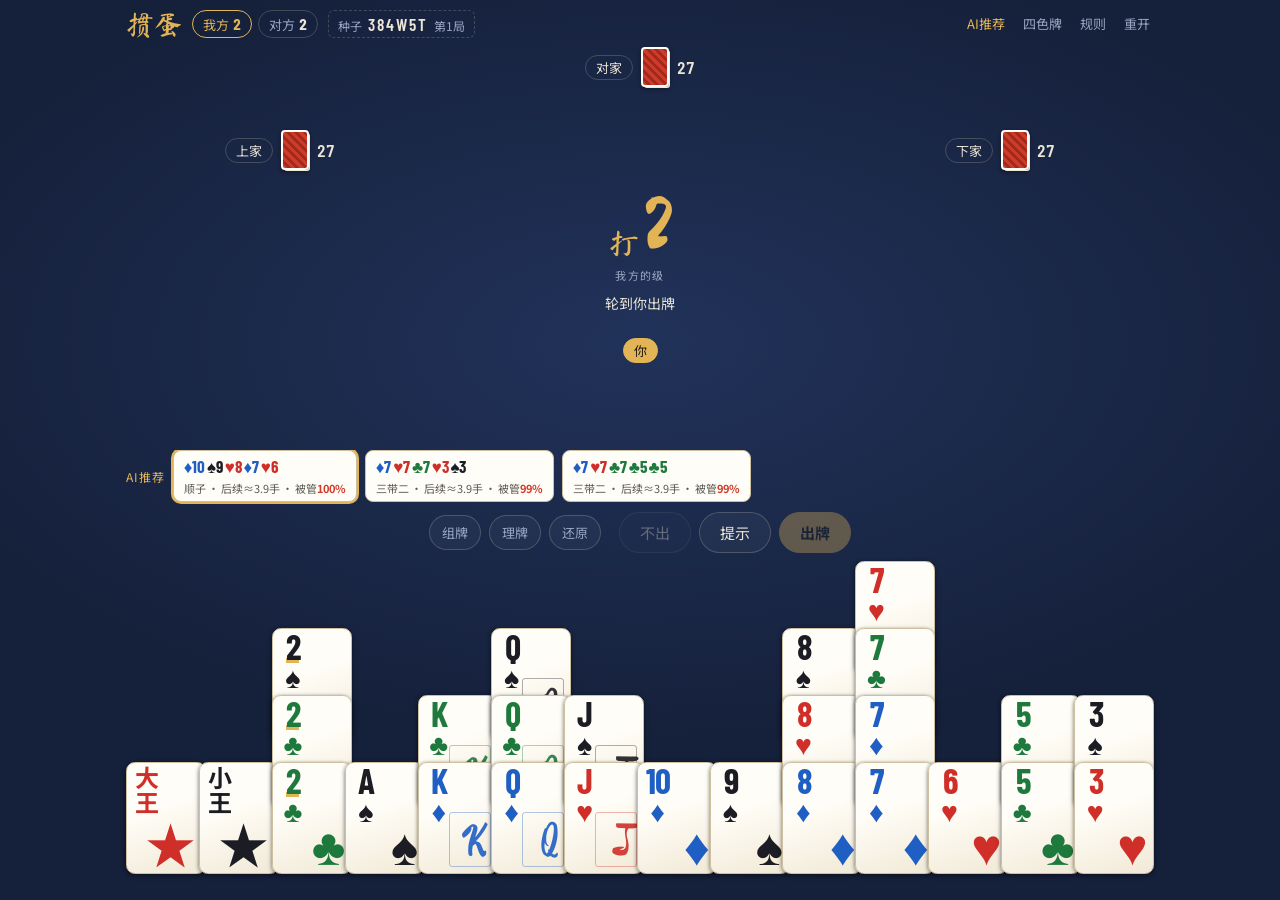
==== index.html @ 6533bb96 "Add Guandan card game Co-Authored-By: Claude Opus 5.5 <noreply@anthropic.com>" ====
<!doctype html>
<html lang="zh-CN">
<meta charset="utf-8">
<meta name="viewport" content="width=device-width,initial-scale=1,viewport-fit=cover">
<title>掼蛋牌桌</title>
<meta name="claude:viewport-fit-sides" content="cover">
<link rel="preconnect" href="https://fonts.googleapis.com">
<link rel="stylesheet" href="https://fonts.googleapis.com/css2?family=Barlow+Condensed:wght@500;600;700&family=Ma+Shan+Zheng&family=Noto+Sans+SC:wght@400;500;700&display=swap">
<style>
/* Layout: one-screen card table — seats on three sides, level badge in the middle, AI advice strip, then your hand fanned by group along the bottom */
:root{
  --felt:#15203a; --felt-2:#21325a; --line:rgba(225,214,186,.22);
  --ink:#ece6d6; --muted:#9aa6c4; --gold:#e3b456; --on-gold:#1d1a12;
  --cinnabar:#cf3b2a; --cinnabar-2:#a12a1c;
  --card:#fffdf7; --card-2:#f1e9d6; --card-ink:#1c1c24; --card-edge:#cdbf9f;
  --wild:#fff3cf; --wild-2:#f0cf73;
  --sel:#dfe9ff; --sel-2:#b9cdf5; --sel-edge:#4f7bd0;
  --suit-s:#1c1c24; --suit-h:#cf2f28; --suit-c:#1d7a3c; --suit-d:#1f5fc4;
  --f-display:"Ma Shan Zheng","STKaiti","KaiTi",serif;
  --f-body:"Noto Sans SC","PingFang SC","Microsoft YaHei",system-ui,sans-serif;
  --f-card:"Barlow Condensed","Arial Narrow",sans-serif;
  color-scheme:dark;
}
:root.duo{--suit-c:var(--suit-s);--suit-d:var(--suit-h)}
[hidden]{display:none!important}
html,body{height:100%;margin:0}
body{background:radial-gradient(ellipse 80% 60% at 50% 38%,var(--felt-2),var(--felt) 75%);background-color:var(--felt);color:var(--ink);font-family:var(--f-body);overflow:hidden;-webkit-tap-highlight-color:transparent}
.app{height:100%;max-width:1060px;margin:0 auto;box-sizing:border-box;display:grid;grid-template-rows:auto minmax(0,1fr) auto auto auto;gap:8px;padding-block:8px 12px;padding-left:max(16px,env(safe-area-inset-left,0px));padding-right:max(16px,env(safe-area-inset-right,0px))}

/* top bar */
.bar{display:flex;align-items:center;gap:10px;flex-wrap:wrap}
.brand{font-family:var(--f-display);font-size:28px;color:var(--gold);line-height:1}
.teams{display:flex;gap:6px;font-size:13px;color:var(--muted)}
.team{padding:3px 10px;border:1px solid var(--line);border-radius:999px;font-variant-numeric:tabular-nums}
.team b{color:var(--ink);font-family:var(--f-card);font-size:16px;margin-left:4px}
.team.on{border-color:var(--gold);color:var(--gold)}
.team.on b{color:var(--gold)}
.seed{display:flex;align-items:baseline;gap:6px;font:inherit;font-size:12px;color:var(--muted);background:none;border:1px dashed var(--line);border-radius:6px;padding:3px 9px;cursor:pointer}
.seed:hover{border-color:var(--gold)}
.seed b{font-family:var(--f-card);font-size:17px;font-weight:600;letter-spacing:.12em;color:var(--ink)}
.seed:focus-visible{outline:2px solid var(--gold);outline-offset:2px}
.bar .sp{flex:1}
.lnk{background:none;border:0;color:var(--muted);font:inherit;font-size:13px;cursor:pointer;padding:6px 4px}
.lnk:hover{color:var(--ink)}
.lnk.on{color:var(--gold)}

/* table */
.table{display:grid;grid-template-columns:minmax(0,1fr) minmax(0,1.3fr) minmax(0,1fr);grid-template-rows:auto minmax(0,1fr) auto;gap:6px;min-height:0}
#seat2{grid-column:2;grid-row:1}
#seat3{grid-column:1;grid-row:1/3;align-self:center}
#seat1{grid-column:3;grid-row:1/3;align-self:center}
.center{grid-column:2;grid-row:2;display:flex;flex-direction:column;align-items:center;justify-content:center;text-align:center;gap:4px;min-height:0}
#seat0{grid-column:1/4;grid-row:3}
.seat{display:flex;flex-direction:column;align-items:center;gap:6px;min-width:0}
.who{display:flex;align-items:center;gap:8px;font-size:13px}
.name{padding:2px 10px;border-radius:999px;border:1px solid var(--line);white-space:nowrap}
.seat.turn .name{background:var(--gold);color:var(--on-gold);border-color:var(--gold);animation:pulse 1.2s ease-in-out infinite}
.back{position:relative;width:24px;height:34px;border-radius:4px;border:2px solid var(--card);box-sizing:border-box;background:repeating-linear-gradient(45deg,var(--cinnabar) 0 3px,var(--cinnabar-2) 3px 6px);box-shadow:2px 2px 0 -1px var(--card-2),0 2px 4px rgba(0,0,0,.4)}
.cnt{font-family:var(--f-card);font-size:18px;font-weight:600;font-variant-numeric:tabular-nums;color:var(--ink)}
.cnt.warn{color:var(--cinnabar)}
.place{font-size:12px;color:var(--on-gold);background:var(--gold);padding:1px 7px;border-radius:4px}
.played{--cw:40px;--ch:56px;--ov:19px;display:flex;flex-wrap:wrap;justify-content:center;padding-left:calc(var(--cw) - var(--ov));row-gap:4px;min-height:var(--ch);align-items:center}
.played .card{margin-left:calc(var(--ov) - var(--cw))}
.pass{font-size:14px;color:var(--muted);letter-spacing:.1em}
.tag{width:100%;text-align:center;font-size:11px;color:var(--gold);letter-spacing:.08em;margin-top:2px}
.tag.boom{font-family:var(--f-display);font-size:20px;color:var(--cinnabar);letter-spacing:0}
.lvl{font-family:var(--f-display);color:var(--gold);line-height:1;display:flex;align-items:baseline;gap:4px}
.lvl small{font-size:clamp(20px,4vw,30px)}
.lvl span{font-size:clamp(40px,8vw,76px)}
.lvwho{font-size:11px;color:var(--muted);letter-spacing:.12em}
.status{font-size:14px;margin-top:6px;text-wrap:balance}
.note{font-size:12px;color:var(--gold);max-width:36ch;text-wrap:balance}
@keyframes pulse{50%{opacity:.6}}

/* cards: the top-left index (rank over suit) is the part that stays visible when cards overlap */
.card{position:relative;flex:none;box-sizing:border-box;width:var(--cw);height:var(--ch);background:linear-gradient(160deg,var(--card) 40%,var(--card-2));color:var(--sc,var(--card-ink));border:1px solid var(--card-edge);border-radius:calc(var(--cw)*.11);box-shadow:-1px 0 3px rgba(0,0,0,.18),0 2px 5px rgba(0,0,0,.35);font-family:var(--f-card);user-select:none;-webkit-user-select:none;overflow:hidden}
.s-S{--sc:var(--suit-s)}.s-H{--sc:var(--suit-h)}.s-C{--sc:var(--suit-c)}.s-D{--sc:var(--suit-d)}.bj{--sc:var(--suit-h)}.sj{--sc:var(--suit-s)}
.idx{position:absolute;left:calc(var(--cw)*.04);top:calc(var(--cw)*.03);width:calc(var(--cw)*.42);display:flex;flex-direction:column;align-items:center;line-height:.9}
.idx b{font-size:calc(var(--cw)*.44);font-weight:700;letter-spacing:-.05em}
.idx i{font-style:normal;font-size:calc(var(--cw)*.36);line-height:1}
.card.lvc .idx b{box-shadow:inset 0 -.14em var(--gold)}
.card.jk .idx b{font-family:var(--f-body);font-size:calc(var(--cw)*.3);line-height:1.02;letter-spacing:0}
.face{position:absolute;right:calc(var(--cw)*.07);bottom:calc(var(--cw)*.04);font-size:calc(var(--cw)*.64);line-height:1}
.face.court{font-family:var(--f-display);font-size:calc(var(--cw)*.56);right:calc(var(--cw)*.13);bottom:calc(var(--cw)*.12);opacity:.9}
.face.pei{font-family:var(--f-display);font-size:calc(var(--cw)*.5);color:var(--cinnabar);right:calc(var(--cw)*.1);bottom:calc(var(--cw)*.1)}
.card.court::after{content:"";position:absolute;right:calc(var(--cw)*.07);bottom:calc(var(--cw)*.07);width:calc(var(--cw)*.5);height:calc(var(--ch)*.48);border:1px solid currentColor;border-radius:3px;opacity:.35}
.card.jk .face{font-size:calc(var(--cw)*.66);right:calc(var(--cw)*.1)}
.card.wild{background:linear-gradient(160deg,var(--wild) 30%,var(--wild-2));border-color:var(--gold)}
.card.new{box-shadow:inset 0 0 0 3px var(--cinnabar),0 2px 5px rgba(0,0,0,.35)}

.hand{display:flex;justify-content:center;align-items:flex-end;min-height:110px}
.col{display:flex;flex-direction:column;width:var(--cw);flex:none}
.col + .col{margin-left:calc(var(--sp) - var(--cw))}
.col .card{cursor:pointer;transition:transform .12s}
.col .card + .card{margin-top:calc(var(--step) - var(--ch))}
.col .card.sel{background:linear-gradient(160deg,var(--sel) 30%,var(--sel-2));border-color:var(--sel-edge);transform:translateY(-10px)}
.gbar,.gsp{display:block;height:14px;width:100%;flex:none}
.gbar{border:0;padding:0;background:none;cursor:pointer;position:relative}
.gbar::after{content:"";position:absolute;left:3px;right:3px;top:6px;height:4px;border-radius:2px;background:var(--gold)}
.gbar:focus-visible{outline:2px solid var(--gold)}
.done{align-self:center;color:var(--muted);font-size:14px}

/* AI advice strip */
.advice{display:flex;align-items:center;gap:8px;min-height:46px;min-width:0;overflow-x:auto;scrollbar-width:thin;padding-bottom:2px}
.advice .lab{flex:none;font-size:12px;color:var(--gold);letter-spacing:.08em;writing-mode:horizontal-tb}
.advice .idle{font-size:13px;color:var(--muted)}
.adv{flex:none;display:flex;flex-direction:column;align-items:flex-start;gap:2px;background:var(--card);color:var(--card-ink);border:1px solid var(--card-edge);border-radius:8px;padding:5px 10px;font:inherit;cursor:pointer;text-align:left}
.adv.top{box-shadow:0 0 0 2px var(--gold)}
.adv .cs{font-family:var(--f-card);font-size:17px;font-weight:700;letter-spacing:-.01em;white-space:nowrap}
.adv .cs span{margin-right:2px}
.adv .meta{font-size:11px;color:#5d5a52;white-space:nowrap;font-variant-numeric:tabular-nums}
.adv .meta em{font-style:normal;color:var(--cinnabar);font-weight:700}
.adv.pass .cs{font-family:var(--f-body);font-size:15px}
.cs .s-S,.cs .s-H,.cs .s-C,.cs .s-D,.cs .bj,.cs .sj{color:var(--sc)}

/* controls */
.ctrl{display:flex;justify-content:center;align-items:center;gap:8px 18px;flex-wrap:wrap}
.grp{display:flex;gap:8px}
.btn{font:inherit;font-size:15px;padding:9px 20px;border-radius:999px;border:1px solid var(--line);background:rgba(255,255,255,.04);color:var(--ink);cursor:pointer;min-width:72px}
.btn.sm{font-size:13px;padding:7px 12px;min-width:0;color:var(--muted)}
.btn.sm:hover{color:var(--ink)}
.btn.pri{background:var(--gold);color:var(--on-gold);border-color:var(--gold);font-weight:700}
.btn:disabled{opacity:.35;cursor:default}
.btn:focus-visible,.lnk:focus-visible,.adv:focus-visible{outline:2px solid var(--gold);outline-offset:2px}

/* toast + overlays */
.toast{position:fixed;left:50%;top:36%;transform:translateX(-50%);background:rgba(10,14,26,.94);border:1px solid var(--line);color:var(--ink);padding:10px 16px;border-radius:10px;font-size:14px;max-width:min(86vw,440px);text-align:center;pointer-events:none;z-index:20}
.ov{position:fixed;inset:0;background:rgba(6,9,18,.7);display:flex;align-items:center;justify-content:center;z-index:30;padding-left:max(16px,env(safe-area-inset-left,0px));padding-right:max(16px,env(safe-area-inset-right,0px))}
.sheet{background:var(--felt);border:1px solid var(--gold);border-radius:14px;padding:22px 22px 18px;width:min(100%,420px);box-sizing:border-box;display:flex;flex-direction:column;gap:14px;max-height:86vh;overflow:auto}
.sheet h2{margin:0;font-family:var(--f-display);font-weight:400;font-size:34px;color:var(--gold);text-wrap:balance}
.order{display:grid;grid-template-columns:auto 1fr;gap:6px 14px;font-size:15px}
.order .k{color:var(--muted)}
.order .mine{color:var(--gold)}
.sheet p{margin:0;font-size:14px;line-height:1.7;color:var(--ink)}
.rules{font-size:14px;line-height:1.75;margin:0;padding-left:1.2em}
.rules b{color:var(--gold);font-weight:500}
.seedrow{display:flex;align-items:center;justify-content:space-between;gap:12px;padding:10px 14px;border:1px dashed var(--gold);border-radius:10px}
.seedrow code{font-family:var(--f-card);font-size:34px;font-weight:600;letter-spacing:.16em;color:var(--gold);user-select:all;-webkit-user-select:all;min-width:0;overflow-wrap:anywhere}
.fld{display:flex;flex-direction:column;gap:6px;font-size:13px;color:var(--muted)}
.fld input{font-family:var(--f-card);font-size:22px;letter-spacing:.14em;text-transform:uppercase;padding:8px 12px;border-radius:8px;border:1px solid var(--line);background:rgba(255,255,255,.06);color:var(--ink);width:100%;box-sizing:border-box}
.fld input:focus{outline:2px solid var(--gold);outline-offset:1px}
.sheet .grp{flex-wrap:wrap}
.sheet .hint{font-size:12px;color:var(--muted);line-height:1.6}

@media (min-width:700px){
  .played{--cw:52px;--ch:73px;--ov:24px}
  .back{width:28px;height:40px}
}
@media (prefers-reduced-motion:reduce){.seat.turn .name{animation:none}.col .card{transition:none}}
</style>

<div class="app">
  <header class="bar">
    <div class="brand">掼蛋</div>
    <div class="teams">
      <span class="team" id="teamUs">我方<b id="lvUs">2</b></span>
      <span class="team" id="teamThem">对方<b id="lvThem">2</b></span>
    </div>
    <button class="seed" id="btnSeed" aria-label="查看或更换牌局种子">种子<b id="seedTxt">------</b><span id="handTxt">第1局</span></button>
    <span class="sp"></span>
    <button class="lnk" id="btnAdv">AI推荐</button>
    <button class="lnk" id="btnDuo">四色牌</button>
    <button class="lnk" id="btnRules">规则</button>
    <button class="lnk" id="btnNew">重开</button>
  </header>

  <section class="table">
    <div class="seat" id="seat2"></div>
    <div class="seat" id="seat3"></div>
    <div class="center">
      <div class="lvl"><small>打</small><span id="lvBig">2</span></div>
      <div class="lvwho" id="lvWho">我方的级</div>
      <div class="status" id="status"></div>
      <div class="note" id="note"></div>
    </div>
    <div class="seat" id="seat1"></div>
    <div class="seat" id="seat0"></div>
  </section>

  <div class="advice" id="advice"></div>

  <div class="ctrl">
    <div class="grp">
      <button class="btn sm" id="btnGroup">组牌</button>
      <button class="btn sm" id="btnAuto">理牌</button>
      <button class="btn sm" id="btnReset">还原</button>
    </div>
    <div class="grp">
      <button class="btn" id="btnPass">不出</button>
      <button class="btn" id="btnHint">提示</button>
      <button class="btn pri" id="btnPlay">出牌</button>
    </div>
  </div>

  <div class="hand" id="hand"></div>
</div>

<div class="toast" id="toast" hidden></div>

<div class="ov" id="endOv" hidden><div class="sheet" id="endSheet"></div></div>

<div class="ov" id="seedOv" hidden><div class="sheet">
  <h2>牌局种子</h2>
  <p>种子决定这一盘每一局发的牌。用同一个种子开局，第 1 局、第 2 局……发到的牌都一样，可以发给朋友，比比谁打得好。</p>
  <div class="seedrow"><code id="seedBig">------</code><button class="btn sm" id="btnCopySeed">复制</button></div>
  <label class="fld" for="seedIn">输入别人的种子（字母和数字，最多 12 位）
    <input id="seedIn" maxlength="12" placeholder="例如 K7Q2MX" autocomplete="off" autocapitalize="characters" spellcheck="false">
  </label>
  <div class="grp">
    <button class="btn pri" id="btnSeedGo">用这个种子开局</button>
    <button class="btn" id="btnSeedRnd">换个随机种子</button>
  </div>
  <div class="grp">
    <button class="btn sm" id="btnSeedReplay">用当前种子从第 1 局重打</button>
    <button class="btn sm" id="btnSeedClose">关闭</button>
  </div>
  <p class="hint">开新一盘会放弃当前进度。AI 的出牌没有随机成分，所以你出牌一样，整盘的走向也会完全一样。</p>
</div></div>

<div class="ov" id="rulesOv" hidden><div class="sheet">
  <h2>怎么玩</h2>
  <ul class="rules">
    <li>两副牌 108 张，你和<b>对家</b>一队，上家下家一队，每人 27 张。</li>
    <li>本局打几，几就是<b>级牌</b>（点数下有金线）：比 A 大、比王小。<b>红桃级牌</b>是“逢人配”（金色底、带“配”字），能当除大小王外的任何牌。</li>
    <li>牌型：单张、对子、三张、三带二、顺子（5 张）、三连对、钢板（两个连续三张）。顺子按自然顺序排，A 可以当 1 也可以当 14。</li>
    <li>炸弹：4 张及以上同点数，张数多的大；同花顺比 5 张炸大、比 6 张炸小；四个王最大。</li>
    <li>先出完是头游。对家二游升 3 级，三游升 2 级，末游升 1 级。打 A 时赢下就过 A，整盘获胜。</li>
    <li>下一局末游给头游<b>进贡</b>最大的牌，头游还一张 10 以下的牌。进贡方有两张大王可以抗贡。你是头游时自己选还哪张。</li>
    <li><b>组牌</b>：选中几张点“组牌”，它们会排在一列，列下有金条，点金条整组选中。<b>理牌</b>自动理出同花顺、炸弹、顺子、连对、钢板。</li>
    <li><b>种子</b>：左上角的种子决定每一局发什么牌。点它可以复制种子，或者输入别人的种子打同一副牌。</li>
    <li><b>AI推荐</b>：轮到你时给出几种出法，按推荐程度排序，点一下就选中。“被管”是估算其他人能压住这手牌的概率。</li>
  </ul>
  <button class="btn pri" id="btnRulesClose">知道了</button>
</div></div>

<script>
const $=s=>document.querySelector(s);
const SUITS=['S','H','C','D'], SCH={S:'♠',H:'♥',C:'♣',D:'♦'};
const NAMES=['你','下家','对家','上家'];
const PLACE=['头游','二游','三游','末游'];
const TYPE_N={single:'单张',pair:'对子',triple:'三张',fh:'三带二',straight:'顺子',pairs3:'三连对',plate:'钢板',sf:'同花顺',jokerbomb:'天王炸'};
const RANKS=[2,3,4,5,6,7,8,9,10,11,12,13,14,16,17];
let S=null, timer=null, toastT=null;
const pref={adv:true,duo:false};
try{const a=localStorage.getItem('gd-adv'),d=localStorage.getItem('gd-duo');if(a!==null)pref.adv=a==='1';if(d!==null)pref.duo=d==='1';}catch(e){}
const savePref=()=>{try{localStorage.setItem('gd-adv',pref.adv?'1':'0');localStorage.setItem('gd-duo',pref.duo?'1':'0');}catch(e){}};

const L=()=>S.level[S.levelTeam];
const isWild=c=>c.s==='H'&&c.r===L();
const val=r=>r>15?r:(r===L()?15:r);
const cv=c=>val(c.r);
const rk=x=>x===1?14:x;
const rankName=r=>({11:'J',12:'Q',13:'K',14:'A',16:'小王',17:'大王'})[r]||String(r);
const cardTxt=c=>c.r>15?rankName(c.r):SCH[c.s]+rankName(c.r);
const comboName=(combo,n)=>combo.type==='bomb'?n+'炸':TYPE_N[combo.type];

function newDeck(){let id=0;const d=[];for(let k=0;k<2;k++){for(const s of SUITS)for(let r=2;r<=14;r++)d.push({id:id++,r,s});d.push({id:id++,r:16,s:'J'});d.push({id:id++,r:17,s:'J'});}return d;}
function shuffle(a,rnd){for(let i=a.length-1;i>0;i--){const j=Math.floor(rnd()*(i+1));[a[i],a[j]]=[a[j],a[i]];}return a;}

/* ---------- seeded PRNG: seed text -> 32-bit hash -> mulberry32; each hand uses seed#handNo ---------- */
function hashStr(s){let h=1779033703^s.length;for(let i=0;i<s.length;i++){h=Math.imul(h^s.charCodeAt(i),3432918353);h=h<<13|h>>>19;}
  h=Math.imul(h^h>>>16,2246822507);h=Math.imul(h^h>>>13,3266489909);return (h^h>>>16)>>>0;}
function mulberry32(a){return()=>{a=a+0x6D2B79F5|0;let t=Math.imul(a^a>>>15,1|a);t=t+Math.imul(t^t>>>7,61|t)^t;return((t^t>>>14)>>>0)/4294967296;};}
const SEED_ABC='ABCDEFGHJKLMNPQRSTUVWXYZ23456789';
function randomSeed(){const a=new Uint32Array(6);try{crypto.getRandomValues(a);}catch(e){for(let i=0;i<6;i++)a[i]=Math.floor(Math.random()*1e9);}
  return Array.from(a,x=>SEED_ABC[x%SEED_ABC.length]).join('');}
const normSeed=s=>String(s||'').toUpperCase().replace(/[^A-Z0-9]/g,'').slice(0,12);
function syncHash(){try{if(location.hash.slice(1)!==S.seed)history.replaceState(null,'','#'+S.seed);}catch(e){}}

/* ---------- combo logic ---------- */
function analyze(cards){
  const n=cards.length,res=[];if(!n)return res;
  const w=cards.filter(isWild).length,nat=cards.filter(c=>!isWild(c));
  const cnt={};nat.forEach(c=>cnt[c.r]=(cnt[c.r]||0)+1);
  const rs=Object.keys(cnt).map(Number);const hasJ=rs.some(r=>r>15);
  if(rs.length<=1){
    const r=rs.length?rs[0]:L();
    if(r>15){if(w===0&&n<=2)res.push({type:n===1?'single':'pair',v:r});}
    else{const v=val(r);
      if(n===1)res.push({type:'single',v});else if(n===2)res.push({type:'pair',v});
      else if(n===3)res.push({type:'triple',v});else res.push({type:'bomb',v,bomb:n*100+v});}
  }
  if(n===4&&cnt[16]===2&&cnt[17]===2)res.push({type:'jokerbomb',v:0,bomb:9999});
  if(n===5){
    let best=null;
    for(let t=2;t<=14;t++)for(const p of RANKS){
      if(p===t||rs.some(r=>r!==t&&r!==p))continue;
      const ct=cnt[t]||0,cp=cnt[p]||0;if(ct>3||cp>2)continue;if(p>15&&cp!==2)continue;
      if((3-ct)+(2-cp)!==w)continue;
      const v=val(t);if(!best||v>best.v)best={type:'fh',v};
    }
    if(best)res.push(best);
    if(!hasJ){let bs=0;const flush=new Set(nat.map(c=>c.s)).size<=1;
      for(let s=1;s<=10;s++){const set=[0,1,2,3,4].map(i=>rk(s+i));if(rs.every(r=>set.includes(r)&&cnt[r]===1))bs=s;}
      if(bs){res.push({type:'straight',v:bs});if(flush)res.push({type:'sf',v:bs,bomb:580+bs});}}
  }
  if(n===6&&!hasJ){
    let a=0,b=0;
    for(let s=1;s<=12;s++){const set=[0,1,2].map(i=>rk(s+i));if(rs.every(r=>set.includes(r)&&cnt[r]<=2))a=s;}
    for(let s=1;s<=13;s++){const set=[0,1].map(i=>rk(s+i));if(rs.every(r=>set.includes(r)&&cnt[r]<=3))b=s;}
    if(a)res.push({type:'pairs3',v:a});if(b)res.push({type:'plate',v:b});
  }
  return res;
}
function beats(a,b){if(!b)return true;if(a.bomb)return !b.bomb||a.bomb>b.bomb;if(b.bomb)return false;return a.type===b.type&&a.v>b.v;}
function pickInterp(res,last){
  if(last){const ok=res.filter(c=>beats(c,last.combo));if(!ok.length)return null;return ok.find(c=>!c.bomb)||ok.sort((x,y)=>x.bomb-y.bomb)[0];}
  const b=res.filter(c=>c.bomb).sort((x,y)=>y.bomb-x.bomb)[0];if(b)return b;
  const pr=['plate','pairs3','straight','fh','triple','pair','single'];
  return res.slice().sort((x,y)=>pr.indexOf(x.type)-pr.indexOf(y.type))[0];
}

/* straight-flush candidates in a set of cards: 5 same-suit consecutive ranks, at most one gap filled by a wild */
function sfOptions(cards){
  const wl=cards.filter(isWild),has={};
  for(const c of cards){if(isWild(c)||c.r>15)continue;const k=c.s+c.r;(has[k]||(has[k]=[])).push(c);}
  const out=[];
  for(const su of SUITS)for(let s=1;s<=10;s++){
    const ids=[];let miss=0;
    for(let i=0;i<5;i++){const h=has[su+rk(s+i)];if(h)ids.push(h[0].id);else miss++;}
    if(miss>Math.min(wl.length,1))continue;
    for(let i=0;i<miss;i++)ids.push(wl[i].id);
    out.push({su,s,miss,ids});
  }
  out.sort((a,b)=>a.miss-b.miss);
  return out.slice(0,8);
}
function build(hand,reqs,prot){
  const used=new Set(),out=[];let w=0;const wilds=hand.filter(isWild);
  const order=prot&&prot.size?[...hand.filter(c=>!prot.has(c.id)),...hand.filter(c=>prot.has(c.id))]:hand;
  for(const q of reqs){let need=q.k;
    for(const c of order){if(!need)break;if(isWild(c)||used.has(c.id)||c.r!==q.r)continue;if(q.s&&c.s!==q.s)continue;used.add(c.id);out.push(c);need--;}
    if(need>0){if(q.r>15)return null;
      while(need>0){const wc=wilds.find(c=>!used.has(c.id));if(!wc)return null;used.add(wc.id);out.push(wc);w++;need--;}}
  }
  return {cards:out,wilds:w};
}
function gen(hand){
  const C=[],seen=new Set(),nW=hand.filter(isWild).length,nc={};
  const prot=new Set();sfOptions(hand).forEach(o=>o.ids.forEach(i=>prot.add(i)));
  hand.forEach(c=>{if(!isWild(c))nc[c.r]=(nc[c.r]||0)+1;});
  const add=(reqs,combo)=>{const b=build(hand,reqs,combo.type==='sf'?null:prot);if(!b)return;
    const key=combo.type+combo.v+':'+b.cards.map(c=>c.id).sort((x,y)=>x-y).join();if(seen.has(key))return;seen.add(key);
    C.push({cards:b.cards,wilds:b.wilds,combo});};
  const has=r=>(nc[r]||0)>0||(r===L()&&nW>0);
  for(let r=2;r<=14;r++){if(!has(r))continue;const v=val(r),n=nc[r]||0;
    add([{r,k:1}],{type:'single',v});
    if(n+nW>=2)add([{r,k:2}],{type:'pair',v});
    if(n+nW>=3)add([{r,k:3}],{type:'triple',v});
    for(let k=4;k<=n+nW;k++)add([{r,k}],{type:'bomb',v,bomb:k*100+v});
  }
  if(nW&&!nc[L()])add([{r:L(),k:1}],{type:'single',v:15});
  for(const r of [16,17]){if(nc[r])add([{r,k:1}],{type:'single',v:r});if(nc[r]===2)add([{r,k:2}],{type:'pair',v:r});}
  if(nc[16]===2&&nc[17]===2)add([{r:16,k:2},{r:17,k:2}],{type:'jokerbomb',v:0,bomb:9999});
  for(let t=2;t<=14;t++){if(!has(t))continue;const nt=nc[t]||0;
    for(const p of RANKS){if(p===t)continue;const np=nc[p]||0;
      if(!np||(p>15&&np<2))continue;
      if((3-Math.min(3,nt))+(2-Math.min(2,np))>nW)continue;
      add([{r:t,k:3},{r:p,k:2}],{type:'fh',v:val(t),pv:val(p)});}}
  for(let s=1;s<=10;s++){
    add([0,1,2,3,4].map(i=>({r:rk(s+i),k:1})),{type:'straight',v:s});
    for(const su of SUITS)add([0,1,2,3,4].map(i=>({r:rk(s+i),k:1,s:su})),{type:'sf',v:s,bomb:580+s});
  }
  for(let s=1;s<=12;s++)add([0,1,2].map(i=>({r:rk(s+i),k:2})),{type:'pairs3',v:s});
  for(let s=1;s<=13;s++)add([0,1].map(i=>({r:rk(s+i),k:3})),{type:'plate',v:s});
  return C;
}

/* ---------- hand evaluation: turns needed to go out, minus tricks the big cards can win ---------- */
const credS=v=>v>=17?1.2:v===16?1.0:v===15?0.7:v===14?0.4:v===13?0.2:0;
const credP=v=>v>=16?1.25:v===15?0.9:v===14?0.6:v===13?0.3:0;
const credT=v=>v>=15?0.9:v===14?0.6:v===13?0.3:0;
const SF_CRED=1.6;
const SEQS=[];
for(let s=1;s<=10;s++)SEQS.push({k:1,ranks:[0,1,2,3,4].map(i=>rk(s+i)),cost:1-(s>=9?0.6:s>=7?0.3:0)});
for(let s=1;s<=12;s++)SEQS.push({k:2,ranks:[0,1,2].map(i=>rk(s+i)),cost:1-(s>=10?0.6:s>=8?0.3:0)});
for(let s=1;s<=13;s++)SEQS.push({k:3,ranks:[0,1].map(i=>rk(s+i)),cost:1-(s>=11?0.6:s>=8?0.3:0)});
let EVC=new Map();

function restCost(c){
  let cost=0;const pairs=[],trips=[];
  for(let r=2;r<=14;r++){const n=c[r];if(!n)continue;const v=val(r);
    if(n===1)cost+=1-credS(v);else if(n===2)pairs.push(v);else trips.push(v);}
  pairs.sort((a,b)=>a-b);trips.sort((a,b)=>a-b);
  for(const t of trips){cost+=1-credT(t);if(pairs.length&&pairs[0]<13)pairs.shift();}
  for(const p of pairs)cost+=1-credP(p);
  return cost;
}
function seqFits(c,o){let exact=0;for(const r of o.ranks){if(c[r]<o.k)return false;if(c[r]===o.k)exact++;}return exact>=2;}
function seqSearch(c,minI,depth){
  let best=restCost(c);
  if(depth>=3)return best;
  for(let i=minI;i<SEQS.length;i++){const o=SEQS[i];if(!seqFits(c,o))continue;
    for(const r of o.ranks)c[r]-=o.k;
    const s=o.cost+seqSearch(c,i,depth+1);
    for(const r of o.ranks)c[r]+=o.k;
    if(s<best)best=s;
  }
  return best;
}
function seqPlan(c,minI,depth){
  let best={s:restCost(c),path:[]};
  if(depth>=3)return best;
  for(let i=minI;i<SEQS.length;i++){const o=SEQS[i];if(!seqFits(c,o))continue;
    for(const r of o.ranks)c[r]-=o.k;
    const sub=seqPlan(c,i,depth+1),s=o.cost+sub.s;
    for(const r of o.ranks)c[r]+=o.k;
    if(s<best.s)best={s,path:[i,...sub.path]};
  }
  return best;
}
function countCards(cards){const c=new Array(18).fill(0);let w=0;for(const x of cards){if(isWild(x))w++;else c[x.r]++;}return {c,w};}
function evalCore(cards){
  const {c,w}=countCards(cards);
  let s=-0.6*w;
  if(c[16]===2&&c[17]===2){s+=1-2.6;c[16]=c[17]=0;}
  for(let r=2;r<=14;r++)if(c[r]>=4){s+=1-(1.5+(c[r]-4)*0.25);c[r]=0;}
  for(const r of [16,17]){if(c[r]===1)s+=1-credS(r);else if(c[r]===2)s+=1-credP(r);c[r]=0;}
  return s+seqSearch(c,0,0);
}
function evalCards(cards,depth=0){
  const opts=depth<2?sfOptions(cards):[];
  const {c,w}=countCards(cards);
  const key=depth+'|'+c.join()+'|'+w+'|'+opts.map(o=>o.su+o.s+'.'+o.miss).join();
  if(EVC.has(key))return EVC.get(key);
  let best=evalCore(cards);
  for(const o of opts){const ids=new Set(o.ids);
    const s=evalCards(cards.filter(x=>!ids.has(x.id)),depth+1)+1-SF_CRED;
    if(s<best)best=s;}
  EVC.set(key,best);return best;
}
const without=(hand,cards)=>{const ids=new Set(cards.map(c=>c.id));return hand.filter(c=>!ids.has(c.id));};

/* ---------- probability ---------- */
const LF=[0];for(let i=1;i<=130;i++)LF[i]=LF[i-1]+Math.log(i);
const lnC=(n,k)=>(k<0||k>n)?-Infinity:LF[n]-LF[k]-LF[n-k];
/* hypergeometric: chance that a hand of n cards drawn from U unknown cards holds at least k of m specific ones */
function pAtLeast(m,k,U,n){
  if(k<=0)return 1;m=Math.min(m,U);if(m<k||n<k)return 0;
  const den=lnC(U,n);let p=0;
  for(let x=k;x<=Math.min(m,n);x++)p+=Math.exp(lnC(m,x)+lnC(U-m,n-x)-den);
  return Math.min(1,p);
}
/* cards p cannot see, by rank (wild hearts counted separately) and by suit+rank */
function unseenR(p){
  const u=new Array(18).fill(0);for(let r=2;r<=14;r++)u[r]=8;u[16]=u[17]=2;u[L()]-=2;
  const sr={};for(const su of SUITS)for(let r=2;r<=14;r++)sr[su+r]=2;
  let w=2;
  const see=c=>{if(isWild(c))w--;else u[c.r]--;if(c.r<=14)sr[c.s+c.r]--;};
  S.hands[p].forEach(see);S.played.forEach(see);
  const U=[0,1,2,3].filter(q=>q!==p).reduce((a,q)=>a+S.hands[q].length,0);
  return {u,w,sr,U};
}
function unseenFor(p){const {u,w}=unseenR(p);const uv=new Array(18).fill(0);for(const r of RANKS)uv[val(r)]+=u[r];uv[15]+=w;return uv;}

/* chance the opponents can beat this combo (same type higher, or a bomb they would use) */
function beatProb(combo,p){
  if(combo.type==='jokerbomb')return 0;
  const {u,w,U}=unseenR(p),t=combo.type,v=combo.v;
  const mr=r=>r>15?u[r]:u[r]+w;
  const opps=[(p+1)%4,(p+3)%4].filter(q=>!S.out.includes(q)&&S.hands[q].length);
  let none=1;
  for(const q of opps){const n=S.hands[q].length;
    const anyRank=(k,maxV)=>{let z=1;for(const r of RANKS){const vr=val(r);if(vr>v&&vr<=maxV)z*=1-pAtLeast(mr(r),k,U,n);}return 1-z;};
    let same=0;
    if(t==='single'){let m=15>v?w:0;for(const r of RANKS)if(val(r)>v)m+=u[r];same=pAtLeast(m,1,U,n);}
    else if(t==='pair')same=anyRank(2,17);
    else if(t==='triple')same=anyRank(3,15);
    else if(t==='fh')same=anyRank(3,15)*0.85;
    else if(t==='straight'||t==='pairs3'||t==='plate'){
      const k={straight:1,pairs3:2,plate:3}[t],len={straight:5,pairs3:3,plate:2}[t];let z=1;
      for(let s=v+1;s<=15-len;s++){let pr=1;for(let i=0;i<len;i++)pr*=pAtLeast(u[rk(s+i)],k,U,n);z*=1-pr;}
      same=1-z;}
    let bz=1;
    for(let r=2;r<=14;r++){let need=4;
      if(combo.bomb){if(t==='sf')need=6;else{const k=Math.floor(combo.bomb/100);need=val(r)>v?k:k+1;}}
      if(need<=10)bz*=1-pAtLeast(mr(r),need,U,n);}
    const will=combo.bomb?0.9:(n<=8?0.9:n<=15?0.5:0.25);
    none*=(1-same)*(1-will*(1-bz));
  }
  return 1-none;
}
/* chance that handing `card` to player `to` gives them a new bomb or a straight flush */
function giftRisk(card,from,to){
  const {u,w,sr,U}=unseenR(from),n=S.hands[to].length;
  if(card.r>15){const o=card.r===16?17:16;return {bomb:pAtLeast(u[card.r],1,U,n)*pAtLeast(u[o],2,U,n),sf:0};}
  const m=u[card.r]+(card.r===L()?0:w);
  const p3=pAtLeast(m,3,U,n),p4=pAtLeast(m,4,U,n);
  let z=1;
  for(let s=1;s<=10;s++){const ranks=[0,1,2,3,4].map(i=>rk(s+i));if(!ranks.includes(card.r))continue;
    let pr=1;for(const r of ranks){if(r===card.r)continue;pr*=pAtLeast(sr[card.s+r],1,U,n);}
    z*=1-pr;}
  return {bomb:(p3-p4)+0.4*p4,sf:1-z};
}
const GIFT_B=1.6,GIFT_SF=1.4;

/* ---------- AI move ranking ---------- */
function leak(combo,n,u){
  if(combo.bomb||n>2)return 0;
  const U=Math.max(1,u.reduce((a,b)=>a+b,0));
  if(combo.type==='single'){
    let hi=0;for(let v=combo.v+1;v<=17;v++)hi+=u[v];
    const f=Math.min(1,hi/U);
    return n===1?f:0.4*(1-(1-f)*(1-f));
  }
  if(combo.type==='pair'&&n===2){
    const c2=x=>x*(x-1)/2;let hp=0,ap=0;
    for(let v=2;v<=17;v++){ap+=c2(u[v]);if(v>combo.v)hp+=c2(u[v]);}
    return ap?0.75*hp/ap:0;
  }
  return 0;
}
const DANGER=8;
const nextActive=p=>{for(let i=1;i<=4;i++){const q=(p+i)%4;if(!S.out.includes(q))return q;}return p;};
function oppsUntil(p,stop){
  const res=[];let q=nextActive(p),g=0;
  while(q!==stop&&q!==p&&g++<4){if(q%2!==p%2)res.push(q);q=nextActive(q);}
  return res;
}
function riskOf(combo,opps,u){return opps.reduce((s,q)=>s+DANGER*leak(combo,S.hands[q].length,u),0);}

function rankMoves(p){
  EVC=new Map();
  const hand=S.hands[p],last=S.last,base=evalCards(hand),u=unseenFor(p);
  const partner=(p+2)%4,partnerIn=!S.out.includes(partner);
  const opps=[(p+1)%4,(p+3)%4].filter(q=>!S.out.includes(q));
  const oppMin=opps.length?Math.min(...opps.map(q=>S.hands[q].length)):99;
  let cands=gen(hand);
  if(last)cands=cands.filter(c=>beats(c.combo,last.combo));
  const list=cands.map(c=>{
    const n=c.cards.length,after=evalCards(without(hand,c.cards)),t=c.combo.type,v=c.combo.v;
    let s=after-base+(c.combo.bomb?0:v/40)-(last?0:n*0.04);
    if(n===hand.length)return {c,s:s-100,after:0};
    if(after<=0.6)s-=1.2;
    s+=riskOf(c.combo,opps,u);
    if(!last&&partnerIn&&S.hands[partner].length<=2&&oppMin>2){
      if(S.hands[partner].length===1&&t==='single'&&v<=9)s-=1.5;
      if(S.hands[partner].length===2&&t==='pair'&&v<=9)s-=1.2;
    }
    return {c,s,after};
  }).sort((a,b)=>a.s-b.s);
  let passScore=Infinity,passWhy='';
  if(last){
    const behind=oppsUntil(p,last.p);
    if(last.p%2===p%2){
      const r=riskOf(last.combo,behind,u);
      passScore=r>0.3?r:-50;passWhy=r>0.3?'队友的牌可能被接走':'队友的牌，让他走';
      list.forEach(m=>{if(m.c.combo.bomb&&r<=0.3)m.s+=3;});
    }else{
      const lc=S.hands[last.p].length;
      passScore=lc<=4?3.6:lc<=8?2:lc<=12?1:0.15;passWhy='保留牌力';
      if(last.combo.bomb&&lc>8)passScore-=0.5;
      passScore+=riskOf(last.combo,behind,u);
      if(lc===1)passScore+=DANGER;else if(lc===2)passScore+=DANGER*0.5;
      if(lc<=2)passWhy='对手快出完了，不建议放';
    }
    list.sort((a,b)=>a.s-b.s);
  }
  return {list,passScore,passWhy};
}
function decide(p){
  const {list,passScore}=rankMoves(p);
  if(!list.length)return null;
  const best=list[0];
  if(!S.last)return best.c;
  return best.s<passScore?best.c:null;
}
function aiMove(){const p=S.cur;if(S.phase!=='play'||p===0)return;const c=decide(p);act(p,c?c.cards:null,c?c.combo:null);}

/* ---------- auto-arrange (理牌) ---------- */
function planHand(hand){
  EVC=new Map();
  const pickSF=(cards,depth)=>{let r={s:evalCore(cards),sfs:[]};
    if(depth<2)for(const o of sfOptions(cards)){const ids=new Set(o.ids);
      const sub=pickSF(cards.filter(c=>!ids.has(c.id)),depth+1),s=sub.s+1-SF_CRED;
      if(s<r.s-1e-9)r={s,sfs:[o.ids,...sub.sfs]};}
    return r;};
  const b=pickSF(hand,0),groups=[],used=new Set();
  const byId=Object.fromEntries(hand.map(c=>[c.id,c]));
  const nat=c=>{const r=c.r;return r===14?1:r;};
  b.sfs.forEach(ids=>{const cs=ids.map(i=>byId[i]),wl=cs.filter(isWild),na=cs.filter(c=>!isWild(c)).sort((x,y)=>x.r-y.r);
    groups.push({kind:'同花顺',ids:[...na,...wl].map(c=>c.id)});ids.forEach(i=>used.add(i));});
  const rest=hand.filter(c=>!used.has(c.id));
  const take=(r,k)=>{const cs=rest.filter(c=>!isWild(c)&&c.r===r&&!used.has(c.id)).slice(0,k);cs.forEach(c=>used.add(c.id));return cs.map(c=>c.id);};
  const {c}=countCards(rest);
  if(c[16]===2&&c[17]===2){groups.push({kind:'天王炸',ids:[...take(17,2),...take(16,2)]});c[16]=c[17]=0;}
  for(let r=2;r<=14;r++)if(c[r]>=4){groups.push({kind:'炸弹',ids:take(r,c[r])});c[r]=0;}
  const sp=seqPlan(c,0,0);
  for(const i of sp.path){const o=SEQS[i],ids=[];for(const r of o.ranks)ids.push(...take(r,o.k));groups.push({kind:['','顺子','三连对','钢板'][o.k],ids});}
  return groups;
}

/* ---------- flow ---------- */
function act(p,cards,combo){
  if(!S.last)S.table={};
  S.msg='';
  if(cards){const ids=new Set(cards.map(c=>c.id));
    S.hands[p]=S.hands[p].filter(c=>!ids.has(c.id));
    S.last={p,combo,cards};S.passed=[];S.table[p]={cards,combo};S.played.push(...cards);
    if(!S.hands[p].length)S.out.push(p);
  }else{S.passed.push(p);S.table[p]='pass';}
  if(p===0){S.sel=[];S.hintI=-1;S.newIds=[];pruneGroups();}
  advance();
}
function checkOver(){
  for(const t of [0,1])if(S.out.filter(q=>q%2===t).length===2)
    return [...S.out,...[0,1,2,3].filter(q=>!S.out.includes(q))];
  return null;
}
function advance(){
  const order=checkOver();if(order)return endHand(order);
  const active=[0,1,2,3].filter(q=>!S.out.includes(q)),lp=S.last.p;
  if(active.filter(q=>q!==lp).every(q=>S.passed.includes(q))){
    let lead=lp;
    if(S.out.includes(lp)){const pt=(lp+2)%4;lead=S.out.includes(pt)?nextActive(lp):pt;}
    S.last=null;S.passed=[];S.cur=lead;
    if(lead===0&&lp===2)S.msg='对家出完了，你来接风';
  }else S.cur=nextActive(S.cur);
  render();schedule();
}
function endHand(order){
  const win=order[0]%2,pp=order.indexOf((order[0]+2)%4),up=[0,3,2,1][pp];
  const before=S.level[win];let gameWon=false;
  if(S.levelTeam===win&&before===14&&up>=2)gameWon=true;else S.level[win]=Math.min(14,before+up);
  S.levelTeam=win;S.prevOrder=order;S.phase=gameWon?'over':'end';S.result={order,win,up,gameWon};
  render();
}
function schedule(){clearTimeout(timer);if(S.phase!=='play')return;if(S.cur!==0)timer=setTimeout(aiMove,900);}

/* ---------- tribute ---------- */
function tributeCard(g,to){
  const h=S.hands[g],nw=h.filter(c=>!isWild(c)),top=Math.max(...nw.map(cv));
  EVC=new Map();
  return nw.filter(c=>cv(c)===top).map(c=>{const r=giftRisk(c,g,to);
    return {c,s:evalCards(without(h,[c]))+GIFT_B*r.bomb+GIFT_SF*r.sf};}).sort((a,b)=>a.s-b.s)[0].c;
}
function returnPool(h){
  let pool=h.filter(c=>!isWild(c)&&c.r<=10&&c.r!==L());
  if(!pool.length)pool=h.filter(c=>!isWild(c)&&c.r<=10);
  if(!pool.length)pool=h.filter(c=>!isWild(c));
  return pool;
}
function scoreReturns(r,to){
  const h=S.hands[r];EVC=new Map();const seen=new Set();
  return returnPool(h).filter(c=>{const k=c.s+c.r;if(seen.has(k))return false;seen.add(k);return true;})
    .map(c=>{const g=giftRisk(c,r,to),after=evalCards(without(h,[c]));
      return {c,after,g,s:after+GIFT_B*g.bomb+GIFT_SF*g.sf+cv(c)/50};}).sort((a,b)=>a.s-b.s);
}
function moveCard(f,t,c){S.hands[f]=S.hands[f].filter(x=>x.id!==c.id);S.hands[t].push(c);}
function doTribute(){
  const [a,b,c,d]=S.prevOrder,dbl=c%2===d%2,givers=dbl?[c,d]:[d];
  const bigJ=givers.reduce((n,g)=>n+S.hands[g].filter(x=>x.r===17).length,0);
  if(bigJ>=2)return {lead:a,note:`${givers.map(g=>NAMES[g]).join('和')}有两张大王，抗贡！${NAMES[a]}先出`,pending:null};
  const tops=givers.map(g=>({g,v:Math.max(...S.hands[g].filter(x=>!isWild(x)).map(cv))}));
  if(dbl)tops.sort((x,y)=>y.v-x.v);
  const recv=dbl?[a,b]:[a],lines=[];let pending=null;
  tops.forEach((t,i)=>{const r=recv[i],card=tributeCard(t.g,r);moveCard(t.g,r,card);
    lines.push(`${NAMES[t.g]}进贡${cardTxt(card)}给${NAMES[r]}`);if(r===0)S.newIds.push(card.id);
    if(r===0)pending={to:t.g};
    else{const back=scoreReturns(r,t.g)[0].c;moveCard(r,t.g,back);lines.push(`${NAMES[r]}还${cardTxt(back)}`);if(t.g===0)S.newIds.push(back.id);}
  });
  return {lead:tops[0].g,note:lines.join('；'),pending};
}
function deal(){
  S.handNo=(S.handNo||0)+1;
  const d=shuffle(newDeck(),mulberry32(hashStr(S.seed+'#'+S.handNo)));
  S.hands=[0,1,2,3].map(i=>d.slice(i*27,i*27+27));
  Object.assign(S,{out:[],last:null,passed:[],played:[],table:{},sel:[],hintI:-1,newIds:[],groups:[],phase:'play',result:null,msg:'',ret:null});
  let lead=0;
  if(S.prevOrder){const t=doTribute();lead=t.lead;S.msg=t.note;
    if(t.pending){S.phase='return';S.ret={to:t.pending.to,lead};S.msg=t.note+`。选一张牌还给${NAMES[t.pending.to]}`;}}
  S.cur=lead;
}
function newGame(seed){S={level:{0:2,1:2},levelTeam:0,prevOrder:null,seed:normSeed(seed)||randomSeed(),handNo:0};deal();syncHash();}
function pruneGroups(){const ids=new Set(S.hands[0].map(c=>c.id));S.groups=S.groups.map(g=>g.filter(i=>ids.has(i))).filter(g=>g.length);}

/* ---------- AI advice for the human ---------- */
let advCache={key:'',items:[]};
const pct=x=>x<0.01?'<1%':Math.round(x*100)+'%';
const turnsTxt=a=>a<=0.3?'后续很顺':`后续≈${a.toFixed(1)}手`;
function adviceItems(){
  const key=[S.phase,S.cur,S.played.length,S.hands[0].length,S.last?S.last.p:'-',S.passed.length,S.ret&&S.ret.to].join('|');
  if(advCache.key===key)return advCache.items;
  let items=[];
  if(S.phase==='return'){
    items=scoreReturns(0,S.ret.to).slice(0,4).map(x=>({cards:[x.c],
      meta:`${turnsTxt(x.after)} · 送炸<em>${pct(x.g.bomb)}</em> · 送同花顺<em>${pct(x.g.sf)}</em>`}));
  }else if(S.phase==='play'&&S.cur===0){
    const {list,passScore,passWhy}=rankMoves(0),seen=new Set(),picked=[];
    for(const m of list){const k=m.c.cards.map(cardTxt).sort().join();if(seen.has(k))continue;seen.add(k);picked.push(m);if(picked.length>=3)break;}
    items=picked.map(m=>{const n=m.c.cards.length,fin=n===S.hands[0].length;
      return {s:m.s,cards:m.c.cards,meta:fin?`${comboName(m.c.combo,n)} · 直接出完`:`${comboName(m.c.combo,n)} · ${turnsTxt(m.after)} · 被管<em>${pct(beatProb(m.c.combo,0))}</em>`};});
    if(S.last)items.push({s:passScore,pass:true,meta:passWhy});
    items.sort((a,b)=>a.s-b.s);items=items.slice(0,4);
  }
  advCache={key,items};return items;
}
function cardSpan(c){
  if(c.r>15)return `<span class="${c.r===17?'bj':'sj'}">${rankName(c.r)}</span>`;
  return `<span class="s-${c.s}">${SCH[c.s]}${rankName(c.r)}${isWild(c)?'(配)':''}</span>`;
}
function renderAdvice(){
  const el=$('#advice');
  if(!pref.adv){el.innerHTML='<span class="idle">AI推荐已关闭，点右上角“AI推荐”打开</span>';return;}
  const mine=(S.phase==='play'&&S.cur===0)||S.phase==='return';
  if(!mine){el.innerHTML=`<span class="idle">${S.phase==='play'?'轮到你时这里显示推荐出法':''}</span>`;return;}
  const items=adviceItems();
  el.innerHTML=`<span class="lab">${S.phase==='return'?'还贡推荐':'AI推荐'}</span>`+items.map((it,i)=>
    `<button class="adv${i===0?' top':''}${it.pass?' pass':''}" data-i="${i}"><span class="cs">${it.pass?'不出':it.cards.slice().sort((a,b)=>cv(b)-cv(a)).map(cardSpan).join('')}</span><span class="meta">${it.meta}</span></button>`).join('');
}

/* ---------- render ---------- */
function cardHTML(c,mini){
  const j=c.r>15,wild=isWild(c),lv=!j&&!wild&&c.r===L(),court=!j&&c.r>=11&&c.r<=13;
  const cls=['card',j?(c.r===17?'bj':'sj'):'s-'+c.s,j?'jk':'',wild?'wild':'',lv?'lvc':'',court&&!mini?'court':'',
    !mini&&S.sel.includes(c.id)?'sel':'',!mini&&S.newIds.includes(c.id)?'new':''].join(' ');
  let inner;
  if(j)inner=`<div class="idx"><b>${c.r===17?'大':'小'}</b><b>王</b></div>${mini?'':'<div class="face">★</div>'}`;
  else{
    const face=mini?'':wild?'<div class="face pei">配</div>':court?`<div class="face court">${rankName(c.r)}</div>`:`<div class="face">${SCH[c.s]}</div>`;
    inner=`<div class="idx"><b>${rankName(c.r)}</b><i>${SCH[c.s]}</i></div>${face}`;
  }
  return `<div class="${cls}" data-id="${c.id}">${inner}</div>`;
}
function playTag(combo,n){
  if(combo.type==='bomb')return `<div class="tag boom">${n}炸</div>`;
  if(combo.type==='sf'||combo.type==='jokerbomb')return `<div class="tag boom">${TYPE_N[combo.type]}</div>`;
  return ['single','pair'].includes(combo.type)?'':`<div class="tag">${TYPE_N[combo.type]}</div>`;
}
function renderSeat(p){
  const el=$('#seat'+p),n=S.hands[p].length,oi=S.out.indexOf(p);
  el.classList.toggle('turn',S.phase==='play'&&S.cur===p);
  const t=S.table[p];
  const play=t==='pass'?'<span class="pass">不出</span>':t?t.cards.slice().sort((a,b)=>cv(b)-cv(a)).map(c=>cardHTML(c,true)).join('')+playTag(t.combo,t.cards.length):'';
  const info=oi>=0?`<span class="place">${PLACE[oi]}</span>`:p===0?'':`<span class="back"></span><span class="cnt ${n<=10?'warn':''}">${n}</span>`;
  el.innerHTML=`<div class="who"><span class="name">${NAMES[p]}</span>${info}</div><div class="played">${play}</div>`;
}
function renderHand(){
  const el=$('#hand'),hand=S.hands[0],byId=Object.fromEntries(hand.map(c=>[c.id,c]));
  const inG=new Set(S.groups.flat());
  const cols=S.groups.map((g,gi)=>({cards:g.map(i=>byId[i]).filter(Boolean),g:gi})).filter(c=>c.cards.length);
  const key=c=>c.r>15?c.r:val(c.r),so=c=>isWild(c)?9:SUITS.indexOf(c.s),m=new Map();
  hand.filter(c=>!inG.has(c.id)).sort((a,b)=>key(b)-key(a)||so(a)-so(b)).forEach(c=>{const k=key(c);if(!m.has(k)){const col={cards:[],g:-1};m.set(k,col);cols.push(col);}m.get(k).cards.push(c);});
  const W=el.clientWidth||360,n=cols.length;
  const maxStack=Math.max(1,...cols.map(c=>c.cards.length));
  const maxH=Math.max(200,innerHeight*0.42)-14;
  let cw=Math.min(80,W/8.2);
  if(n>1)cw=Math.min(cw,W/(1+0.48*(n-1)));          // keep the index strip of every column visible
  cw=Math.min(cw,maxH/(1.4+0.84*(maxStack-1)));       // keep the tallest stack on screen
  cw=Math.round(Math.max(32,cw));
  const ch=Math.round(cw*1.4),step=Math.round(cw*0.84);
  const sp=n>1?Math.min(cw+4,(W-cw)/(n-1)):0;
  el.style.setProperty('--cw',cw+'px');el.style.setProperty('--ch',ch+'px');
  el.style.setProperty('--sp',sp+'px');el.style.setProperty('--step',step+'px');
  el.innerHTML=n?cols.map(c=>`<div class="col">${c.cards.map(x=>cardHTML(x,false)).join('')}${c.g>=0?`<button class="gbar" data-g="${c.g}" aria-label="选中这一组"></button>`:'<span class="gsp"></span>'}</div>`).join(''):'<div class="done">手牌已出完</div>';
}
function render(){
  document.documentElement.classList.toggle('duo',pref.duo);
  $('#btnDuo').textContent=pref.duo?'双色牌':'四色牌';
  $('#btnAdv').classList.toggle('on',pref.adv);
  $('#seedTxt').textContent=S.seed;$('#handTxt').textContent=`第${S.handNo}局`;$('#seedBig').textContent=S.seed;
  $('#lvUs').textContent=rankName(S.level[0]);$('#lvThem').textContent=rankName(S.level[1]);
  $('#teamUs').classList.toggle('on',S.levelTeam===0);$('#teamThem').classList.toggle('on',S.levelTeam===1);
  $('#lvBig').textContent=rankName(L());$('#lvWho').textContent=S.levelTeam===0?'我方的级':'对方的级';
  let st='';
  if(S.phase==='return')st=`选一张 10 以下的牌还给${NAMES[S.ret.to]}`;
  else if(S.phase==='play')st=S.cur===0?(S.last?`管上${NAMES[S.last.p]}的牌，或者不出`:'轮到你出牌'):`${NAMES[S.cur]}出牌中…`;
  $('#status').textContent=st;$('#note').textContent=S.msg||'';
  [0,1,2,3].forEach(renderSeat);renderHand();renderAdvice();
  const ret=S.phase==='return',my=S.phase==='play'&&S.cur===0;
  $('#btnPlay').textContent=ret?'还贡':'出牌';
  $('#btnPlay').disabled=ret?S.sel.length!==1:(!my||!S.sel.length);
  $('#btnPass').disabled=!my||!S.last;$('#btnHint').disabled=!(my||ret);
  const ov=$('#endOv');ov.hidden=!S.result;
  if(S.result){const r=S.result,mine=r.win===0;
    const title=r.gameWon?(mine?'过A！我们赢了':'对方过A，这盘输了'):(mine?`我方升${r.up}级`:`对方升${r.up}级`);
    $('#endSheet').innerHTML=`<h2>${title}</h2><div class="order">${r.order.map((q,i)=>`<span class="k">${PLACE[i]}</span><span class="${q%2===0?'mine':''}">${NAMES[q]}${q===2?'（队友）':''}</span>`).join('')}</div>
      <p>种子 ${S.seed} · 第${S.handNo}局。${r.gameWon?'整盘结束。':`我方打 ${rankName(S.level[0])}，对方打 ${rankName(S.level[1])}。下一局打 <b style="color:var(--gold)">${rankName(L())}</b>，${mine?'我方':'对方'}坐庄。`}</p>
      <button class="btn pri" id="btnNext">${r.gameWon?'再来一盘':'下一局'}</button>`;
    $('#btnNext').onclick=()=>{if(r.gameWon)newGame();else deal();render();schedule();if(S.msg)toast(S.msg,5000);};}
}
function toast(t,ms=1800){const el=$('#toast');el.textContent=t;el.hidden=false;clearTimeout(toastT);toastT=setTimeout(()=>el.hidden=true,ms);}

/* ---------- input ---------- */
$('#hand').addEventListener('click',e=>{
  if(S.phase!=='play'&&S.phase!=='return')return;
  const gb=e.target.closest('.gbar');
  if(gb){const g=S.groups[+gb.dataset.g]||[],all=g.every(i=>S.sel.includes(i));
    S.sel=all?S.sel.filter(i=>!g.includes(i)):[...new Set([...S.sel,...g])];S.hintI=-1;render();return;}
  const c=e.target.closest('.card');if(!c)return;const id=+c.dataset.id;
  if(S.phase==='return')S.sel=S.sel.includes(id)?[]:[id];
  else S.sel=S.sel.includes(id)?S.sel.filter(x=>x!==id):[...S.sel,id];
  S.hintI=-1;render();});
$('#advice').addEventListener('click',e=>{const b=e.target.closest('.adv');if(!b)return;
  const it=advCache.items[+b.dataset.i];if(!it)return;
  if(it.pass){S.sel=[];render();$('#btnPass').focus();return;}
  S.sel=it.cards.map(c=>c.id);render();});
$('#btnPlay').onclick=()=>{
  if(S.phase==='return'){
    const c=S.hands[0].find(x=>x.id===S.sel[0]);if(!c)return toast('选一张牌还贡');
    if(!returnPool(S.hands[0]).some(x=>x.id===c.id))return toast('还贡要选 10 以下的牌，不能用级牌和逢人配');
    moveCard(0,S.ret.to,c);S.phase='play';S.cur=S.ret.lead;S.msg=`你还了${cardTxt(c)}给${NAMES[S.ret.to]}`;S.sel=[];pruneGroups();
    render();schedule();return;}
  if(S.cur!==0||S.phase!=='play')return;
  const cards=S.hands[0].filter(c=>S.sel.includes(c.id)),res=analyze(cards);
  if(!res.length)return toast('这几张组不成牌型');
  const combo=pickInterp(res,S.last);if(!combo)return toast('管不上，换几张试试');
  act(0,cards,combo);};
$('#btnPass').onclick=()=>{if(S.cur===0&&S.last&&S.phase==='play')act(0,null,null);};
$('#btnHint').onclick=()=>{
  if(S.phase==='return'){const r=scoreReturns(0,S.ret.to);S.hintI=(S.hintI+1)%Math.min(r.length,4);S.sel=[r[S.hintI].c.id];render();return;}
  if(S.cur!==0)return;
  const {list}=rankMoves(0);
  if(!list.length){S.sel=[];render();return toast('没有能管上的牌，点“不出”');}
  S.hintI=(S.hintI+1)%Math.min(list.length,12);S.sel=list[S.hintI].c.cards.map(x=>x.id);render();};
$('#btnGroup').onclick=()=>{
  if(!S.sel.length)return toast('先选中要放在一起的牌，再点“组牌”');
  const sel=new Set(S.sel);S.groups=S.groups.map(g=>g.filter(i=>!sel.has(i))).filter(g=>g.length);
  const byId=Object.fromEntries(S.hands[0].map(c=>[c.id,c]));
  S.groups.push(S.sel.slice().sort((a,b)=>cv(byId[b])-cv(byId[a])));S.sel=[];render();};
$('#btnAuto').onclick=()=>{
  const g=planHand(S.hands[0]);S.groups=g.map(x=>x.ids);S.sel=[];render();
  if(!g.length)return toast('没理出同花顺、炸弹或连牌，按点数排列');
  const cnt={};g.forEach(x=>cnt[x.kind]=(cnt[x.kind]||0)+1);
  toast('理出 '+Object.entries(cnt).map(([k,v])=>`${k}×${v}`).join('、'),2600);};
$('#btnReset').onclick=()=>{S.groups=[];render();};
$('#btnAdv').onclick=()=>{pref.adv=!pref.adv;savePref();render();};
$('#btnDuo').onclick=()=>{pref.duo=!pref.duo;savePref();render();};
function startSeed(seed,msg){clearTimeout(timer);newGame(seed);$('#seedOv').hidden=true;render();schedule();toast(msg||`种子 ${S.seed}，第 1 局开始`,2400);}
$('#btnSeed').onclick=()=>{$('#seedIn').value='';$('#seedOv').hidden=false;};
$('#btnSeedClose').onclick=()=>{$('#seedOv').hidden=true;};
$('#seedIn').addEventListener('input',e=>{const v=normSeed(e.target.value);if(v!==e.target.value)e.target.value=v;});
$('#seedIn').addEventListener('keydown',e=>{if(e.key==='Enter')$('#btnSeedGo').click();});
$('#btnSeedGo').onclick=()=>{const v=normSeed($('#seedIn').value);if(!v){$('#seedIn').focus();return toast('先输入种子，字母或数字都行');}startSeed(v);};
$('#btnSeedRnd').onclick=()=>startSeed(null);
$('#btnSeedReplay').onclick=()=>startSeed(S.seed,`种子 ${S.seed}，从第 1 局重打`);
$('#btnCopySeed').onclick=()=>{
  const web=/^https?:$/.test(location.protocol),text=web?`${location.origin}${location.pathname}#${S.seed}`:S.seed;
  const ok=()=>toast(web?'已复制带种子的链接，朋友打开就是同一副牌':'已复制种子');
  const fallback=()=>{const r=document.createRange();r.selectNodeContents($('#seedBig'));const s=getSelection();s.removeAllRanges();s.addRange(r);toast('复制不了，已选中种子，请手动复制');};
  try{navigator.clipboard.writeText(text).then(ok,fallback);}catch(e){fallback();}};
addEventListener('hashchange',()=>{const v=normSeed(location.hash.slice(1));if(v&&v!==S.seed)startSeed(v,`换成种子 ${v}，第 1 局开始`);});
$('#btnRules').onclick=()=>{$('#rulesOv').hidden=false;};
$('#btnRulesClose').onclick=()=>{$('#rulesOv').hidden=true;};
let newArm=null;
$('#btnNew').onclick=e=>{const b=e.currentTarget;
  if(newArm){clearTimeout(newArm);newArm=null;b.textContent='重开';startSeed(null,'新开一盘，换了新种子，从 2 打起');return;}
  b.textContent='再点一次确认';newArm=setTimeout(()=>{newArm=null;b.textContent='重开';},3000);};
addEventListener('resize',()=>S&&renderHand());

function start(data){
  const fromHash=normSeed(location.hash.slice(1));
  S=data&&data.S?data.S:null;if(!S)newGame(fromHash);
  if(!S.played)S.played=[];if(!S.groups)S.groups=[];
  if(!S.seed){S.seed=randomSeed();S.handNo=1;syncHash();}
  window.claude?.hot?.snapshot?.(()=>({S}));
  render();schedule();
  if(!data||!data.S)toast(fromHash?`种子 ${S.seed}，第 1 局开始`:'你先出牌。你和对家一队，点“规则”看玩法',3200);
}
window.claude?.hot?.ready?window.claude.hot.ready(start):start(window.claude?.hot?.data??{});
</script>

</html>
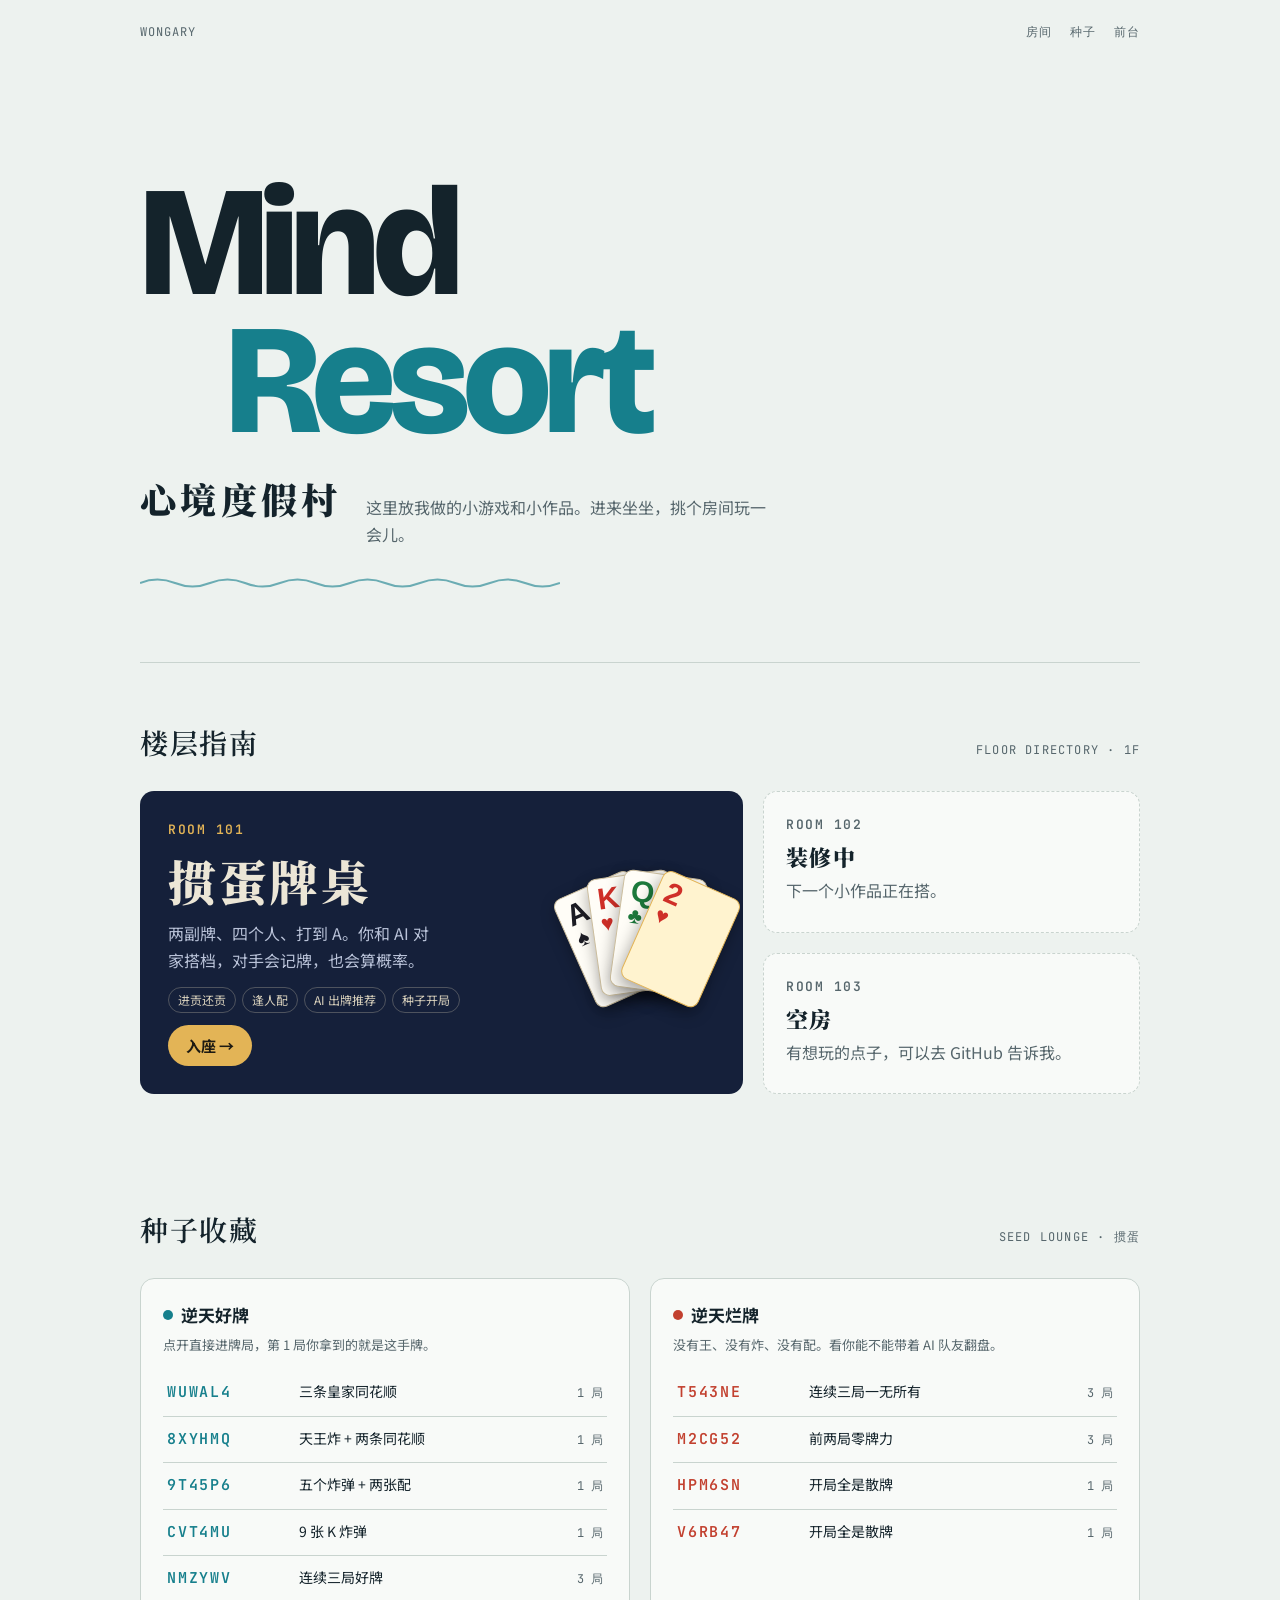
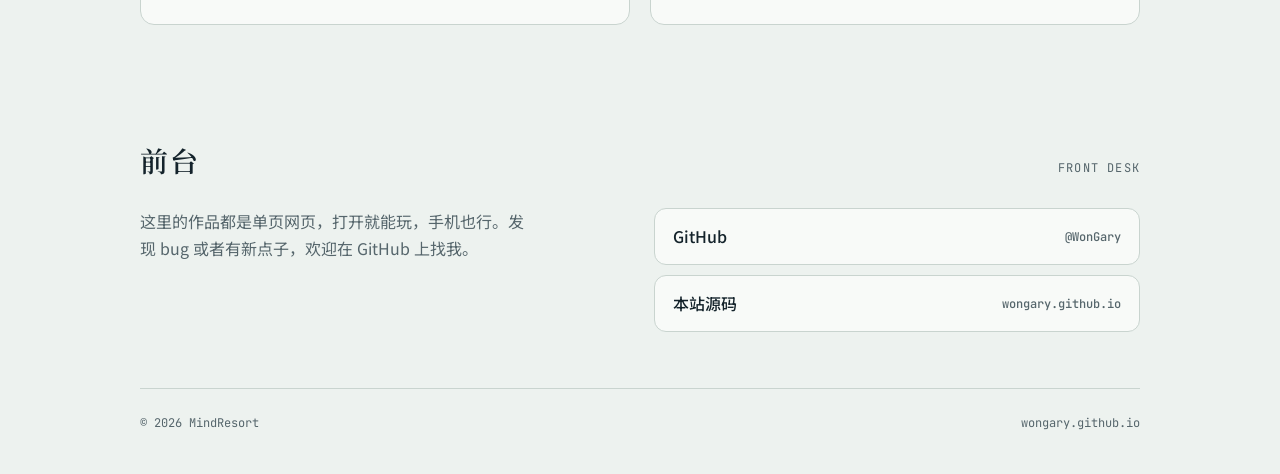
==== commit 4a9072dd: "Add MindResort homepage; move Guandan to /guandan/ Co-Authored-By: Claude Opus 5.5 <noreply@anthropi" ====
--- a/index.html
+++ b/index.html
@@ -1,863 +1,214 @@
 <!doctype html>
 <html lang="zh-CN">
+<head>
 <meta charset="utf-8">
 <meta name="viewport" content="width=device-width,initial-scale=1,viewport-fit=cover">
-<title>掼蛋牌桌</title>
+<title>MindResort</title>
+<meta name="description" content="WonGary 的个人站点：小游戏和小作品的度假村。">
 <meta name="claude:viewport-fit-sides" content="cover">
 <link rel="preconnect" href="https://fonts.googleapis.com">
-<link rel="stylesheet" href="https://fonts.googleapis.com/css2?family=Barlow+Condensed:wght@500;600;700&family=Ma+Shan+Zheng&family=Noto+Sans+SC:wght@400;500;700&display=swap">
+<link rel="stylesheet" href="https://fonts.googleapis.com/css2?family=Bricolage+Grotesque:opsz,wght@12..96,400;12..96,600;12..96,800&family=JetBrains+Mono:wght@400;600&family=Noto+Sans+SC:wght@400;500;700&family=Noto+Serif+SC:wght@600;900&display=swap">
 <style>
-/* Layout: one-screen card table — seats on three sides, level badge in the middle, AI advice strip, then your hand fanned by group along the bottom */
+/* Layout: a resort lobby — big name sign, then a floor directory where each project is a "room" with a room number, then a seed lounge, then the front desk */
 :root{
-  --felt:#15203a; --felt-2:#21325a; --line:rgba(225,214,186,.22);
-  --ink:#ece6d6; --muted:#9aa6c4; --gold:#e3b456; --on-gold:#1d1a12;
-  --cinnabar:#cf3b2a; --cinnabar-2:#a12a1c;
-  --card:#fffdf7; --card-2:#f1e9d6; --card-ink:#1c1c24; --card-edge:#cdbf9f;
-  --wild:#fff3cf; --wild-2:#f0cf73;
-  --sel:#dfe9ff; --sel-2:#b9cdf5; --sel-edge:#4f7bd0;
-  --suit-s:#1c1c24; --suit-h:#cf2f28; --suit-c:#1d7a3c; --suit-d:#1f5fc4;
-  --f-display:"Ma Shan Zheng","STKaiti","KaiTi",serif;
+  --bg:#edf2ef; --panel:#f8faf8; --ink:#14232b; --muted:#56666c; --line:#c9d4cf;
+  --pool:#167f8c; --pool-soft:#d3e8e7; --gold:#b9852a; --felt:#15203a; --on-felt:#ece6d6;
+  --f-display:"Bricolage Grotesque","Helvetica Neue",Arial,sans-serif;
+  --f-cjk:"Noto Serif SC","Songti SC","STSong",serif;
   --f-body:"Noto Sans SC","PingFang SC","Microsoft YaHei",system-ui,sans-serif;
-  --f-card:"Barlow Condensed","Arial Narrow",sans-serif;
-  color-scheme:dark;
+  --f-mono:"JetBrains Mono",ui-monospace,Menlo,monospace;
+  color-scheme:light;
 }
-:root.duo{--suit-c:var(--suit-s);--suit-d:var(--suit-h)}
-[hidden]{display:none!important}
-html,body{height:100%;margin:0}
-body{background:radial-gradient(ellipse 80% 60% at 50% 38%,var(--felt-2),var(--felt) 75%);background-color:var(--felt);color:var(--ink);font-family:var(--f-body);overflow:hidden;-webkit-tap-highlight-color:transparent}
-.app{height:100%;max-width:1060px;margin:0 auto;box-sizing:border-box;display:grid;grid-template-rows:auto minmax(0,1fr) auto auto auto;gap:8px;padding-block:8px 12px;padding-left:max(16px,env(safe-area-inset-left,0px));padding-right:max(16px,env(safe-area-inset-right,0px))}
-
-/* top bar */
-.bar{display:flex;align-items:center;gap:10px;flex-wrap:wrap}
-.brand{font-family:var(--f-display);font-size:28px;color:var(--gold);line-height:1}
-.teams{display:flex;gap:6px;font-size:13px;color:var(--muted)}
-.team{padding:3px 10px;border:1px solid var(--line);border-radius:999px;font-variant-numeric:tabular-nums}
-.team b{color:var(--ink);font-family:var(--f-card);font-size:16px;margin-left:4px}
-.team.on{border-color:var(--gold);color:var(--gold)}
-.team.on b{color:var(--gold)}
-.seed{display:flex;align-items:baseline;gap:6px;font:inherit;font-size:12px;color:var(--muted);background:none;border:1px dashed var(--line);border-radius:6px;padding:3px 9px;cursor:pointer}
-.seed:hover{border-color:var(--gold)}
-.seed b{font-family:var(--f-card);font-size:17px;font-weight:600;letter-spacing:.12em;color:var(--ink)}
-.seed:focus-visible{outline:2px solid var(--gold);outline-offset:2px}
-.bar .sp{flex:1}
-.lnk{background:none;border:0;color:var(--muted);font:inherit;font-size:13px;cursor:pointer;padding:6px 4px}
-.lnk:hover{color:var(--ink)}
-.lnk.on{color:var(--gold)}
-
-/* table */
-.table{display:grid;grid-template-columns:minmax(0,1fr) minmax(0,1.3fr) minmax(0,1fr);grid-template-rows:auto minmax(0,1fr) auto;gap:6px;min-height:0}
-#seat2{grid-column:2;grid-row:1}
-#seat3{grid-column:1;grid-row:1/3;align-self:center}
-#seat1{grid-column:3;grid-row:1/3;align-self:center}
-.center{grid-column:2;grid-row:2;display:flex;flex-direction:column;align-items:center;justify-content:center;text-align:center;gap:4px;min-height:0}
-#seat0{grid-column:1/4;grid-row:3}
-.seat{display:flex;flex-direction:column;align-items:center;gap:6px;min-width:0}
-.who{display:flex;align-items:center;gap:8px;font-size:13px}
-.name{padding:2px 10px;border-radius:999px;border:1px solid var(--line);white-space:nowrap}
-.seat.turn .name{background:var(--gold);color:var(--on-gold);border-color:var(--gold);animation:pulse 1.2s ease-in-out infinite}
-.back{position:relative;width:24px;height:34px;border-radius:4px;border:2px solid var(--card);box-sizing:border-box;background:repeating-linear-gradient(45deg,var(--cinnabar) 0 3px,var(--cinnabar-2) 3px 6px);box-shadow:2px 2px 0 -1px var(--card-2),0 2px 4px rgba(0,0,0,.4)}
-.cnt{font-family:var(--f-card);font-size:18px;font-weight:600;font-variant-numeric:tabular-nums;color:var(--ink)}
-.cnt.warn{color:var(--cinnabar)}
-.place{font-size:12px;color:var(--on-gold);background:var(--gold);padding:1px 7px;border-radius:4px}
-.played{--cw:40px;--ch:56px;--ov:19px;display:flex;flex-wrap:wrap;justify-content:center;padding-left:calc(var(--cw) - var(--ov));row-gap:4px;min-height:var(--ch);align-items:center}
-.played .card{margin-left:calc(var(--ov) - var(--cw))}
-.pass{font-size:14px;color:var(--muted);letter-spacing:.1em}
-.tag{width:100%;text-align:center;font-size:11px;color:var(--gold);letter-spacing:.08em;margin-top:2px}
-.tag.boom{font-family:var(--f-display);font-size:20px;color:var(--cinnabar);letter-spacing:0}
-.lvl{font-family:var(--f-display);color:var(--gold);line-height:1;display:flex;align-items:baseline;gap:4px}
-.lvl small{font-size:clamp(20px,4vw,30px)}
-.lvl span{font-size:clamp(40px,8vw,76px)}
-.lvwho{font-size:11px;color:var(--muted);letter-spacing:.12em}
-.status{font-size:14px;margin-top:6px;text-wrap:balance}
-.note{font-size:12px;color:var(--gold);max-width:36ch;text-wrap:balance}
-@keyframes pulse{50%{opacity:.6}}
-
-/* cards: the top-left index (rank over suit) is the part that stays visible when cards overlap */
-.card{position:relative;flex:none;box-sizing:border-box;width:var(--cw);height:var(--ch);background:linear-gradient(160deg,var(--card) 40%,var(--card-2));color:var(--sc,var(--card-ink));border:1px solid var(--card-edge);border-radius:calc(var(--cw)*.11);box-shadow:-1px 0 3px rgba(0,0,0,.18),0 2px 5px rgba(0,0,0,.35);font-family:var(--f-card);user-select:none;-webkit-user-select:none;overflow:hidden}
-.s-S{--sc:var(--suit-s)}.s-H{--sc:var(--suit-h)}.s-C{--sc:var(--suit-c)}.s-D{--sc:var(--suit-d)}.bj{--sc:var(--suit-h)}.sj{--sc:var(--suit-s)}
-.idx{position:absolute;left:calc(var(--cw)*.04);top:calc(var(--cw)*.03);width:calc(var(--cw)*.42);display:flex;flex-direction:column;align-items:center;line-height:.9}
-.idx b{font-size:calc(var(--cw)*.44);font-weight:700;letter-spacing:-.05em}
-.idx i{font-style:normal;font-size:calc(var(--cw)*.36);line-height:1}
-.card.lvc .idx b{box-shadow:inset 0 -.14em var(--gold)}
-.card.jk .idx b{font-family:var(--f-body);font-size:calc(var(--cw)*.3);line-height:1.02;letter-spacing:0}
-.face{position:absolute;right:calc(var(--cw)*.07);bottom:calc(var(--cw)*.04);font-size:calc(var(--cw)*.64);line-height:1}
-.face.court{font-family:var(--f-display);font-size:calc(var(--cw)*.56);right:calc(var(--cw)*.13);bottom:calc(var(--cw)*.12);opacity:.9}
-.face.pei{font-family:var(--f-display);font-size:calc(var(--cw)*.5);color:var(--cinnabar);right:calc(var(--cw)*.1);bottom:calc(var(--cw)*.1)}
-.card.court::after{content:"";position:absolute;right:calc(var(--cw)*.07);bottom:calc(var(--cw)*.07);width:calc(var(--cw)*.5);height:calc(var(--ch)*.48);border:1px solid currentColor;border-radius:3px;opacity:.35}
-.card.jk .face{font-size:calc(var(--cw)*.66);right:calc(var(--cw)*.1)}
-.card.wild{background:linear-gradient(160deg,var(--wild) 30%,var(--wild-2));border-color:var(--gold)}
-.card.new{box-shadow:inset 0 0 0 3px var(--cinnabar),0 2px 5px rgba(0,0,0,.35)}
-
-.hand{display:flex;justify-content:center;align-items:flex-end;min-height:110px}
-.col{display:flex;flex-direction:column;width:var(--cw);flex:none}
-.col + .col{margin-left:calc(var(--sp) - var(--cw))}
-.col .card{cursor:pointer;transition:transform .12s}
-.col .card + .card{margin-top:calc(var(--step) - var(--ch))}
-.col .card.sel{background:linear-gradient(160deg,var(--sel) 30%,var(--sel-2));border-color:var(--sel-edge);transform:translateY(-10px)}
-.gbar,.gsp{display:block;height:14px;width:100%;flex:none}
-.gbar{border:0;padding:0;background:none;cursor:pointer;position:relative}
-.gbar::after{content:"";position:absolute;left:3px;right:3px;top:6px;height:4px;border-radius:2px;background:var(--gold)}
-.gbar:focus-visible{outline:2px solid var(--gold)}
-.done{align-self:center;color:var(--muted);font-size:14px}
-
-/* AI advice strip */
-.advice{display:flex;align-items:center;gap:8px;min-height:46px;min-width:0;overflow-x:auto;scrollbar-width:thin;padding-bottom:2px}
-.advice .lab{flex:none;font-size:12px;color:var(--gold);letter-spacing:.08em;writing-mode:horizontal-tb}
-.advice .idle{font-size:13px;color:var(--muted)}
-.adv{flex:none;display:flex;flex-direction:column;align-items:flex-start;gap:2px;background:var(--card);color:var(--card-ink);border:1px solid var(--card-edge);border-radius:8px;padding:5px 10px;font:inherit;cursor:pointer;text-align:left}
-.adv.top{box-shadow:0 0 0 2px var(--gold)}
-.adv .cs{font-family:var(--f-card);font-size:17px;font-weight:700;letter-spacing:-.01em;white-space:nowrap}
-.adv .cs span{margin-right:2px}
-.adv .meta{font-size:11px;color:#5d5a52;white-space:nowrap;font-variant-numeric:tabular-nums}
-.adv .meta em{font-style:normal;color:var(--cinnabar);font-weight:700}
-.adv.pass .cs{font-family:var(--f-body);font-size:15px}
-.cs .s-S,.cs .s-H,.cs .s-C,.cs .s-D,.cs .bj,.cs .sj{color:var(--sc)}
-
-/* controls */
-.ctrl{display:flex;justify-content:center;align-items:center;gap:8px 18px;flex-wrap:wrap}
-.grp{display:flex;gap:8px}
-.btn{font:inherit;font-size:15px;padding:9px 20px;border-radius:999px;border:1px solid var(--line);background:rgba(255,255,255,.04);color:var(--ink);cursor:pointer;min-width:72px}
-.btn.sm{font-size:13px;padding:7px 12px;min-width:0;color:var(--muted)}
-.btn.sm:hover{color:var(--ink)}
-.btn.pri{background:var(--gold);color:var(--on-gold);border-color:var(--gold);font-weight:700}
-.btn:disabled{opacity:.35;cursor:default}
-.btn:focus-visible,.lnk:focus-visible,.adv:focus-visible{outline:2px solid var(--gold);outline-offset:2px}
-
-/* toast + overlays */
-.toast{position:fixed;left:50%;top:36%;transform:translateX(-50%);background:rgba(10,14,26,.94);border:1px solid var(--line);color:var(--ink);padding:10px 16px;border-radius:10px;font-size:14px;max-width:min(86vw,440px);text-align:center;pointer-events:none;z-index:20}
-.ov{position:fixed;inset:0;background:rgba(6,9,18,.7);display:flex;align-items:center;justify-content:center;z-index:30;padding-left:max(16px,env(safe-area-inset-left,0px));padding-right:max(16px,env(safe-area-inset-right,0px))}
-.sheet{background:var(--felt);border:1px solid var(--gold);border-radius:14px;padding:22px 22px 18px;width:min(100%,420px);box-sizing:border-box;display:flex;flex-direction:column;gap:14px;max-height:86vh;overflow:auto}
-.sheet h2{margin:0;font-family:var(--f-display);font-weight:400;font-size:34px;color:var(--gold);text-wrap:balance}
-.order{display:grid;grid-template-columns:auto 1fr;gap:6px 14px;font-size:15px}
-.order .k{color:var(--muted)}
-.order .mine{color:var(--gold)}
-.sheet p{margin:0;font-size:14px;line-height:1.7;color:var(--ink)}
-.rules{font-size:14px;line-height:1.75;margin:0;padding-left:1.2em}
-.rules b{color:var(--gold);font-weight:500}
-.seedrow{display:flex;align-items:center;justify-content:space-between;gap:12px;padding:10px 14px;border:1px dashed var(--gold);border-radius:10px}
-.seedrow code{font-family:var(--f-card);font-size:34px;font-weight:600;letter-spacing:.16em;color:var(--gold);user-select:all;-webkit-user-select:all;min-width:0;overflow-wrap:anywhere}
-.fld{display:flex;flex-direction:column;gap:6px;font-size:13px;color:var(--muted)}
-.fld input{font-family:var(--f-card);font-size:22px;letter-spacing:.14em;text-transform:uppercase;padding:8px 12px;border-radius:8px;border:1px solid var(--line);background:rgba(255,255,255,.06);color:var(--ink);width:100%;box-sizing:border-box}
-.fld input:focus{outline:2px solid var(--gold);outline-offset:1px}
-.sheet .grp{flex-wrap:wrap}
-.sheet .hint{font-size:12px;color:var(--muted);line-height:1.6}
-
-@media (min-width:700px){
-  .played{--cw:52px;--ch:73px;--ov:24px}
-  .back{width:28px;height:40px}
+@media (prefers-color-scheme:dark){:root:not([data-theme="light"]){
+  --bg:#0e171c; --panel:#142027; --ink:#e3ebe8; --muted:#93a4a8; --line:#24353c;
+  --pool:#4fc0cb; --pool-soft:#173a40; --gold:#e3b456; --felt:#1b2848; --on-felt:#ece6d6; color-scheme:dark}}
+:root[data-theme="dark"]{
+  --bg:#0e171c; --panel:#142027; --ink:#e3ebe8; --muted:#93a4a8; --line:#24353c;
+  --pool:#4fc0cb; --pool-soft:#173a40; --gold:#e3b456; --felt:#1b2848; --on-felt:#ece6d6; color-scheme:dark}
+
+*{box-sizing:border-box}
+html{padding-top:env(safe-area-inset-top,0px);padding-bottom:env(safe-area-inset-bottom,0px)}
+body{margin:0;background:var(--bg);color:var(--ink);font-family:var(--f-body);font-size:16px;line-height:1.7;-webkit-font-smoothing:antialiased}
+a{color:inherit}
+:focus-visible{outline:2px solid var(--pool);outline-offset:3px;border-radius:4px}
+.wrap{max-width:1040px;margin:0 auto;padding-left:max(20px,env(safe-area-inset-left,0px));padding-right:max(20px,env(safe-area-inset-right,0px))}
+
+/* header */
+.top{display:flex;justify-content:space-between;align-items:center;gap:16px;padding-block:22px;font-family:var(--f-mono);font-size:12px;letter-spacing:.08em;color:var(--muted);text-transform:uppercase}
+.top a{text-decoration:none}
+.top a:hover{color:var(--pool)}
+.top nav{display:flex;gap:18px}
+
+/* hero sign */
+.hero{padding-block:clamp(40px,9vw,110px) clamp(36px,6vw,72px);border-bottom:1px solid var(--line);display:grid;gap:28px}
+.sign{margin:0;font-family:var(--f-display);font-weight:800;font-size:clamp(56px,13vw,156px);line-height:.88;letter-spacing:-.045em}
+.sign span{display:block}
+.sign .r{color:var(--pool);padding-left:.55em}
+.sub{display:grid;grid-template-columns:auto minmax(0,1fr);gap:8px 24px;align-items:baseline;max-width:640px}
+.cn{font-family:var(--f-cjk);font-weight:900;font-size:clamp(26px,4vw,36px);letter-spacing:.12em;line-height:1.2}
+.lede{margin:0;color:var(--muted);text-wrap:pretty}
+.ripple{height:14px;max-width:420px;color:var(--pool);opacity:.6}
+
+/* section heads */
+section{padding-block:56px}
+.sh{display:flex;align-items:baseline;justify-content:space-between;gap:16px;margin-bottom:24px;flex-wrap:wrap}
+.sh h2{margin:0;font-family:var(--f-cjk);font-weight:600;font-size:clamp(22px,3vw,28px);letter-spacing:.06em;text-wrap:balance}
+.sh .k{font-family:var(--f-mono);font-size:12px;letter-spacing:.1em;color:var(--muted);text-transform:uppercase}
+
+/* floor directory */
+.rooms{display:grid;grid-template-columns:minmax(0,1.6fr) minmax(0,1fr);gap:20px}
+.room{position:relative;display:grid;border-radius:14px;overflow:hidden;text-decoration:none;min-width:0}
+.room .no{font-family:var(--f-mono);font-weight:600;font-size:13px;letter-spacing:.12em}
+.room h3{margin:0;font-family:var(--f-cjk);font-weight:900;letter-spacing:.06em;line-height:1.15}
+.room p{margin:0;text-wrap:pretty}
+
+.feat{background:var(--felt);color:var(--on-felt);grid-template-columns:minmax(0,1fr) auto;gap:20px;padding:28px;min-height:300px;transition:transform .2s}
+.feat:hover{transform:translateY(-3px)}
+.feat .txt{display:flex;flex-direction:column;gap:12px;min-width:0}
+.feat .no{color:#e3b456}
+.feat h3{font-size:clamp(34px,5vw,48px)}
+.feat p{color:#b9c2d8;max-width:30ch}
+.feat .tags{display:flex;gap:6px;flex-wrap:wrap;margin-top:auto}
+.feat .tags span{font-size:12px;padding:2px 9px;border:1px solid rgba(225,214,186,.28);border-radius:999px;color:#d8d0bc}
+.feat .go{display:inline-flex;align-items:center;gap:8px;font-weight:700;color:#1d1a12;background:#e3b456;border-radius:999px;padding:8px 18px;align-self:flex-start;font-size:15px}
+.fan{position:relative;width:150px;height:180px;align-self:center}
+.fan .c{position:absolute;left:40px;top:20px;width:84px;height:118px;border-radius:9px;background:#fffdf7;border:1px solid #cdbf9f;box-shadow:0 6px 16px rgba(0,0,0,.35);transform-origin:50% 120%;font-family:"Barlow Condensed","Arial Narrow",sans-serif;padding:6px 8px;line-height:.95;transition:transform .35s cubic-bezier(.2,.7,.2,1)}
+.fan .c b{display:block;font-size:30px}
+.fan .c i{font-style:normal;font-size:22px}
+.fan .c:nth-child(1){transform:rotate(-24deg);color:#1c1c24}
+.fan .c:nth-child(2){transform:rotate(-8deg);color:#cf2f28}
+.fan .c:nth-child(3){transform:rotate(8deg);color:#1d7a3c}
+.fan .c:nth-child(4){transform:rotate(24deg);color:#cf2f28;background:#fff3cf;border-color:#e3b456}
+.feat:hover .fan .c:nth-child(1){transform:rotate(-32deg)}
+.feat:hover .fan .c:nth-child(2){transform:rotate(-11deg)}
+.feat:hover .fan .c:nth-child(3){transform:rotate(11deg)}
+.feat:hover .fan .c:nth-child(4){transform:rotate(32deg)}
+
+.side{display:grid;gap:20px;grid-template-rows:1fr 1fr}
+.soon{background:var(--panel);border:1px dashed var(--line);padding:22px;gap:8px;align-content:start;color:var(--muted)}
+.soon .no{color:var(--muted)}
+.soon h3{font-size:22px;color:var(--ink)}
+
+/* seed lounge */
+.lounge{display:grid;grid-template-columns:repeat(2,minmax(0,1fr));gap:20px}
+.shelf{background:var(--panel);border:1px solid var(--line);border-radius:14px;padding:22px;min-width:0}
+.shelf h3{margin:0 0 4px;font-size:17px;display:flex;align-items:center;gap:8px}
+.shelf h3 .dot{width:10px;height:10px;border-radius:50%;background:var(--pool)}
+.shelf.bad h3 .dot{background:#c2402f}
+.shelf .note{margin:0 0 14px;font-size:13px;color:var(--muted)}
+.seeds{list-style:none;margin:0;padding:0;display:grid}
+.seeds li+li{border-top:1px solid var(--line)}
+.seeds a{display:grid;grid-template-columns:7.5em minmax(0,1fr) auto;gap:12px;align-items:baseline;padding:10px 4px;text-decoration:none}
+.seeds a:hover{background:var(--pool-soft)}
+.seeds code{font-family:var(--f-mono);font-weight:600;font-size:15px;letter-spacing:.12em;color:var(--pool)}
+.shelf.bad .seeds code{color:#c2402f}
+.seeds span{font-size:14px;min-width:0}
+.seeds em{font-style:normal;font-family:var(--f-mono);font-size:12px;color:var(--muted)}
+
+/* front desk */
+.desk{display:grid;grid-template-columns:minmax(0,1fr) minmax(0,1fr);gap:28px;align-items:start}
+.desk p{margin:0;max-width:44ch;color:var(--muted)}
+.links{display:grid;gap:10px}
+.links a{display:flex;justify-content:space-between;align-items:center;gap:12px;padding:14px 18px;border:1px solid var(--line);border-radius:12px;text-decoration:none;background:var(--panel);font-weight:500}
+.links a:hover{border-color:var(--pool);color:var(--pool)}
+.links small{font-family:var(--f-mono);font-size:12px;color:var(--muted)}
+
+footer{border-top:1px solid var(--line);padding-block:24px 40px;font-family:var(--f-mono);font-size:12px;color:var(--muted);display:flex;justify-content:space-between;gap:12px;flex-wrap:wrap}
+
+@media (max-width:760px){
+  .rooms,.lounge,.desk{grid-template-columns:minmax(0,1fr)}
+  .side{grid-template-rows:none}
+  .feat{grid-template-columns:minmax(0,1fr);min-height:0}
+  .fan{order:-1;width:150px;height:150px;justify-self:center}
+  .sub{grid-template-columns:minmax(0,1fr)}
+  .seeds a{grid-template-columns:6.6em minmax(0,1fr)}
+  .seeds em{display:none}
 }
-@media (prefers-reduced-motion:reduce){.seat.turn .name{animation:none}.col .card{transition:none}}
+@media (prefers-reduced-motion:reduce){.feat,.fan .c{transition:none}}
 </style>
-
-<div class="app">
-  <header class="bar">
-    <div class="brand">掼蛋</div>
-    <div class="teams">
-      <span class="team" id="teamUs">我方<b id="lvUs">2</b></span>
-      <span class="team" id="teamThem">对方<b id="lvThem">2</b></span>
-    </div>
-    <button class="seed" id="btnSeed" aria-label="查看或更换牌局种子">种子<b id="seedTxt">------</b><span id="handTxt">第1局</span></button>
-    <span class="sp"></span>
-    <button class="lnk" id="btnAdv">AI推荐</button>
-    <button class="lnk" id="btnDuo">四色牌</button>
-    <button class="lnk" id="btnRules">规则</button>
-    <button class="lnk" id="btnNew">重开</button>
+</head>
+<body>
+
+<div class="wrap">
+  <header class="top">
+    <a href="./">WonGary</a>
+    <nav><a href="#rooms">房间</a><a href="#lounge">种子</a><a href="#desk">前台</a></nav>
   </header>
 
-  <section class="table">
-    <div class="seat" id="seat2"></div>
-    <div class="seat" id="seat3"></div>
-    <div class="center">
-      <div class="lvl"><small>打</small><span id="lvBig">2</span></div>
-      <div class="lvwho" id="lvWho">我方的级</div>
-      <div class="status" id="status"></div>
-      <div class="note" id="note"></div>
-    </div>
-    <div class="seat" id="seat1"></div>
-    <div class="seat" id="seat0"></div>
+  <div class="hero">
+    <h1 class="sign"><span>Mind</span><span class="r">Resort</span></h1>
+    <div class="sub">
+      <div class="cn">心境度假村</div>
+      <p class="lede">这里放我做的小游戏和小作品。进来坐坐，挑个房间玩一会儿。</p>
+    </div>
+    <svg class="ripple" viewBox="0 0 420 14" preserveAspectRatio="none" aria-hidden="true"><path d="M0 7 Q 17.5 0 35 7 T 70 7 T 105 7 T 140 7 T 175 7 T 210 7 T 245 7 T 280 7 T 315 7 T 350 7 T 385 7 T 420 7" fill="none" stroke="currentColor" stroke-width="2"/></svg>
+  </div>
+
+  <section id="rooms">
+    <div class="sh"><h2>楼层指南</h2><span class="k">Floor directory · 1F</span></div>
+    <div class="rooms">
+      <a class="room feat" href="guandan/">
+        <div class="txt">
+          <span class="no">ROOM 101</span>
+          <h3>掼蛋牌桌</h3>
+          <p>两副牌、四个人、打到 A。你和 AI 对家搭档，对手会记牌，也会算概率。</p>
+          <div class="tags"><span>进贡还贡</span><span>逢人配</span><span>AI 出牌推荐</span><span>种子开局</span></div>
+          <span class="go">入座 →</span>
+        </div>
+        <div class="fan" aria-hidden="true">
+          <div class="c"><b>A</b><i>♠</i></div>
+          <div class="c"><b>K</b><i>♥</i></div>
+          <div class="c"><b>Q</b><i>♣</i></div>
+          <div class="c"><b>2</b><i>♥</i></div>
+        </div>
+      </a>
+      <div class="side">
+        <div class="room soon"><span class="no">ROOM 102</span><h3>装修中</h3><p>下一个小作品正在搭。</p></div>
+        <div class="room soon"><span class="no">ROOM 103</span><h3>空房</h3><p>有想玩的点子，可以去 GitHub 告诉我。</p></div>
+      </div>
+    </div>
   </section>
 
-  <div class="advice" id="advice"></div>
-
-  <div class="ctrl">
-    <div class="grp">
-      <button class="btn sm" id="btnGroup">组牌</button>
-      <button class="btn sm" id="btnAuto">理牌</button>
-      <button class="btn sm" id="btnReset">还原</button>
-    </div>
-    <div class="grp">
-      <button class="btn" id="btnPass">不出</button>
-      <button class="btn" id="btnHint">提示</button>
-      <button class="btn pri" id="btnPlay">出牌</button>
-    </div>
-  </div>
-
-  <div class="hand" id="hand"></div>
+  <section id="lounge">
+    <div class="sh"><h2>种子收藏</h2><span class="k">Seed lounge · 掼蛋</span></div>
+    <div class="lounge">
+      <div class="shelf">
+        <h3><span class="dot"></span>逆天好牌</h3>
+        <p class="note">点开直接进牌局，第 1 局你拿到的就是这手牌。</p>
+        <ul class="seeds">
+          <li><a href="guandan/#WUWAL4"><code>WUWAL4</code><span>三条皇家同花顺</span><em>1 局</em></a></li>
+          <li><a href="guandan/#8XYHMQ"><code>8XYHMQ</code><span>天王炸 + 两条同花顺</span><em>1 局</em></a></li>
+          <li><a href="guandan/#9T45P6"><code>9T45P6</code><span>五个炸弹 + 两张配</span><em>1 局</em></a></li>
+          <li><a href="guandan/#CVT4MU"><code>CVT4MU</code><span>9 张 K 炸弹</span><em>1 局</em></a></li>
+          <li><a href="guandan/#NMZYWV"><code>NMZYWV</code><span>连续三局好牌</span><em>3 局</em></a></li>
+        </ul>
+      </div>
+      <div class="shelf bad">
+        <h3><span class="dot"></span>逆天烂牌</h3>
+        <p class="note">没有王、没有炸、没有配。看你能不能带着 AI 队友翻盘。</p>
+        <ul class="seeds">
+          <li><a href="guandan/#T543NE"><code>T543NE</code><span>连续三局一无所有</span><em>3 局</em></a></li>
+          <li><a href="guandan/#M2CG52"><code>M2CG52</code><span>前两局零牌力</span><em>3 局</em></a></li>
+          <li><a href="guandan/#HPM6SN"><code>HPM6SN</code><span>开局全是散牌</span><em>1 局</em></a></li>
+          <li><a href="guandan/#V6RB47"><code>V6RB47</code><span>开局全是散牌</span><em>1 局</em></a></li>
+        </ul>
+      </div>
+    </div>
+  </section>
+
+  <section id="desk">
+    <div class="sh"><h2>前台</h2><span class="k">Front desk</span></div>
+    <div class="desk">
+      <p>这里的作品都是单页网页，打开就能玩，手机也行。发现 bug 或者有新点子，欢迎在 GitHub 上找我。</p>
+      <div class="links">
+        <a href="https://github.com/WonGary" rel="noopener">GitHub <small>@WonGary</small></a>
+        <a href="https://github.com/WonGary/wongary.github.io" rel="noopener">本站源码 <small>wongary.github.io</small></a>
+      </div>
+    </div>
+  </section>
+
+  <footer><span>© 2026 MindResort</span><span>wongary.github.io</span></footer>
 </div>
 
-<div class="toast" id="toast" hidden></div>
-
-<div class="ov" id="endOv" hidden><div class="sheet" id="endSheet"></div></div>
-
-<div class="ov" id="seedOv" hidden><div class="sheet">
-  <h2>牌局种子</h2>
-  <p>种子决定这一盘每一局发的牌。用同一个种子开局，第 1 局、第 2 局……发到的牌都一样，可以发给朋友，比比谁打得好。</p>
-  <div class="seedrow"><code id="seedBig">------</code><button class="btn sm" id="btnCopySeed">复制</button></div>
-  <label class="fld" for="seedIn">输入别人的种子（字母和数字，最多 12 位）
-    <input id="seedIn" maxlength="12" placeholder="例如 K7Q2MX" autocomplete="off" autocapitalize="characters" spellcheck="false">
-  </label>
-  <div class="grp">
-    <button class="btn pri" id="btnSeedGo">用这个种子开局</button>
-    <button class="btn" id="btnSeedRnd">换个随机种子</button>
-  </div>
-  <div class="grp">
-    <button class="btn sm" id="btnSeedReplay">用当前种子从第 1 局重打</button>
-    <button class="btn sm" id="btnSeedClose">关闭</button>
-  </div>
-  <p class="hint">开新一盘会放弃当前进度。AI 的出牌没有随机成分，所以你出牌一样，整盘的走向也会完全一样。</p>
-</div></div>
-
-<div class="ov" id="rulesOv" hidden><div class="sheet">
-  <h2>怎么玩</h2>
-  <ul class="rules">
-    <li>两副牌 108 张，你和<b>对家</b>一队，上家下家一队，每人 27 张。</li>
-    <li>本局打几，几就是<b>级牌</b>（点数下有金线）：比 A 大、比王小。<b>红桃级牌</b>是“逢人配”（金色底、带“配”字），能当除大小王外的任何牌。</li>
-    <li>牌型：单张、对子、三张、三带二、顺子（5 张）、三连对、钢板（两个连续三张）。顺子按自然顺序排，A 可以当 1 也可以当 14。</li>
-    <li>炸弹：4 张及以上同点数，张数多的大；同花顺比 5 张炸大、比 6 张炸小；四个王最大。</li>
-    <li>先出完是头游。对家二游升 3 级，三游升 2 级，末游升 1 级。打 A 时赢下就过 A，整盘获胜。</li>
-    <li>下一局末游给头游<b>进贡</b>最大的牌，头游还一张 10 以下的牌。进贡方有两张大王可以抗贡。你是头游时自己选还哪张。</li>
-    <li><b>组牌</b>：选中几张点“组牌”，它们会排在一列，列下有金条，点金条整组选中。<b>理牌</b>自动理出同花顺、炸弹、顺子、连对、钢板。</li>
-    <li><b>种子</b>：左上角的种子决定每一局发什么牌。点它可以复制种子，或者输入别人的种子打同一副牌。</li>
-    <li><b>AI推荐</b>：轮到你时给出几种出法，按推荐程度排序，点一下就选中。“被管”是估算其他人能压住这手牌的概率。</li>
-  </ul>
-  <button class="btn pri" id="btnRulesClose">知道了</button>
-</div></div>
-
-<script>
-const $=s=>document.querySelector(s);
-const SUITS=['S','H','C','D'], SCH={S:'♠',H:'♥',C:'♣',D:'♦'};
-const NAMES=['你','下家','对家','上家'];
-const PLACE=['头游','二游','三游','末游'];
-const TYPE_N={single:'单张',pair:'对子',triple:'三张',fh:'三带二',straight:'顺子',pairs3:'三连对',plate:'钢板',sf:'同花顺',jokerbomb:'天王炸'};
-const RANKS=[2,3,4,5,6,7,8,9,10,11,12,13,14,16,17];
-let S=null, timer=null, toastT=null;
-const pref={adv:true,duo:false};
-try{const a=localStorage.getItem('gd-adv'),d=localStorage.getItem('gd-duo');if(a!==null)pref.adv=a==='1';if(d!==null)pref.duo=d==='1';}catch(e){}
-const savePref=()=>{try{localStorage.setItem('gd-adv',pref.adv?'1':'0');localStorage.setItem('gd-duo',pref.duo?'1':'0');}catch(e){}};
-
-const L=()=>S.level[S.levelTeam];
-const isWild=c=>c.s==='H'&&c.r===L();
-const val=r=>r>15?r:(r===L()?15:r);
-const cv=c=>val(c.r);
-const rk=x=>x===1?14:x;
-const rankName=r=>({11:'J',12:'Q',13:'K',14:'A',16:'小王',17:'大王'})[r]||String(r);
-const cardTxt=c=>c.r>15?rankName(c.r):SCH[c.s]+rankName(c.r);
-const comboName=(combo,n)=>combo.type==='bomb'?n+'炸':TYPE_N[combo.type];
-
-function newDeck(){let id=0;const d=[];for(let k=0;k<2;k++){for(const s of SUITS)for(let r=2;r<=14;r++)d.push({id:id++,r,s});d.push({id:id++,r:16,s:'J'});d.push({id:id++,r:17,s:'J'});}return d;}
-function shuffle(a,rnd){for(let i=a.length-1;i>0;i--){const j=Math.floor(rnd()*(i+1));[a[i],a[j]]=[a[j],a[i]];}return a;}
-
-/* ---------- seeded PRNG: seed text -> 32-bit hash -> mulberry32; each hand uses seed#handNo ---------- */
-function hashStr(s){let h=1779033703^s.length;for(let i=0;i<s.length;i++){h=Math.imul(h^s.charCodeAt(i),3432918353);h=h<<13|h>>>19;}
-  h=Math.imul(h^h>>>16,2246822507);h=Math.imul(h^h>>>13,3266489909);return (h^h>>>16)>>>0;}
-function mulberry32(a){return()=>{a=a+0x6D2B79F5|0;let t=Math.imul(a^a>>>15,1|a);t=t+Math.imul(t^t>>>7,61|t)^t;return((t^t>>>14)>>>0)/4294967296;};}
-const SEED_ABC='ABCDEFGHJKLMNPQRSTUVWXYZ23456789';
-function randomSeed(){const a=new Uint32Array(6);try{crypto.getRandomValues(a);}catch(e){for(let i=0;i<6;i++)a[i]=Math.floor(Math.random()*1e9);}
-  return Array.from(a,x=>SEED_ABC[x%SEED_ABC.length]).join('');}
-const normSeed=s=>String(s||'').toUpperCase().replace(/[^A-Z0-9]/g,'').slice(0,12);
-function syncHash(){try{if(location.hash.slice(1)!==S.seed)history.replaceState(null,'','#'+S.seed);}catch(e){}}
-
-/* ---------- combo logic ---------- */
-function analyze(cards){
-  const n=cards.length,res=[];if(!n)return res;
-  const w=cards.filter(isWild).length,nat=cards.filter(c=>!isWild(c));
-  const cnt={};nat.forEach(c=>cnt[c.r]=(cnt[c.r]||0)+1);
-  const rs=Object.keys(cnt).map(Number);const hasJ=rs.some(r=>r>15);
-  if(rs.length<=1){
-    const r=rs.length?rs[0]:L();
-    if(r>15){if(w===0&&n<=2)res.push({type:n===1?'single':'pair',v:r});}
-    else{const v=val(r);
-      if(n===1)res.push({type:'single',v});else if(n===2)res.push({type:'pair',v});
-      else if(n===3)res.push({type:'triple',v});else res.push({type:'bomb',v,bomb:n*100+v});}
-  }
-  if(n===4&&cnt[16]===2&&cnt[17]===2)res.push({type:'jokerbomb',v:0,bomb:9999});
-  if(n===5){
-    let best=null;
-    for(let t=2;t<=14;t++)for(const p of RANKS){
-      if(p===t||rs.some(r=>r!==t&&r!==p))continue;
-      const ct=cnt[t]||0,cp=cnt[p]||0;if(ct>3||cp>2)continue;if(p>15&&cp!==2)continue;
-      if((3-ct)+(2-cp)!==w)continue;
-      const v=val(t);if(!best||v>best.v)best={type:'fh',v};
-    }
-    if(best)res.push(best);
-    if(!hasJ){let bs=0;const flush=new Set(nat.map(c=>c.s)).size<=1;
-      for(let s=1;s<=10;s++){const set=[0,1,2,3,4].map(i=>rk(s+i));if(rs.every(r=>set.includes(r)&&cnt[r]===1))bs=s;}
-      if(bs){res.push({type:'straight',v:bs});if(flush)res.push({type:'sf',v:bs,bomb:580+bs});}}
-  }
-  if(n===6&&!hasJ){
-    let a=0,b=0;
-    for(let s=1;s<=12;s++){const set=[0,1,2].map(i=>rk(s+i));if(rs.every(r=>set.includes(r)&&cnt[r]<=2))a=s;}
-    for(let s=1;s<=13;s++){const set=[0,1].map(i=>rk(s+i));if(rs.every(r=>set.includes(r)&&cnt[r]<=3))b=s;}
-    if(a)res.push({type:'pairs3',v:a});if(b)res.push({type:'plate',v:b});
-  }
-  return res;
-}
-function beats(a,b){if(!b)return true;if(a.bomb)return !b.bomb||a.bomb>b.bomb;if(b.bomb)return false;return a.type===b.type&&a.v>b.v;}
-function pickInterp(res,last){
-  if(last){const ok=res.filter(c=>beats(c,last.combo));if(!ok.length)return null;return ok.find(c=>!c.bomb)||ok.sort((x,y)=>x.bomb-y.bomb)[0];}
-  const b=res.filter(c=>c.bomb).sort((x,y)=>y.bomb-x.bomb)[0];if(b)return b;
-  const pr=['plate','pairs3','straight','fh','triple','pair','single'];
-  return res.slice().sort((x,y)=>pr.indexOf(x.type)-pr.indexOf(y.type))[0];
-}
-
-/* straight-flush candidates in a set of cards: 5 same-suit consecutive ranks, at most one gap filled by a wild */
-function sfOptions(cards){
-  const wl=cards.filter(isWild),has={};
-  for(const c of cards){if(isWild(c)||c.r>15)continue;const k=c.s+c.r;(has[k]||(has[k]=[])).push(c);}
-  const out=[];
-  for(const su of SUITS)for(let s=1;s<=10;s++){
-    const ids=[];let miss=0;
-    for(let i=0;i<5;i++){const h=has[su+rk(s+i)];if(h)ids.push(h[0].id);else miss++;}
-    if(miss>Math.min(wl.length,1))continue;
-    for(let i=0;i<miss;i++)ids.push(wl[i].id);
-    out.push({su,s,miss,ids});
-  }
-  out.sort((a,b)=>a.miss-b.miss);
-  return out.slice(0,8);
-}
-function build(hand,reqs,prot){
-  const used=new Set(),out=[];let w=0;const wilds=hand.filter(isWild);
-  const order=prot&&prot.size?[...hand.filter(c=>!prot.has(c.id)),...hand.filter(c=>prot.has(c.id))]:hand;
-  for(const q of reqs){let need=q.k;
-    for(const c of order){if(!need)break;if(isWild(c)||used.has(c.id)||c.r!==q.r)continue;if(q.s&&c.s!==q.s)continue;used.add(c.id);out.push(c);need--;}
-    if(need>0){if(q.r>15)return null;
-      while(need>0){const wc=wilds.find(c=>!used.has(c.id));if(!wc)return null;used.add(wc.id);out.push(wc);w++;need--;}}
-  }
-  return {cards:out,wilds:w};
-}
-function gen(hand){
-  const C=[],seen=new Set(),nW=hand.filter(isWild).length,nc={};
-  const prot=new Set();sfOptions(hand).forEach(o=>o.ids.forEach(i=>prot.add(i)));
-  hand.forEach(c=>{if(!isWild(c))nc[c.r]=(nc[c.r]||0)+1;});
-  const add=(reqs,combo)=>{const b=build(hand,reqs,combo.type==='sf'?null:prot);if(!b)return;
-    const key=combo.type+combo.v+':'+b.cards.map(c=>c.id).sort((x,y)=>x-y).join();if(seen.has(key))return;seen.add(key);
-    C.push({cards:b.cards,wilds:b.wilds,combo});};
-  const has=r=>(nc[r]||0)>0||(r===L()&&nW>0);
-  for(let r=2;r<=14;r++){if(!has(r))continue;const v=val(r),n=nc[r]||0;
-    add([{r,k:1}],{type:'single',v});
-    if(n+nW>=2)add([{r,k:2}],{type:'pair',v});
-    if(n+nW>=3)add([{r,k:3}],{type:'triple',v});
-    for(let k=4;k<=n+nW;k++)add([{r,k}],{type:'bomb',v,bomb:k*100+v});
-  }
-  if(nW&&!nc[L()])add([{r:L(),k:1}],{type:'single',v:15});
-  for(const r of [16,17]){if(nc[r])add([{r,k:1}],{type:'single',v:r});if(nc[r]===2)add([{r,k:2}],{type:'pair',v:r});}
-  if(nc[16]===2&&nc[17]===2)add([{r:16,k:2},{r:17,k:2}],{type:'jokerbomb',v:0,bomb:9999});
-  for(let t=2;t<=14;t++){if(!has(t))continue;const nt=nc[t]||0;
-    for(const p of RANKS){if(p===t)continue;const np=nc[p]||0;
-      if(!np||(p>15&&np<2))continue;
-      if((3-Math.min(3,nt))+(2-Math.min(2,np))>nW)continue;
-      add([{r:t,k:3},{r:p,k:2}],{type:'fh',v:val(t),pv:val(p)});}}
-  for(let s=1;s<=10;s++){
-    add([0,1,2,3,4].map(i=>({r:rk(s+i),k:1})),{type:'straight',v:s});
-    for(const su of SUITS)add([0,1,2,3,4].map(i=>({r:rk(s+i),k:1,s:su})),{type:'sf',v:s,bomb:580+s});
-  }
-  for(let s=1;s<=12;s++)add([0,1,2].map(i=>({r:rk(s+i),k:2})),{type:'pairs3',v:s});
-  for(let s=1;s<=13;s++)add([0,1].map(i=>({r:rk(s+i),k:3})),{type:'plate',v:s});
-  return C;
-}
-
-/* ---------- hand evaluation: turns needed to go out, minus tricks the big cards can win ---------- */
-const credS=v=>v>=17?1.2:v===16?1.0:v===15?0.7:v===14?0.4:v===13?0.2:0;
-const credP=v=>v>=16?1.25:v===15?0.9:v===14?0.6:v===13?0.3:0;
-const credT=v=>v>=15?0.9:v===14?0.6:v===13?0.3:0;
-const SF_CRED=1.6;
-const SEQS=[];
-for(let s=1;s<=10;s++)SEQS.push({k:1,ranks:[0,1,2,3,4].map(i=>rk(s+i)),cost:1-(s>=9?0.6:s>=7?0.3:0)});
-for(let s=1;s<=12;s++)SEQS.push({k:2,ranks:[0,1,2].map(i=>rk(s+i)),cost:1-(s>=10?0.6:s>=8?0.3:0)});
-for(let s=1;s<=13;s++)SEQS.push({k:3,ranks:[0,1].map(i=>rk(s+i)),cost:1-(s>=11?0.6:s>=8?0.3:0)});
-let EVC=new Map();
-
-function restCost(c){
-  let cost=0;const pairs=[],trips=[];
-  for(let r=2;r<=14;r++){const n=c[r];if(!n)continue;const v=val(r);
-    if(n===1)cost+=1-credS(v);else if(n===2)pairs.push(v);else trips.push(v);}
-  pairs.sort((a,b)=>a-b);trips.sort((a,b)=>a-b);
-  for(const t of trips){cost+=1-credT(t);if(pairs.length&&pairs[0]<13)pairs.shift();}
-  for(const p of pairs)cost+=1-credP(p);
-  return cost;
-}
-function seqFits(c,o){let exact=0;for(const r of o.ranks){if(c[r]<o.k)return false;if(c[r]===o.k)exact++;}return exact>=2;}
-function seqSearch(c,minI,depth){
-  let best=restCost(c);
-  if(depth>=3)return best;
-  for(let i=minI;i<SEQS.length;i++){const o=SEQS[i];if(!seqFits(c,o))continue;
-    for(const r of o.ranks)c[r]-=o.k;
-    const s=o.cost+seqSearch(c,i,depth+1);
-    for(const r of o.ranks)c[r]+=o.k;
-    if(s<best)best=s;
-  }
-  return best;
-}
-function seqPlan(c,minI,depth){
-  let best={s:restCost(c),path:[]};
-  if(depth>=3)return best;
-  for(let i=minI;i<SEQS.length;i++){const o=SEQS[i];if(!seqFits(c,o))continue;
-    for(const r of o.ranks)c[r]-=o.k;
-    const sub=seqPlan(c,i,depth+1),s=o.cost+sub.s;
-    for(const r of o.ranks)c[r]+=o.k;
-    if(s<best.s)best={s,path:[i,...sub.path]};
-  }
-  return best;
-}
-function countCards(cards){const c=new Array(18).fill(0);let w=0;for(const x of cards){if(isWild(x))w++;else c[x.r]++;}return {c,w};}
-function evalCore(cards){
-  const {c,w}=countCards(cards);
-  let s=-0.6*w;
-  if(c[16]===2&&c[17]===2){s+=1-2.6;c[16]=c[17]=0;}
-  for(let r=2;r<=14;r++)if(c[r]>=4){s+=1-(1.5+(c[r]-4)*0.25);c[r]=0;}
-  for(const r of [16,17]){if(c[r]===1)s+=1-credS(r);else if(c[r]===2)s+=1-credP(r);c[r]=0;}
-  return s+seqSearch(c,0,0);
-}
-function evalCards(cards,depth=0){
-  const opts=depth<2?sfOptions(cards):[];
-  const {c,w}=countCards(cards);
-  const key=depth+'|'+c.join()+'|'+w+'|'+opts.map(o=>o.su+o.s+'.'+o.miss).join();
-  if(EVC.has(key))return EVC.get(key);
-  let best=evalCore(cards);
-  for(const o of opts){const ids=new Set(o.ids);
-    const s=evalCards(cards.filter(x=>!ids.has(x.id)),depth+1)+1-SF_CRED;
-    if(s<best)best=s;}
-  EVC.set(key,best);return best;
-}
-const without=(hand,cards)=>{const ids=new Set(cards.map(c=>c.id));return hand.filter(c=>!ids.has(c.id));};
-
-/* ---------- probability ---------- */
-const LF=[0];for(let i=1;i<=130;i++)LF[i]=LF[i-1]+Math.log(i);
-const lnC=(n,k)=>(k<0||k>n)?-Infinity:LF[n]-LF[k]-LF[n-k];
-/* hypergeometric: chance that a hand of n cards drawn from U unknown cards holds at least k of m specific ones */
-function pAtLeast(m,k,U,n){
-  if(k<=0)return 1;m=Math.min(m,U);if(m<k||n<k)return 0;
-  const den=lnC(U,n);let p=0;
-  for(let x=k;x<=Math.min(m,n);x++)p+=Math.exp(lnC(m,x)+lnC(U-m,n-x)-den);
-  return Math.min(1,p);
-}
-/* cards p cannot see, by rank (wild hearts counted separately) and by suit+rank */
-function unseenR(p){
-  const u=new Array(18).fill(0);for(let r=2;r<=14;r++)u[r]=8;u[16]=u[17]=2;u[L()]-=2;
-  const sr={};for(const su of SUITS)for(let r=2;r<=14;r++)sr[su+r]=2;
-  let w=2;
-  const see=c=>{if(isWild(c))w--;else u[c.r]--;if(c.r<=14)sr[c.s+c.r]--;};
-  S.hands[p].forEach(see);S.played.forEach(see);
-  const U=[0,1,2,3].filter(q=>q!==p).reduce((a,q)=>a+S.hands[q].length,0);
-  return {u,w,sr,U};
-}
-function unseenFor(p){const {u,w}=unseenR(p);const uv=new Array(18).fill(0);for(const r of RANKS)uv[val(r)]+=u[r];uv[15]+=w;return uv;}
-
-/* chance the opponents can beat this combo (same type higher, or a bomb they would use) */
-function beatProb(combo,p){
-  if(combo.type==='jokerbomb')return 0;
-  const {u,w,U}=unseenR(p),t=combo.type,v=combo.v;
-  const mr=r=>r>15?u[r]:u[r]+w;
-  const opps=[(p+1)%4,(p+3)%4].filter(q=>!S.out.includes(q)&&S.hands[q].length);
-  let none=1;
-  for(const q of opps){const n=S.hands[q].length;
-    const anyRank=(k,maxV)=>{let z=1;for(const r of RANKS){const vr=val(r);if(vr>v&&vr<=maxV)z*=1-pAtLeast(mr(r),k,U,n);}return 1-z;};
-    let same=0;
-    if(t==='single'){let m=15>v?w:0;for(const r of RANKS)if(val(r)>v)m+=u[r];same=pAtLeast(m,1,U,n);}
-    else if(t==='pair')same=anyRank(2,17);
-    else if(t==='triple')same=anyRank(3,15);
-    else if(t==='fh')same=anyRank(3,15)*0.85;
-    else if(t==='straight'||t==='pairs3'||t==='plate'){
-      const k={straight:1,pairs3:2,plate:3}[t],len={straight:5,pairs3:3,plate:2}[t];let z=1;
-      for(let s=v+1;s<=15-len;s++){let pr=1;for(let i=0;i<len;i++)pr*=pAtLeast(u[rk(s+i)],k,U,n);z*=1-pr;}
-      same=1-z;}
-    let bz=1;
-    for(let r=2;r<=14;r++){let need=4;
-      if(combo.bomb){if(t==='sf')need=6;else{const k=Math.floor(combo.bomb/100);need=val(r)>v?k:k+1;}}
-      if(need<=10)bz*=1-pAtLeast(mr(r),need,U,n);}
-    const will=combo.bomb?0.9:(n<=8?0.9:n<=15?0.5:0.25);
-    none*=(1-same)*(1-will*(1-bz));
-  }
-  return 1-none;
-}
-/* chance that handing `card` to player `to` gives them a new bomb or a straight flush */
-function giftRisk(card,from,to){
-  const {u,w,sr,U}=unseenR(from),n=S.hands[to].length;
-  if(card.r>15){const o=card.r===16?17:16;return {bomb:pAtLeast(u[card.r],1,U,n)*pAtLeast(u[o],2,U,n),sf:0};}
-  const m=u[card.r]+(card.r===L()?0:w);
-  const p3=pAtLeast(m,3,U,n),p4=pAtLeast(m,4,U,n);
-  let z=1;
-  for(let s=1;s<=10;s++){const ranks=[0,1,2,3,4].map(i=>rk(s+i));if(!ranks.includes(card.r))continue;
-    let pr=1;for(const r of ranks){if(r===card.r)continue;pr*=pAtLeast(sr[card.s+r],1,U,n);}
-    z*=1-pr;}
-  return {bomb:(p3-p4)+0.4*p4,sf:1-z};
-}
-const GIFT_B=1.6,GIFT_SF=1.4;
-
-/* ---------- AI move ranking ---------- */
-function leak(combo,n,u){
-  if(combo.bomb||n>2)return 0;
-  const U=Math.max(1,u.reduce((a,b)=>a+b,0));
-  if(combo.type==='single'){
-    let hi=0;for(let v=combo.v+1;v<=17;v++)hi+=u[v];
-    const f=Math.min(1,hi/U);
-    return n===1?f:0.4*(1-(1-f)*(1-f));
-  }
-  if(combo.type==='pair'&&n===2){
-    const c2=x=>x*(x-1)/2;let hp=0,ap=0;
-    for(let v=2;v<=17;v++){ap+=c2(u[v]);if(v>combo.v)hp+=c2(u[v]);}
-    return ap?0.75*hp/ap:0;
-  }
-  return 0;
-}
-const DANGER=8;
-const nextActive=p=>{for(let i=1;i<=4;i++){const q=(p+i)%4;if(!S.out.includes(q))return q;}return p;};
-function oppsUntil(p,stop){
-  const res=[];let q=nextActive(p),g=0;
-  while(q!==stop&&q!==p&&g++<4){if(q%2!==p%2)res.push(q);q=nextActive(q);}
-  return res;
-}
-function riskOf(combo,opps,u){return opps.reduce((s,q)=>s+DANGER*leak(combo,S.hands[q].length,u),0);}
-
-function rankMoves(p){
-  EVC=new Map();
-  const hand=S.hands[p],last=S.last,base=evalCards(hand),u=unseenFor(p);
-  const partner=(p+2)%4,partnerIn=!S.out.includes(partner);
-  const opps=[(p+1)%4,(p+3)%4].filter(q=>!S.out.includes(q));
-  const oppMin=opps.length?Math.min(...opps.map(q=>S.hands[q].length)):99;
-  let cands=gen(hand);
-  if(last)cands=cands.filter(c=>beats(c.combo,last.combo));
-  const list=cands.map(c=>{
-    const n=c.cards.length,after=evalCards(without(hand,c.cards)),t=c.combo.type,v=c.combo.v;
-    let s=after-base+(c.combo.bomb?0:v/40)-(last?0:n*0.04);
-    if(n===hand.length)return {c,s:s-100,after:0};
-    if(after<=0.6)s-=1.2;
-    s+=riskOf(c.combo,opps,u);
-    if(!last&&partnerIn&&S.hands[partner].length<=2&&oppMin>2){
-      if(S.hands[partner].length===1&&t==='single'&&v<=9)s-=1.5;
-      if(S.hands[partner].length===2&&t==='pair'&&v<=9)s-=1.2;
-    }
-    return {c,s,after};
-  }).sort((a,b)=>a.s-b.s);
-  let passScore=Infinity,passWhy='';
-  if(last){
-    const behind=oppsUntil(p,last.p);
-    if(last.p%2===p%2){
-      const r=riskOf(last.combo,behind,u);
-      passScore=r>0.3?r:-50;passWhy=r>0.3?'队友的牌可能被接走':'队友的牌，让他走';
-      list.forEach(m=>{if(m.c.combo.bomb&&r<=0.3)m.s+=3;});
-    }else{
-      const lc=S.hands[last.p].length;
-      passScore=lc<=4?3.6:lc<=8?2:lc<=12?1:0.15;passWhy='保留牌力';
-      if(last.combo.bomb&&lc>8)passScore-=0.5;
-      passScore+=riskOf(last.combo,behind,u);
-      if(lc===1)passScore+=DANGER;else if(lc===2)passScore+=DANGER*0.5;
-      if(lc<=2)passWhy='对手快出完了，不建议放';
-    }
-    list.sort((a,b)=>a.s-b.s);
-  }
-  return {list,passScore,passWhy};
-}
-function decide(p){
-  const {list,passScore}=rankMoves(p);
-  if(!list.length)return null;
-  const best=list[0];
-  if(!S.last)return best.c;
-  return best.s<passScore?best.c:null;
-}
-function aiMove(){const p=S.cur;if(S.phase!=='play'||p===0)return;const c=decide(p);act(p,c?c.cards:null,c?c.combo:null);}
-
-/* ---------- auto-arrange (理牌) ---------- */
-function planHand(hand){
-  EVC=new Map();
-  const pickSF=(cards,depth)=>{let r={s:evalCore(cards),sfs:[]};
-    if(depth<2)for(const o of sfOptions(cards)){const ids=new Set(o.ids);
-      const sub=pickSF(cards.filter(c=>!ids.has(c.id)),depth+1),s=sub.s+1-SF_CRED;
-      if(s<r.s-1e-9)r={s,sfs:[o.ids,...sub.sfs]};}
-    return r;};
-  const b=pickSF(hand,0),groups=[],used=new Set();
-  const byId=Object.fromEntries(hand.map(c=>[c.id,c]));
-  const nat=c=>{const r=c.r;return r===14?1:r;};
-  b.sfs.forEach(ids=>{const cs=ids.map(i=>byId[i]),wl=cs.filter(isWild),na=cs.filter(c=>!isWild(c)).sort((x,y)=>x.r-y.r);
-    groups.push({kind:'同花顺',ids:[...na,...wl].map(c=>c.id)});ids.forEach(i=>used.add(i));});
-  const rest=hand.filter(c=>!used.has(c.id));
-  const take=(r,k)=>{const cs=rest.filter(c=>!isWild(c)&&c.r===r&&!used.has(c.id)).slice(0,k);cs.forEach(c=>used.add(c.id));return cs.map(c=>c.id);};
-  const {c}=countCards(rest);
-  if(c[16]===2&&c[17]===2){groups.push({kind:'天王炸',ids:[...take(17,2),...take(16,2)]});c[16]=c[17]=0;}
-  for(let r=2;r<=14;r++)if(c[r]>=4){groups.push({kind:'炸弹',ids:take(r,c[r])});c[r]=0;}
-  const sp=seqPlan(c,0,0);
-  for(const i of sp.path){const o=SEQS[i],ids=[];for(const r of o.ranks)ids.push(...take(r,o.k));groups.push({kind:['','顺子','三连对','钢板'][o.k],ids});}
-  return groups;
-}
-
-/* ---------- flow ---------- */
-function act(p,cards,combo){
-  if(!S.last)S.table={};
-  S.msg='';
-  if(cards){const ids=new Set(cards.map(c=>c.id));
-    S.hands[p]=S.hands[p].filter(c=>!ids.has(c.id));
-    S.last={p,combo,cards};S.passed=[];S.table[p]={cards,combo};S.played.push(...cards);
-    if(!S.hands[p].length)S.out.push(p);
-  }else{S.passed.push(p);S.table[p]='pass';}
-  if(p===0){S.sel=[];S.hintI=-1;S.newIds=[];pruneGroups();}
-  advance();
-}
-function checkOver(){
-  for(const t of [0,1])if(S.out.filter(q=>q%2===t).length===2)
-    return [...S.out,...[0,1,2,3].filter(q=>!S.out.includes(q))];
-  return null;
-}
-function advance(){
-  const order=checkOver();if(order)return endHand(order);
-  const active=[0,1,2,3].filter(q=>!S.out.includes(q)),lp=S.last.p;
-  if(active.filter(q=>q!==lp).every(q=>S.passed.includes(q))){
-    let lead=lp;
-    if(S.out.includes(lp)){const pt=(lp+2)%4;lead=S.out.includes(pt)?nextActive(lp):pt;}
-    S.last=null;S.passed=[];S.cur=lead;
-    if(lead===0&&lp===2)S.msg='对家出完了，你来接风';
-  }else S.cur=nextActive(S.cur);
-  render();schedule();
-}
-function endHand(order){
-  const win=order[0]%2,pp=order.indexOf((order[0]+2)%4),up=[0,3,2,1][pp];
-  const before=S.level[win];let gameWon=false;
-  if(S.levelTeam===win&&before===14&&up>=2)gameWon=true;else S.level[win]=Math.min(14,before+up);
-  S.levelTeam=win;S.prevOrder=order;S.phase=gameWon?'over':'end';S.result={order,win,up,gameWon};
-  render();
-}
-function schedule(){clearTimeout(timer);if(S.phase!=='play')return;if(S.cur!==0)timer=setTimeout(aiMove,900);}
-
-/* ---------- tribute ---------- */
-function tributeCard(g,to){
-  const h=S.hands[g],nw=h.filter(c=>!isWild(c)),top=Math.max(...nw.map(cv));
-  EVC=new Map();
-  return nw.filter(c=>cv(c)===top).map(c=>{const r=giftRisk(c,g,to);
-    return {c,s:evalCards(without(h,[c]))+GIFT_B*r.bomb+GIFT_SF*r.sf};}).sort((a,b)=>a.s-b.s)[0].c;
-}
-function returnPool(h){
-  let pool=h.filter(c=>!isWild(c)&&c.r<=10&&c.r!==L());
-  if(!pool.length)pool=h.filter(c=>!isWild(c)&&c.r<=10);
-  if(!pool.length)pool=h.filter(c=>!isWild(c));
-  return pool;
-}
-function scoreReturns(r,to){
-  const h=S.hands[r];EVC=new Map();const seen=new Set();
-  return returnPool(h).filter(c=>{const k=c.s+c.r;if(seen.has(k))return false;seen.add(k);return true;})
-    .map(c=>{const g=giftRisk(c,r,to),after=evalCards(without(h,[c]));
-      return {c,after,g,s:after+GIFT_B*g.bomb+GIFT_SF*g.sf+cv(c)/50};}).sort((a,b)=>a.s-b.s);
-}
-function moveCard(f,t,c){S.hands[f]=S.hands[f].filter(x=>x.id!==c.id);S.hands[t].push(c);}
-function doTribute(){
-  const [a,b,c,d]=S.prevOrder,dbl=c%2===d%2,givers=dbl?[c,d]:[d];
-  const bigJ=givers.reduce((n,g)=>n+S.hands[g].filter(x=>x.r===17).length,0);
-  if(bigJ>=2)return {lead:a,note:`${givers.map(g=>NAMES[g]).join('和')}有两张大王，抗贡！${NAMES[a]}先出`,pending:null};
-  const tops=givers.map(g=>({g,v:Math.max(...S.hands[g].filter(x=>!isWild(x)).map(cv))}));
-  if(dbl)tops.sort((x,y)=>y.v-x.v);
-  const recv=dbl?[a,b]:[a],lines=[];let pending=null;
-  tops.forEach((t,i)=>{const r=recv[i],card=tributeCard(t.g,r);moveCard(t.g,r,card);
-    lines.push(`${NAMES[t.g]}进贡${cardTxt(card)}给${NAMES[r]}`);if(r===0)S.newIds.push(card.id);
-    if(r===0)pending={to:t.g};
-    else{const back=scoreReturns(r,t.g)[0].c;moveCard(r,t.g,back);lines.push(`${NAMES[r]}还${cardTxt(back)}`);if(t.g===0)S.newIds.push(back.id);}
-  });
-  return {lead:tops[0].g,note:lines.join('；'),pending};
-}
-function deal(){
-  S.handNo=(S.handNo||0)+1;
-  const d=shuffle(newDeck(),mulberry32(hashStr(S.seed+'#'+S.handNo)));
-  S.hands=[0,1,2,3].map(i=>d.slice(i*27,i*27+27));
-  Object.assign(S,{out:[],last:null,passed:[],played:[],table:{},sel:[],hintI:-1,newIds:[],groups:[],phase:'play',result:null,msg:'',ret:null});
-  let lead=0;
-  if(S.prevOrder){const t=doTribute();lead=t.lead;S.msg=t.note;
-    if(t.pending){S.phase='return';S.ret={to:t.pending.to,lead};S.msg=t.note+`。选一张牌还给${NAMES[t.pending.to]}`;}}
-  S.cur=lead;
-}
-function newGame(seed){S={level:{0:2,1:2},levelTeam:0,prevOrder:null,seed:normSeed(seed)||randomSeed(),handNo:0};deal();syncHash();}
-function pruneGroups(){const ids=new Set(S.hands[0].map(c=>c.id));S.groups=S.groups.map(g=>g.filter(i=>ids.has(i))).filter(g=>g.length);}
-
-/* ---------- AI advice for the human ---------- */
-let advCache={key:'',items:[]};
-const pct=x=>x<0.01?'<1%':Math.round(x*100)+'%';
-const turnsTxt=a=>a<=0.3?'后续很顺':`后续≈${a.toFixed(1)}手`;
-function adviceItems(){
-  const key=[S.phase,S.cur,S.played.length,S.hands[0].length,S.last?S.last.p:'-',S.passed.length,S.ret&&S.ret.to].join('|');
-  if(advCache.key===key)return advCache.items;
-  let items=[];
-  if(S.phase==='return'){
-    items=scoreReturns(0,S.ret.to).slice(0,4).map(x=>({cards:[x.c],
-      meta:`${turnsTxt(x.after)} · 送炸<em>${pct(x.g.bomb)}</em> · 送同花顺<em>${pct(x.g.sf)}</em>`}));
-  }else if(S.phase==='play'&&S.cur===0){
-    const {list,passScore,passWhy}=rankMoves(0),seen=new Set(),picked=[];
-    for(const m of list){const k=m.c.cards.map(cardTxt).sort().join();if(seen.has(k))continue;seen.add(k);picked.push(m);if(picked.length>=3)break;}
-    items=picked.map(m=>{const n=m.c.cards.length,fin=n===S.hands[0].length;
-      return {s:m.s,cards:m.c.cards,meta:fin?`${comboName(m.c.combo,n)} · 直接出完`:`${comboName(m.c.combo,n)} · ${turnsTxt(m.after)} · 被管<em>${pct(beatProb(m.c.combo,0))}</em>`};});
-    if(S.last)items.push({s:passScore,pass:true,meta:passWhy});
-    items.sort((a,b)=>a.s-b.s);items=items.slice(0,4);
-  }
-  advCache={key,items};return items;
-}
-function cardSpan(c){
-  if(c.r>15)return `<span class="${c.r===17?'bj':'sj'}">${rankName(c.r)}</span>`;
-  return `<span class="s-${c.s}">${SCH[c.s]}${rankName(c.r)}${isWild(c)?'(配)':''}</span>`;
-}
-function renderAdvice(){
-  const el=$('#advice');
-  if(!pref.adv){el.innerHTML='<span class="idle">AI推荐已关闭，点右上角“AI推荐”打开</span>';return;}
-  const mine=(S.phase==='play'&&S.cur===0)||S.phase==='return';
-  if(!mine){el.innerHTML=`<span class="idle">${S.phase==='play'?'轮到你时这里显示推荐出法':''}</span>`;return;}
-  const items=adviceItems();
-  el.innerHTML=`<span class="lab">${S.phase==='return'?'还贡推荐':'AI推荐'}</span>`+items.map((it,i)=>
-    `<button class="adv${i===0?' top':''}${it.pass?' pass':''}" data-i="${i}"><span class="cs">${it.pass?'不出':it.cards.slice().sort((a,b)=>cv(b)-cv(a)).map(cardSpan).join('')}</span><span class="meta">${it.meta}</span></button>`).join('');
-}
-
-/* ---------- render ---------- */
-function cardHTML(c,mini){
-  const j=c.r>15,wild=isWild(c),lv=!j&&!wild&&c.r===L(),court=!j&&c.r>=11&&c.r<=13;
-  const cls=['card',j?(c.r===17?'bj':'sj'):'s-'+c.s,j?'jk':'',wild?'wild':'',lv?'lvc':'',court&&!mini?'court':'',
-    !mini&&S.sel.includes(c.id)?'sel':'',!mini&&S.newIds.includes(c.id)?'new':''].join(' ');
-  let inner;
-  if(j)inner=`<div class="idx"><b>${c.r===17?'大':'小'}</b><b>王</b></div>${mini?'':'<div class="face">★</div>'}`;
-  else{
-    const face=mini?'':wild?'<div class="face pei">配</div>':court?`<div class="face court">${rankName(c.r)}</div>`:`<div class="face">${SCH[c.s]}</div>`;
-    inner=`<div class="idx"><b>${rankName(c.r)}</b><i>${SCH[c.s]}</i></div>${face}`;
-  }
-  return `<div class="${cls}" data-id="${c.id}">${inner}</div>`;
-}
-function playTag(combo,n){
-  if(combo.type==='bomb')return `<div class="tag boom">${n}炸</div>`;
-  if(combo.type==='sf'||combo.type==='jokerbomb')return `<div class="tag boom">${TYPE_N[combo.type]}</div>`;
-  return ['single','pair'].includes(combo.type)?'':`<div class="tag">${TYPE_N[combo.type]}</div>`;
-}
-function renderSeat(p){
-  const el=$('#seat'+p),n=S.hands[p].length,oi=S.out.indexOf(p);
-  el.classList.toggle('turn',S.phase==='play'&&S.cur===p);
-  const t=S.table[p];
-  const play=t==='pass'?'<span class="pass">不出</span>':t?t.cards.slice().sort((a,b)=>cv(b)-cv(a)).map(c=>cardHTML(c,true)).join('')+playTag(t.combo,t.cards.length):'';
-  const info=oi>=0?`<span class="place">${PLACE[oi]}</span>`:p===0?'':`<span class="back"></span><span class="cnt ${n<=10?'warn':''}">${n}</span>`;
-  el.innerHTML=`<div class="who"><span class="name">${NAMES[p]}</span>${info}</div><div class="played">${play}</div>`;
-}
-function renderHand(){
-  const el=$('#hand'),hand=S.hands[0],byId=Object.fromEntries(hand.map(c=>[c.id,c]));
-  const inG=new Set(S.groups.flat());
-  const cols=S.groups.map((g,gi)=>({cards:g.map(i=>byId[i]).filter(Boolean),g:gi})).filter(c=>c.cards.length);
-  const key=c=>c.r>15?c.r:val(c.r),so=c=>isWild(c)?9:SUITS.indexOf(c.s),m=new Map();
-  hand.filter(c=>!inG.has(c.id)).sort((a,b)=>key(b)-key(a)||so(a)-so(b)).forEach(c=>{const k=key(c);if(!m.has(k)){const col={cards:[],g:-1};m.set(k,col);cols.push(col);}m.get(k).cards.push(c);});
-  const W=el.clientWidth||360,n=cols.length;
-  const maxStack=Math.max(1,...cols.map(c=>c.cards.length));
-  const maxH=Math.max(200,innerHeight*0.42)-14;
-  let cw=Math.min(80,W/8.2);
-  if(n>1)cw=Math.min(cw,W/(1+0.48*(n-1)));          // keep the index strip of every column visible
-  cw=Math.min(cw,maxH/(1.4+0.84*(maxStack-1)));       // keep the tallest stack on screen
-  cw=Math.round(Math.max(32,cw));
-  const ch=Math.round(cw*1.4),step=Math.round(cw*0.84);
-  const sp=n>1?Math.min(cw+4,(W-cw)/(n-1)):0;
-  el.style.setProperty('--cw',cw+'px');el.style.setProperty('--ch',ch+'px');
-  el.style.setProperty('--sp',sp+'px');el.style.setProperty('--step',step+'px');
-  el.innerHTML=n?cols.map(c=>`<div class="col">${c.cards.map(x=>cardHTML(x,false)).join('')}${c.g>=0?`<button class="gbar" data-g="${c.g}" aria-label="选中这一组"></button>`:'<span class="gsp"></span>'}</div>`).join(''):'<div class="done">手牌已出完</div>';
-}
-function render(){
-  document.documentElement.classList.toggle('duo',pref.duo);
-  $('#btnDuo').textContent=pref.duo?'双色牌':'四色牌';
-  $('#btnAdv').classList.toggle('on',pref.adv);
-  $('#seedTxt').textContent=S.seed;$('#handTxt').textContent=`第${S.handNo}局`;$('#seedBig').textContent=S.seed;
-  $('#lvUs').textContent=rankName(S.level[0]);$('#lvThem').textContent=rankName(S.level[1]);
-  $('#teamUs').classList.toggle('on',S.levelTeam===0);$('#teamThem').classList.toggle('on',S.levelTeam===1);
-  $('#lvBig').textContent=rankName(L());$('#lvWho').textContent=S.levelTeam===0?'我方的级':'对方的级';
-  let st='';
-  if(S.phase==='return')st=`选一张 10 以下的牌还给${NAMES[S.ret.to]}`;
-  else if(S.phase==='play')st=S.cur===0?(S.last?`管上${NAMES[S.last.p]}的牌，或者不出`:'轮到你出牌'):`${NAMES[S.cur]}出牌中…`;
-  $('#status').textContent=st;$('#note').textContent=S.msg||'';
-  [0,1,2,3].forEach(renderSeat);renderHand();renderAdvice();
-  const ret=S.phase==='return',my=S.phase==='play'&&S.cur===0;
-  $('#btnPlay').textContent=ret?'还贡':'出牌';
-  $('#btnPlay').disabled=ret?S.sel.length!==1:(!my||!S.sel.length);
-  $('#btnPass').disabled=!my||!S.last;$('#btnHint').disabled=!(my||ret);
-  const ov=$('#endOv');ov.hidden=!S.result;
-  if(S.result){const r=S.result,mine=r.win===0;
-    const title=r.gameWon?(mine?'过A！我们赢了':'对方过A，这盘输了'):(mine?`我方升${r.up}级`:`对方升${r.up}级`);
-    $('#endSheet').innerHTML=`<h2>${title}</h2><div class="order">${r.order.map((q,i)=>`<span class="k">${PLACE[i]}</span><span class="${q%2===0?'mine':''}">${NAMES[q]}${q===2?'（队友）':''}</span>`).join('')}</div>
-      <p>种子 ${S.seed} · 第${S.handNo}局。${r.gameWon?'整盘结束。':`我方打 ${rankName(S.level[0])}，对方打 ${rankName(S.level[1])}。下一局打 <b style="color:var(--gold)">${rankName(L())}</b>，${mine?'我方':'对方'}坐庄。`}</p>
-      <button class="btn pri" id="btnNext">${r.gameWon?'再来一盘':'下一局'}</button>`;
-    $('#btnNext').onclick=()=>{if(r.gameWon)newGame();else deal();render();schedule();if(S.msg)toast(S.msg,5000);};}
-}
-function toast(t,ms=1800){const el=$('#toast');el.textContent=t;el.hidden=false;clearTimeout(toastT);toastT=setTimeout(()=>el.hidden=true,ms);}
-
-/* ---------- input ---------- */
-$('#hand').addEventListener('click',e=>{
-  if(S.phase!=='play'&&S.phase!=='return')return;
-  const gb=e.target.closest('.gbar');
-  if(gb){const g=S.groups[+gb.dataset.g]||[],all=g.every(i=>S.sel.includes(i));
-    S.sel=all?S.sel.filter(i=>!g.includes(i)):[...new Set([...S.sel,...g])];S.hintI=-1;render();return;}
-  const c=e.target.closest('.card');if(!c)return;const id=+c.dataset.id;
-  if(S.phase==='return')S.sel=S.sel.includes(id)?[]:[id];
-  else S.sel=S.sel.includes(id)?S.sel.filter(x=>x!==id):[...S.sel,id];
-  S.hintI=-1;render();});
-$('#advice').addEventListener('click',e=>{const b=e.target.closest('.adv');if(!b)return;
-  const it=advCache.items[+b.dataset.i];if(!it)return;
-  if(it.pass){S.sel=[];render();$('#btnPass').focus();return;}
-  S.sel=it.cards.map(c=>c.id);render();});
-$('#btnPlay').onclick=()=>{
-  if(S.phase==='return'){
-    const c=S.hands[0].find(x=>x.id===S.sel[0]);if(!c)return toast('选一张牌还贡');
-    if(!returnPool(S.hands[0]).some(x=>x.id===c.id))return toast('还贡要选 10 以下的牌，不能用级牌和逢人配');
-    moveCard(0,S.ret.to,c);S.phase='play';S.cur=S.ret.lead;S.msg=`你还了${cardTxt(c)}给${NAMES[S.ret.to]}`;S.sel=[];pruneGroups();
-    render();schedule();return;}
-  if(S.cur!==0||S.phase!=='play')return;
-  const cards=S.hands[0].filter(c=>S.sel.includes(c.id)),res=analyze(cards);
-  if(!res.length)return toast('这几张组不成牌型');
-  const combo=pickInterp(res,S.last);if(!combo)return toast('管不上，换几张试试');
-  act(0,cards,combo);};
-$('#btnPass').onclick=()=>{if(S.cur===0&&S.last&&S.phase==='play')act(0,null,null);};
-$('#btnHint').onclick=()=>{
-  if(S.phase==='return'){const r=scoreReturns(0,S.ret.to);S.hintI=(S.hintI+1)%Math.min(r.length,4);S.sel=[r[S.hintI].c.id];render();return;}
-  if(S.cur!==0)return;
-  const {list}=rankMoves(0);
-  if(!list.length){S.sel=[];render();return toast('没有能管上的牌，点“不出”');}
-  S.hintI=(S.hintI+1)%Math.min(list.length,12);S.sel=list[S.hintI].c.cards.map(x=>x.id);render();};
-$('#btnGroup').onclick=()=>{
-  if(!S.sel.length)return toast('先选中要放在一起的牌，再点“组牌”');
-  const sel=new Set(S.sel);S.groups=S.groups.map(g=>g.filter(i=>!sel.has(i))).filter(g=>g.length);
-  const byId=Object.fromEntries(S.hands[0].map(c=>[c.id,c]));
-  S.groups.push(S.sel.slice().sort((a,b)=>cv(byId[b])-cv(byId[a])));S.sel=[];render();};
-$('#btnAuto').onclick=()=>{
-  const g=planHand(S.hands[0]);S.groups=g.map(x=>x.ids);S.sel=[];render();
-  if(!g.length)return toast('没理出同花顺、炸弹或连牌，按点数排列');
-  const cnt={};g.forEach(x=>cnt[x.kind]=(cnt[x.kind]||0)+1);
-  toast('理出 '+Object.entries(cnt).map(([k,v])=>`${k}×${v}`).join('、'),2600);};
-$('#btnReset').onclick=()=>{S.groups=[];render();};
-$('#btnAdv').onclick=()=>{pref.adv=!pref.adv;savePref();render();};
-$('#btnDuo').onclick=()=>{pref.duo=!pref.duo;savePref();render();};
-function startSeed(seed,msg){clearTimeout(timer);newGame(seed);$('#seedOv').hidden=true;render();schedule();toast(msg||`种子 ${S.seed}，第 1 局开始`,2400);}
-$('#btnSeed').onclick=()=>{$('#seedIn').value='';$('#seedOv').hidden=false;};
-$('#btnSeedClose').onclick=()=>{$('#seedOv').hidden=true;};
-$('#seedIn').addEventListener('input',e=>{const v=normSeed(e.target.value);if(v!==e.target.value)e.target.value=v;});
-$('#seedIn').addEventListener('keydown',e=>{if(e.key==='Enter')$('#btnSeedGo').click();});
-$('#btnSeedGo').onclick=()=>{const v=normSeed($('#seedIn').value);if(!v){$('#seedIn').focus();return toast('先输入种子，字母或数字都行');}startSeed(v);};
-$('#btnSeedRnd').onclick=()=>startSeed(null);
-$('#btnSeedReplay').onclick=()=>startSeed(S.seed,`种子 ${S.seed}，从第 1 局重打`);
-$('#btnCopySeed').onclick=()=>{
-  const web=/^https?:$/.test(location.protocol),text=web?`${location.origin}${location.pathname}#${S.seed}`:S.seed;
-  const ok=()=>toast(web?'已复制带种子的链接，朋友打开就是同一副牌':'已复制种子');
-  const fallback=()=>{const r=document.createRange();r.selectNodeContents($('#seedBig'));const s=getSelection();s.removeAllRanges();s.addRange(r);toast('复制不了，已选中种子，请手动复制');};
-  try{navigator.clipboard.writeText(text).then(ok,fallback);}catch(e){fallback();}};
-addEventListener('hashchange',()=>{const v=normSeed(location.hash.slice(1));if(v&&v!==S.seed)startSeed(v,`换成种子 ${v}，第 1 局开始`);});
-$('#btnRules').onclick=()=>{$('#rulesOv').hidden=false;};
-$('#btnRulesClose').onclick=()=>{$('#rulesOv').hidden=true;};
-let newArm=null;
-$('#btnNew').onclick=e=>{const b=e.currentTarget;
-  if(newArm){clearTimeout(newArm);newArm=null;b.textContent='重开';startSeed(null,'新开一盘，换了新种子，从 2 打起');return;}
-  b.textContent='再点一次确认';newArm=setTimeout(()=>{newArm=null;b.textContent='重开';},3000);};
-addEventListener('resize',()=>S&&renderHand());
-
-function start(data){
-  const fromHash=normSeed(location.hash.slice(1));
-  S=data&&data.S?data.S:null;if(!S)newGame(fromHash);
-  if(!S.played)S.played=[];if(!S.groups)S.groups=[];
-  if(!S.seed){S.seed=randomSeed();S.handNo=1;syncHash();}
-  window.claude?.hot?.snapshot?.(()=>({S}));
-  render();schedule();
-  if(!data||!data.S)toast(fromHash?`种子 ${S.seed}，第 1 局开始`:'你先出牌。你和对家一队，点“规则”看玩法',3200);
-}
-window.claude?.hot?.ready?window.claude.hot.ready(start):start(window.claude?.hot?.data??{});
-</script>
-
+</body>
 </html>
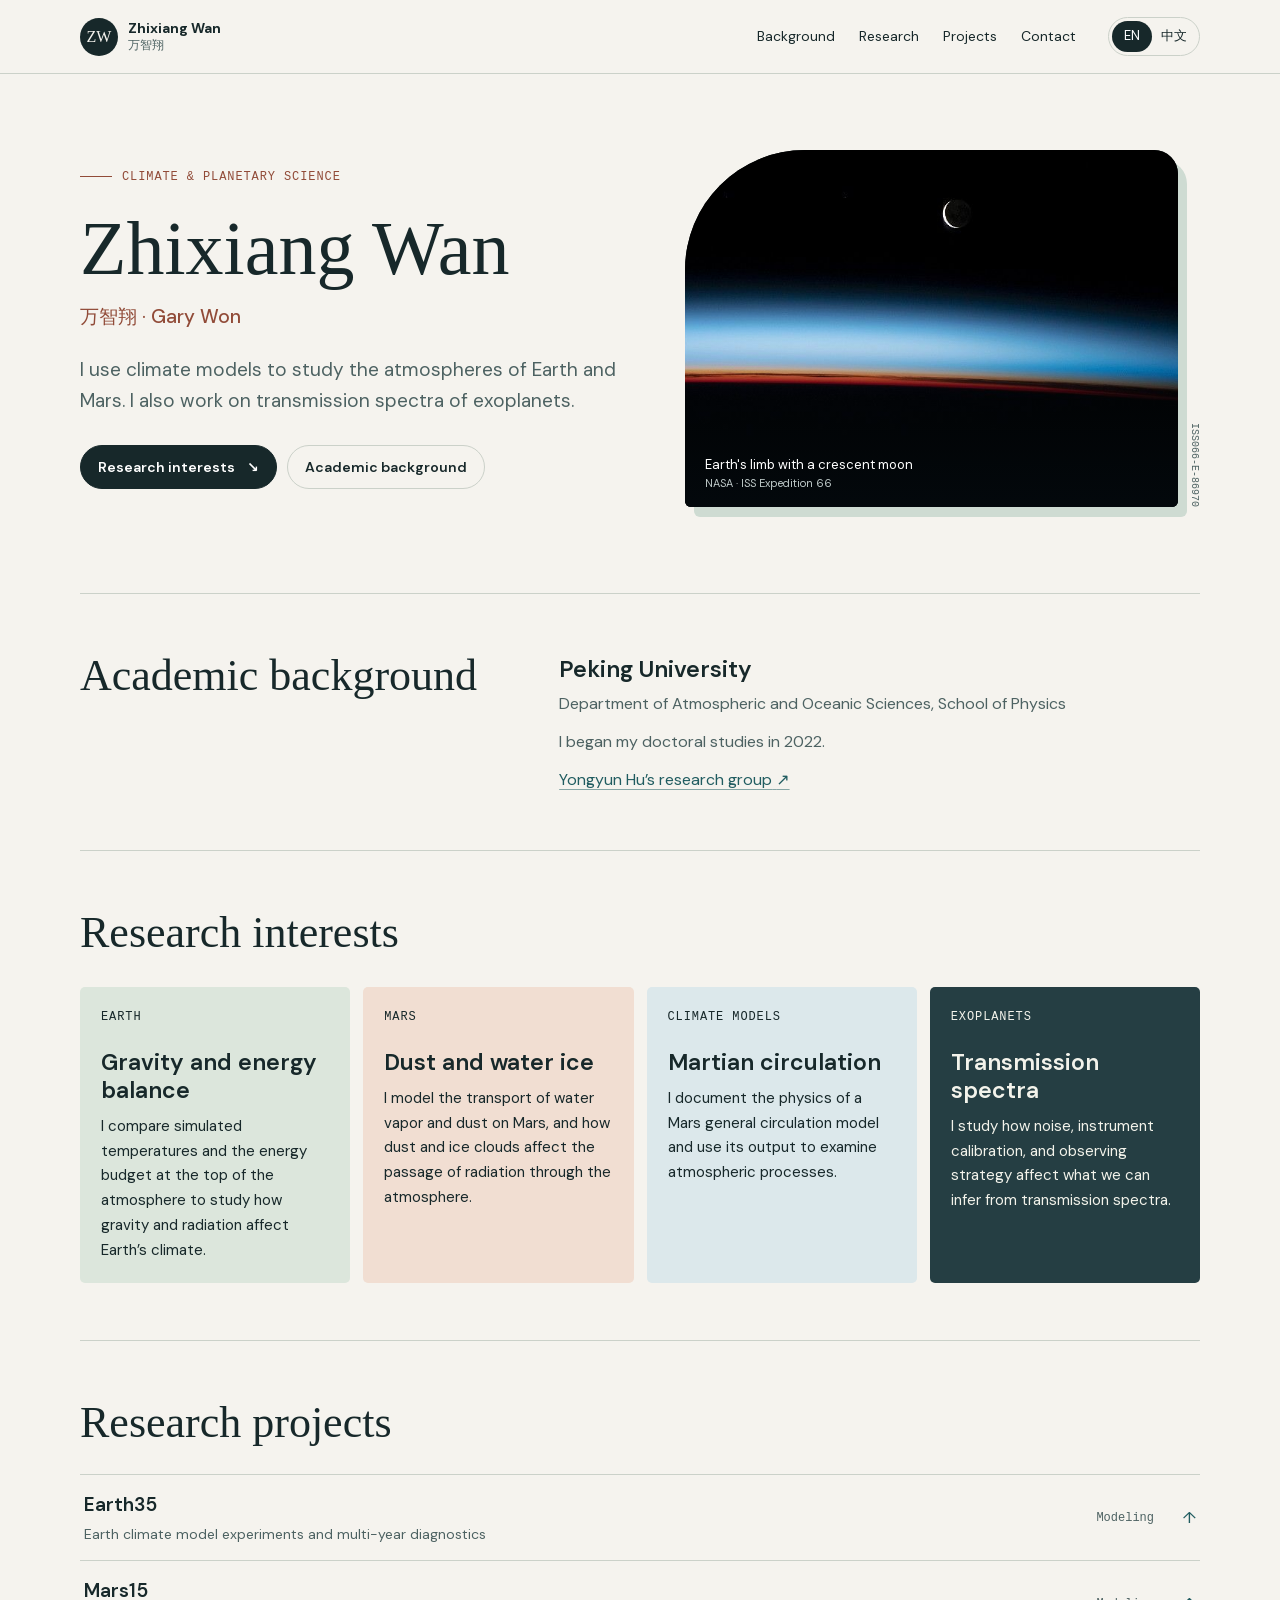
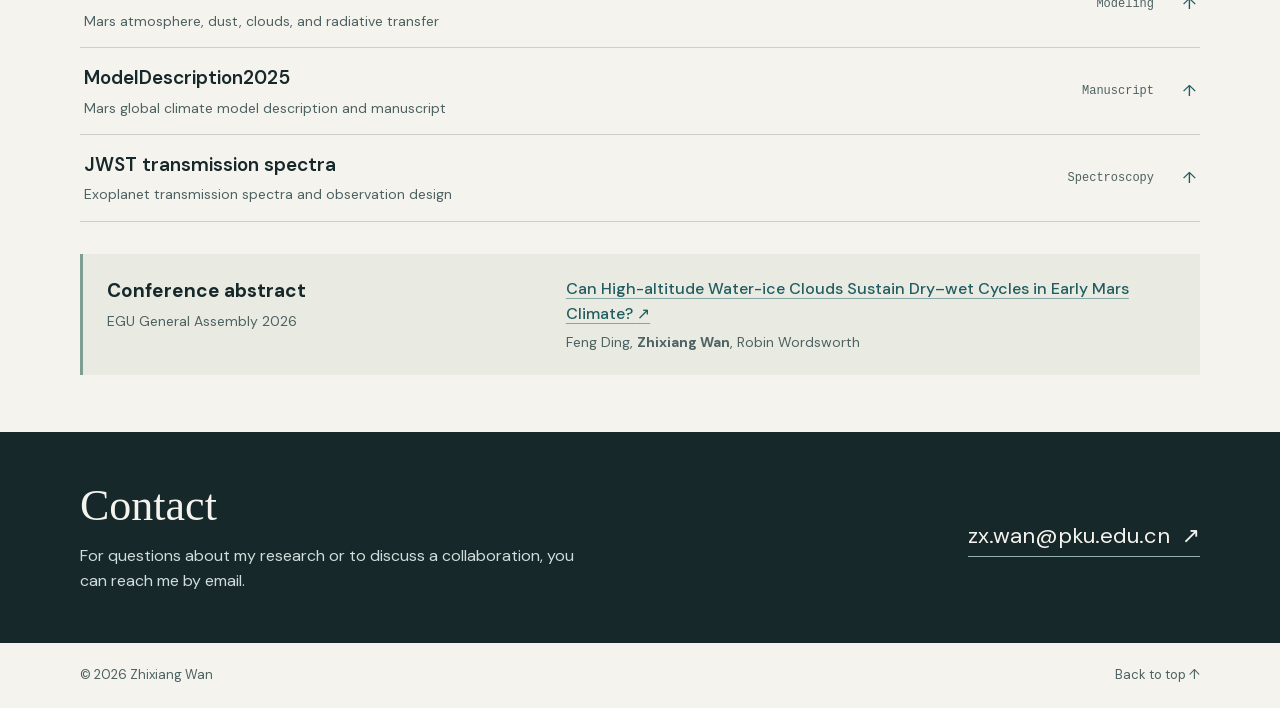
==== commit 35cd21ff: "Publish Zhixiang Wan’s bilingual academic homepage" ====
--- a/index.html
+++ b/index.html
@@ -1,214 +1,211 @@
 <!doctype html>
-<html lang="zh-CN">
-<head>
-<meta charset="utf-8">
-<meta name="viewport" content="width=device-width,initial-scale=1,viewport-fit=cover">
-<title>MindResort</title>
-<meta name="description" content="WonGary 的个人站点：小游戏和小作品的度假村。">
-<meta name="claude:viewport-fit-sides" content="cover">
-<link rel="preconnect" href="https://fonts.googleapis.com">
-<link rel="stylesheet" href="https://fonts.googleapis.com/css2?family=Bricolage+Grotesque:opsz,wght@12..96,400;12..96,600;12..96,800&family=JetBrains+Mono:wght@400;600&family=Noto+Sans+SC:wght@400;500;700&family=Noto+Serif+SC:wght@600;900&display=swap">
-<style>
-/* Layout: a resort lobby — big name sign, then a floor directory where each project is a "room" with a room number, then a seed lounge, then the front desk */
-:root{
-  --bg:#edf2ef; --panel:#f8faf8; --ink:#14232b; --muted:#56666c; --line:#c9d4cf;
-  --pool:#167f8c; --pool-soft:#d3e8e7; --gold:#b9852a; --felt:#15203a; --on-felt:#ece6d6;
-  --f-display:"Bricolage Grotesque","Helvetica Neue",Arial,sans-serif;
-  --f-cjk:"Noto Serif SC","Songti SC","STSong",serif;
-  --f-body:"Noto Sans SC","PingFang SC","Microsoft YaHei",system-ui,sans-serif;
-  --f-mono:"JetBrains Mono",ui-monospace,Menlo,monospace;
-  color-scheme:light;
-}
-@media (prefers-color-scheme:dark){:root:not([data-theme="light"]){
-  --bg:#0e171c; --panel:#142027; --ink:#e3ebe8; --muted:#93a4a8; --line:#24353c;
-  --pool:#4fc0cb; --pool-soft:#173a40; --gold:#e3b456; --felt:#1b2848; --on-felt:#ece6d6; color-scheme:dark}}
-:root[data-theme="dark"]{
-  --bg:#0e171c; --panel:#142027; --ink:#e3ebe8; --muted:#93a4a8; --line:#24353c;
-  --pool:#4fc0cb; --pool-soft:#173a40; --gold:#e3b456; --felt:#1b2848; --on-felt:#ece6d6; color-scheme:dark}
-
-*{box-sizing:border-box}
-html{padding-top:env(safe-area-inset-top,0px);padding-bottom:env(safe-area-inset-bottom,0px)}
-body{margin:0;background:var(--bg);color:var(--ink);font-family:var(--f-body);font-size:16px;line-height:1.7;-webkit-font-smoothing:antialiased}
-a{color:inherit}
-:focus-visible{outline:2px solid var(--pool);outline-offset:3px;border-radius:4px}
-.wrap{max-width:1040px;margin:0 auto;padding-left:max(20px,env(safe-area-inset-left,0px));padding-right:max(20px,env(safe-area-inset-right,0px))}
-
-/* header */
-.top{display:flex;justify-content:space-between;align-items:center;gap:16px;padding-block:22px;font-family:var(--f-mono);font-size:12px;letter-spacing:.08em;color:var(--muted);text-transform:uppercase}
-.top a{text-decoration:none}
-.top a:hover{color:var(--pool)}
-.top nav{display:flex;gap:18px}
-
-/* hero sign */
-.hero{padding-block:clamp(40px,9vw,110px) clamp(36px,6vw,72px);border-bottom:1px solid var(--line);display:grid;gap:28px}
-.sign{margin:0;font-family:var(--f-display);font-weight:800;font-size:clamp(56px,13vw,156px);line-height:.88;letter-spacing:-.045em}
-.sign span{display:block}
-.sign .r{color:var(--pool);padding-left:.55em}
-.sub{display:grid;grid-template-columns:auto minmax(0,1fr);gap:8px 24px;align-items:baseline;max-width:640px}
-.cn{font-family:var(--f-cjk);font-weight:900;font-size:clamp(26px,4vw,36px);letter-spacing:.12em;line-height:1.2}
-.lede{margin:0;color:var(--muted);text-wrap:pretty}
-.ripple{height:14px;max-width:420px;color:var(--pool);opacity:.6}
-
-/* section heads */
-section{padding-block:56px}
-.sh{display:flex;align-items:baseline;justify-content:space-between;gap:16px;margin-bottom:24px;flex-wrap:wrap}
-.sh h2{margin:0;font-family:var(--f-cjk);font-weight:600;font-size:clamp(22px,3vw,28px);letter-spacing:.06em;text-wrap:balance}
-.sh .k{font-family:var(--f-mono);font-size:12px;letter-spacing:.1em;color:var(--muted);text-transform:uppercase}
-
-/* floor directory */
-.rooms{display:grid;grid-template-columns:minmax(0,1.6fr) minmax(0,1fr);gap:20px}
-.room{position:relative;display:grid;border-radius:14px;overflow:hidden;text-decoration:none;min-width:0}
-.room .no{font-family:var(--f-mono);font-weight:600;font-size:13px;letter-spacing:.12em}
-.room h3{margin:0;font-family:var(--f-cjk);font-weight:900;letter-spacing:.06em;line-height:1.15}
-.room p{margin:0;text-wrap:pretty}
-
-.feat{background:var(--felt);color:var(--on-felt);grid-template-columns:minmax(0,1fr) auto;gap:20px;padding:28px;min-height:300px;transition:transform .2s}
-.feat:hover{transform:translateY(-3px)}
-.feat .txt{display:flex;flex-direction:column;gap:12px;min-width:0}
-.feat .no{color:#e3b456}
-.feat h3{font-size:clamp(34px,5vw,48px)}
-.feat p{color:#b9c2d8;max-width:30ch}
-.feat .tags{display:flex;gap:6px;flex-wrap:wrap;margin-top:auto}
-.feat .tags span{font-size:12px;padding:2px 9px;border:1px solid rgba(225,214,186,.28);border-radius:999px;color:#d8d0bc}
-.feat .go{display:inline-flex;align-items:center;gap:8px;font-weight:700;color:#1d1a12;background:#e3b456;border-radius:999px;padding:8px 18px;align-self:flex-start;font-size:15px}
-.fan{position:relative;width:150px;height:180px;align-self:center}
-.fan .c{position:absolute;left:40px;top:20px;width:84px;height:118px;border-radius:9px;background:#fffdf7;border:1px solid #cdbf9f;box-shadow:0 6px 16px rgba(0,0,0,.35);transform-origin:50% 120%;font-family:"Barlow Condensed","Arial Narrow",sans-serif;padding:6px 8px;line-height:.95;transition:transform .35s cubic-bezier(.2,.7,.2,1)}
-.fan .c b{display:block;font-size:30px}
-.fan .c i{font-style:normal;font-size:22px}
-.fan .c:nth-child(1){transform:rotate(-24deg);color:#1c1c24}
-.fan .c:nth-child(2){transform:rotate(-8deg);color:#cf2f28}
-.fan .c:nth-child(3){transform:rotate(8deg);color:#1d7a3c}
-.fan .c:nth-child(4){transform:rotate(24deg);color:#cf2f28;background:#fff3cf;border-color:#e3b456}
-.feat:hover .fan .c:nth-child(1){transform:rotate(-32deg)}
-.feat:hover .fan .c:nth-child(2){transform:rotate(-11deg)}
-.feat:hover .fan .c:nth-child(3){transform:rotate(11deg)}
-.feat:hover .fan .c:nth-child(4){transform:rotate(32deg)}
-
-.side{display:grid;gap:20px;grid-template-rows:1fr 1fr}
-.soon{background:var(--panel);border:1px dashed var(--line);padding:22px;gap:8px;align-content:start;color:var(--muted)}
-.soon .no{color:var(--muted)}
-.soon h3{font-size:22px;color:var(--ink)}
-
-/* seed lounge */
-.lounge{display:grid;grid-template-columns:repeat(2,minmax(0,1fr));gap:20px}
-.shelf{background:var(--panel);border:1px solid var(--line);border-radius:14px;padding:22px;min-width:0}
-.shelf h3{margin:0 0 4px;font-size:17px;display:flex;align-items:center;gap:8px}
-.shelf h3 .dot{width:10px;height:10px;border-radius:50%;background:var(--pool)}
-.shelf.bad h3 .dot{background:#c2402f}
-.shelf .note{margin:0 0 14px;font-size:13px;color:var(--muted)}
-.seeds{list-style:none;margin:0;padding:0;display:grid}
-.seeds li+li{border-top:1px solid var(--line)}
-.seeds a{display:grid;grid-template-columns:7.5em minmax(0,1fr) auto;gap:12px;align-items:baseline;padding:10px 4px;text-decoration:none}
-.seeds a:hover{background:var(--pool-soft)}
-.seeds code{font-family:var(--f-mono);font-weight:600;font-size:15px;letter-spacing:.12em;color:var(--pool)}
-.shelf.bad .seeds code{color:#c2402f}
-.seeds span{font-size:14px;min-width:0}
-.seeds em{font-style:normal;font-family:var(--f-mono);font-size:12px;color:var(--muted)}
-
-/* front desk */
-.desk{display:grid;grid-template-columns:minmax(0,1fr) minmax(0,1fr);gap:28px;align-items:start}
-.desk p{margin:0;max-width:44ch;color:var(--muted)}
-.links{display:grid;gap:10px}
-.links a{display:flex;justify-content:space-between;align-items:center;gap:12px;padding:14px 18px;border:1px solid var(--line);border-radius:12px;text-decoration:none;background:var(--panel);font-weight:500}
-.links a:hover{border-color:var(--pool);color:var(--pool)}
-.links small{font-family:var(--f-mono);font-size:12px;color:var(--muted)}
-
-footer{border-top:1px solid var(--line);padding-block:24px 40px;font-family:var(--f-mono);font-size:12px;color:var(--muted);display:flex;justify-content:space-between;gap:12px;flex-wrap:wrap}
-
-@media (max-width:760px){
-  .rooms,.lounge,.desk{grid-template-columns:minmax(0,1fr)}
-  .side{grid-template-rows:none}
-  .feat{grid-template-columns:minmax(0,1fr);min-height:0}
-  .fan{order:-1;width:150px;height:150px;justify-self:center}
-  .sub{grid-template-columns:minmax(0,1fr)}
-  .seeds a{grid-template-columns:6.6em minmax(0,1fr)}
-  .seeds em{display:none}
-}
-@media (prefers-reduced-motion:reduce){.feat,.fan .c{transition:none}}
-</style>
-</head>
-<body>
-
-<div class="wrap">
-  <header class="top">
-    <a href="./">WonGary</a>
-    <nav><a href="#rooms">房间</a><a href="#lounge">种子</a><a href="#desk">前台</a></nav>
-  </header>
-
-  <div class="hero">
-    <h1 class="sign"><span>Mind</span><span class="r">Resort</span></h1>
-    <div class="sub">
-      <div class="cn">心境度假村</div>
-      <p class="lede">这里放我做的小游戏和小作品。进来坐坐，挑个房间玩一会儿。</p>
-    </div>
-    <svg class="ripple" viewBox="0 0 420 14" preserveAspectRatio="none" aria-hidden="true"><path d="M0 7 Q 17.5 0 35 7 T 70 7 T 105 7 T 140 7 T 175 7 T 210 7 T 245 7 T 280 7 T 315 7 T 350 7 T 385 7 T 420 7" fill="none" stroke="currentColor" stroke-width="2"/></svg>
-  </div>
-
-  <section id="rooms">
-    <div class="sh"><h2>楼层指南</h2><span class="k">Floor directory · 1F</span></div>
-    <div class="rooms">
-      <a class="room feat" href="guandan/">
-        <div class="txt">
-          <span class="no">ROOM 101</span>
-          <h3>掼蛋牌桌</h3>
-          <p>两副牌、四个人、打到 A。你和 AI 对家搭档，对手会记牌，也会算概率。</p>
-          <div class="tags"><span>进贡还贡</span><span>逢人配</span><span>AI 出牌推荐</span><span>种子开局</span></div>
-          <span class="go">入座 →</span>
-        </div>
-        <div class="fan" aria-hidden="true">
-          <div class="c"><b>A</b><i>♠</i></div>
-          <div class="c"><b>K</b><i>♥</i></div>
-          <div class="c"><b>Q</b><i>♣</i></div>
-          <div class="c"><b>2</b><i>♥</i></div>
-        </div>
+<html lang="en" data-language="en">
+  <head>
+    <meta charset="UTF-8" />
+    <meta name="viewport" content="width=device-width, initial-scale=1.0" />
+    <meta
+      name="description"
+      content="Zhixiang Wan studies planetary atmospheres with Earth and Mars climate models and exoplanet transmission spectra. Research, academic background and contact information."
+      data-i18n-attr="content:page.description"
+    />
+    <meta name="theme-color" content="#f5f3ee" />
+    <title data-i18n="page.title">Zhixiang Wan | Climate &amp; planetary science</title>
+    <link rel="stylesheet" href="styles.css" />
+  </head>
+  <body>
+    <a class="skip-link" href="#top" data-i18n="nav.skip">Skip to content</a>
+    <header class="site-header">
+      <a class="brand" href="#top" aria-label="Zhixiang Wan, back to top" data-i18n-aria="brand.aria">
+        <span class="brand-mark">ZW</span>
+        <span class="brand-text">
+          <strong>Zhixiang Wan</strong>
+          <small>万智翔</small>
+        </span>
       </a>
-      <div class="side">
-        <div class="room soon"><span class="no">ROOM 102</span><h3>装修中</h3><p>下一个小作品正在搭。</p></div>
-        <div class="room soon"><span class="no">ROOM 103</span><h3>空房</h3><p>有想玩的点子，可以去 GitHub 告诉我。</p></div>
+
+      <nav class="desktop-nav" aria-label="Main navigation" data-i18n-aria="nav.aria">
+        <a href="#about" data-i18n="nav.about">Background</a>
+        <a href="#research" data-i18n="nav.research">Research</a>
+        <a href="#projects" data-i18n="nav.projects">Projects</a>
+        <a href="#contact" data-i18n="nav.contact">Contact</a>
+      </nav>
+
+      <div class="header-tools">
+        <div class="language-switch" role="group" aria-label="Language" data-i18n-aria="language.aria">
+          <button class="language-button is-active" type="button" data-language-button="en" lang="en" aria-label="English" aria-pressed="true">EN</button>
+          <button class="language-button" type="button" data-language-button="zh" lang="zh-CN" aria-label="中文" aria-pressed="false">中文</button>
+        </div>
+        <button class="menu-toggle" type="button" aria-expanded="false" aria-controls="mobile-menu" aria-label="Open menu">
+          <span aria-hidden="true"></span><span aria-hidden="true"></span><span aria-hidden="true"></span>
+        </button>
       </div>
-    </div>
-  </section>
-
-  <section id="lounge">
-    <div class="sh"><h2>种子收藏</h2><span class="k">Seed lounge · 掼蛋</span></div>
-    <div class="lounge">
-      <div class="shelf">
-        <h3><span class="dot"></span>逆天好牌</h3>
-        <p class="note">点开直接进牌局，第 1 局你拿到的就是这手牌。</p>
-        <ul class="seeds">
-          <li><a href="guandan/#WUWAL4"><code>WUWAL4</code><span>三条皇家同花顺</span><em>1 局</em></a></li>
-          <li><a href="guandan/#8XYHMQ"><code>8XYHMQ</code><span>天王炸 + 两条同花顺</span><em>1 局</em></a></li>
-          <li><a href="guandan/#9T45P6"><code>9T45P6</code><span>五个炸弹 + 两张配</span><em>1 局</em></a></li>
-          <li><a href="guandan/#CVT4MU"><code>CVT4MU</code><span>9 张 K 炸弹</span><em>1 局</em></a></li>
-          <li><a href="guandan/#NMZYWV"><code>NMZYWV</code><span>连续三局好牌</span><em>3 局</em></a></li>
-        </ul>
-      </div>
-      <div class="shelf bad">
-        <h3><span class="dot"></span>逆天烂牌</h3>
-        <p class="note">没有王、没有炸、没有配。看你能不能带着 AI 队友翻盘。</p>
-        <ul class="seeds">
-          <li><a href="guandan/#T543NE"><code>T543NE</code><span>连续三局一无所有</span><em>3 局</em></a></li>
-          <li><a href="guandan/#M2CG52"><code>M2CG52</code><span>前两局零牌力</span><em>3 局</em></a></li>
-          <li><a href="guandan/#HPM6SN"><code>HPM6SN</code><span>开局全是散牌</span><em>1 局</em></a></li>
-          <li><a href="guandan/#V6RB47"><code>V6RB47</code><span>开局全是散牌</span><em>1 局</em></a></li>
-        </ul>
-      </div>
-    </div>
-  </section>
-
-  <section id="desk">
-    <div class="sh"><h2>前台</h2><span class="k">Front desk</span></div>
-    <div class="desk">
-      <p>这里的作品都是单页网页，打开就能玩，手机也行。发现 bug 或者有新点子，欢迎在 GitHub 上找我。</p>
-      <div class="links">
-        <a href="https://github.com/WonGary" rel="noopener">GitHub <small>@WonGary</small></a>
-        <a href="https://github.com/WonGary/wongary.github.io" rel="noopener">本站源码 <small>wongary.github.io</small></a>
-      </div>
-    </div>
-  </section>
-
-  <footer><span>© 2026 MindResort</span><span>wongary.github.io</span></footer>
-</div>
-
-</body>
+
+      <nav class="mobile-menu" id="mobile-menu" aria-label="Mobile navigation" data-i18n-aria="nav.mobileAria" hidden>
+        <a href="#about" data-i18n="nav.about">Background</a>
+        <a href="#research" data-i18n="nav.research">Research</a>
+        <a href="#projects" data-i18n="nav.projects">Projects</a>
+        <a href="#contact" data-i18n="nav.contact">Contact</a>
+      </nav>
+    </header>
+
+    <main id="top" tabindex="-1">
+      <section class="hero section-wrap">
+        <div class="hero-copy">
+          <p class="eyebrow">
+            <span class="eyebrow-dot"></span>
+            <span data-i18n="hero.eyebrow">Climate &amp; planetary science</span>
+          </p>
+          <h1>
+            <span class="hero-name" data-i18n="hero.title">Zhixiang Wan</span>
+            <span class="hero-name-alt" data-i18n="hero.nameAlt">万智翔 · Gary Won</span>
+          </h1>
+          <p class="hero-lede" data-i18n="hero.lede">
+            I use climate models to study the atmospheres of Earth and Mars. I also work on transmission spectra of exoplanets.
+          </p>
+          <div class="hero-actions">
+            <a class="button button-primary" href="#research">
+              <span data-i18n="hero.primary">Research interests</span>
+              <span class="button-arrow" aria-hidden="true">↘</span>
+            </a>
+            <a class="button button-quiet" href="#about" data-i18n="hero.secondary">Academic background</a>
+          </div>
+        </div>
+
+        <figure class="hero-visual">
+          <div class="visual-frame">
+            <img
+              src="assets/earth-limb-nasa.jpg"
+              width="720" height="480"
+              alt="Earth's blue atmospheric limb with a crescent moon above it"
+              data-i18n-attr="alt:hero.imageAlt"
+            />
+            <div class="visual-overlay"></div>
+            <div class="visual-label visual-label-bottom">
+              <span data-i18n="hero.visualLabel">Earth's limb with a crescent moon</span>
+              <small data-i18n="hero.credit">NASA · ISS Expedition 66</small>
+            </div>
+          </div>
+          <figcaption class="visual-side-note">
+            <a href="https://science.nasa.gov/earth/earth-observatory/earths-limb-with-a-crescent-moon-150240/" aria-label="NASA photograph ISS066-E-86970" data-i18n-aria="hero.source">ISS066-E-86970</a>
+          </figcaption>
+        </figure>
+      </section>
+
+      <section class="section-wrap about-section" id="about">
+        <div class="about-layout">
+          <h2 data-i18n="hero.secondary">Academic background</h2>
+          <div class="about-copy">
+            <h3 data-i18n="about.university">Peking University</h3>
+            <p data-i18n="about.department">Department of Atmospheric and Oceanic Sciences, School of Physics</p>
+            <p data-i18n="about.education">I began my doctoral studies in 2022.</p>
+            <a class="text-link" href="https://faculty.pku.edu.cn/yyhu/en/zdylm/24959/list/index.htm" data-i18n-attr="href:about.groupUrl"><span data-i18n="about.group">Yongyun Hu’s research group</span> <span aria-hidden="true">↗</span></a>
+          </div>
+        </div>
+      </section>
+
+      <section class="section-wrap research-section" id="research">
+        <h2 data-i18n="hero.primary">Research interests</h2>
+        <div class="research-grid">
+          <article class="research-card research-card-sage" id="earth35">
+            <div class="card-topline" data-i18n="research.earth.tag">Earth</div>
+            <h3 data-i18n="research.earth.title">Gravity and energy balance</h3>
+            <p data-i18n="research.earth.body">
+              I compare simulated temperatures and the energy budget at the top of the atmosphere to study how gravity and radiation affect Earth’s climate.
+            </p>
+          </article>
+          <article class="research-card research-card-coral" id="mars15">
+            <div class="card-topline" data-i18n="research.mars.tag">Mars</div>
+            <h3 data-i18n="research.mars.title">Dust and water ice</h3>
+            <p data-i18n="research.mars.body">
+              I model the transport of water vapor and dust on Mars, and how dust and ice clouds affect the passage of radiation through the atmosphere.
+            </p>
+          </article>
+          <article class="research-card research-card-blue" id="model-description">
+            <div class="card-topline" data-i18n="research.model.tag">Climate models</div>
+            <h3 data-i18n="research.model.title">Martian circulation</h3>
+            <p data-i18n="research.model.body">
+              I document the physics of a Mars general circulation model and use its output to examine atmospheric processes.
+            </p>
+          </article>
+          <article class="research-card research-card-ink" id="jwst-spectrum">
+            <div class="card-topline" data-i18n="research.jwst.tag">Exoplanets</div>
+            <h3 data-i18n="research.jwst.title">Transmission spectra</h3>
+            <p data-i18n="research.jwst.body">
+              I study how noise, instrument calibration, and observing strategy affect what we can infer from transmission spectra.
+            </p>
+          </article>
+        </div>
+      </section>
+
+      <section class="section-wrap projects-section" id="projects">
+        <h2 data-i18n="projects.title">Research projects</h2>
+        <div class="project-list">
+          <a class="project-row" href="#earth35">
+            <span class="project-main">
+              <strong>Earth35</strong>
+              <small data-i18n="projects.earth">Earth climate model experiments and multi-year diagnostics</small>
+            </span>
+            <span class="project-type" data-i18n="projects.modeling">Modeling</span>
+            <span class="project-arrow" aria-hidden="true">↑</span>
+          </a>
+          <a class="project-row" href="#mars15">
+            <span class="project-main">
+              <strong>Mars15</strong>
+              <small data-i18n="projects.mars">Mars atmosphere, dust, clouds, and radiative transfer</small>
+            </span>
+            <span class="project-type" data-i18n="projects.modeling">Modeling</span>
+            <span class="project-arrow" aria-hidden="true">↑</span>
+          </a>
+          <a class="project-row" href="#model-description">
+            <span class="project-main">
+              <strong>ModelDescription2025</strong>
+              <small data-i18n="projects.manuscript">Mars global climate model description and manuscript</small>
+            </span>
+            <span class="project-type" data-i18n="projects.manuscriptType">Manuscript</span>
+            <span class="project-arrow" aria-hidden="true">↑</span>
+          </a>
+          <a class="project-row" href="#jwst-spectrum">
+            <span class="project-main">
+              <strong data-i18n="projects.jwstName">JWST transmission spectra</strong>
+              <small data-i18n="projects.jwst">Exoplanet transmission spectra and observation design</small>
+            </span>
+            <span class="project-type" data-i18n="projects.spectroscopy">Spectroscopy</span>
+            <span class="project-arrow" aria-hidden="true">↑</span>
+          </a>
+        </div>
+        <article class="abstract">
+          <div>
+            <h3 data-i18n="abstract.label">Conference abstract</h3>
+            <p data-i18n="abstract.venue">EGU General Assembly 2026</p>
+          </div>
+          <div>
+            <a class="text-link" lang="en" href="https://doi.org/10.5194/egusphere-egu26-10203">Can High-altitude Water-ice Clouds Sustain Dry–wet Cycles in Early Mars Climate? <span aria-hidden="true">↗</span></a>
+            <p lang="en">Feng Ding, <strong>Zhixiang Wan</strong>, Robin Wordsworth</p>
+          </div>
+        </article>
+      </section>
+
+      <section class="contact-section" id="contact">
+        <div class="contact-inner section-wrap">
+          <div class="contact-copy">
+            <h2 data-i18n="nav.contact">Contact</h2>
+            <p data-i18n="contact.body">
+              For questions about my research or to discuss a collaboration, you can reach me by email.
+            </p>
+          </div>
+          <a class="contact-email" href="mailto:zx.wan@pku.edu.cn">
+            <span>zx.wan@pku.edu.cn</span>
+            <span aria-hidden="true">↗</span>
+          </a>
+        </div>
+      </section>
+    </main>
+
+    <footer class="site-footer section-wrap">
+      <span>© <span id="current-year"></span> Zhixiang Wan</span>
+      <a href="#top" data-i18n="footer.back">Back to top ↑</a>
+    </footer>
+
+    <script src="script.js"></script>
+  </body>
 </html>
--- a/styles.css
+++ b/styles.css
@@ -0,0 +1,251 @@
+@font-face {
+  font-family: "DM Sans";
+  src: url("assets/dm-sans-latin.woff2") format("woff2");
+  font-style: normal;
+  font-weight: 400 700;
+  font-display: swap;
+}
+
+:root {
+  color-scheme: light;
+  --paper: #f5f3ee;
+  --ink: #17282a;
+  --muted: #4d6262;
+  --rule: #cbd1c9;
+  --rust: #914b38;
+  --teal: #205c60;
+  --sans: "DM Sans", "PingFang SC", "Microsoft YaHei", system-ui, sans-serif;
+  --display: Georgia, "Songti SC", "Noto Serif CJK SC", "STSong", serif;
+  --mono: ui-monospace, "SFMono-Regular", Consolas, "PingFang SC", monospace;
+  font-family: var(--sans);
+  color: var(--ink);
+  background: var(--paper);
+  -webkit-text-size-adjust: 100%;
+}
+
+*, *::before, *::after { box-sizing: border-box; }
+html { scroll-behavior: smooth; scroll-padding-top: 90px; }
+body, figure, h1, h2, h3, p { margin: 0; }
+body { line-height: 1.6; }
+button, a { color: inherit; font: inherit; }
+a { text-decoration: none; }
+button { cursor: pointer; }
+[hidden] { display: none !important; }
+:focus-visible { outline: 3px solid #287e92; outline-offset: 4px; }
+::selection { background: #c5e1d8; color: #17282a; }
+.section-wrap { width: min(100% - 72px, 1120px); margin-inline: auto; }
+.skip-link {
+  position: fixed;
+  z-index: 10;
+  left: 1rem;
+  top: .7rem;
+  padding: .55rem 1rem;
+  background: var(--ink);
+  color: white;
+  transform: translateY(-170%);
+}
+.skip-link:focus { transform: none; }
+
+.site-header {
+  position: sticky;
+  top: 0;
+  z-index: 3;
+  display: flex;
+  align-items: center;
+  gap: 2rem;
+  min-height: 74px;
+  padding: .7rem max(36px, calc((100% - 1120px) / 2));
+  border-bottom: 1px solid var(--rule);
+  background: rgba(245, 243, 238, .97);
+}
+.brand, .header-tools, .desktop-nav, .language-switch, .hero-actions {
+  display: flex;
+  align-items: center;
+}
+.brand { gap: 10px; margin-right: auto; flex-shrink: 0; }
+.brand-mark {
+  display: grid;
+  width: 38px;
+  height: 38px;
+  place-items: center;
+  border-radius: 50%;
+  color: var(--paper);
+  background: var(--ink);
+  font-family: var(--display);
+  font-size: 16px;
+}
+.brand-text { display: grid; line-height: 1.28; }
+.brand-text strong { font-size: 14px; }
+.brand-text small { font-size: 12px; color: var(--muted); }
+.desktop-nav { gap: 24px; }
+.desktop-nav a, .mobile-menu a { font-size: 14px; }
+.desktop-nav a:hover, .mobile-menu a:hover, .site-footer a:hover { color: var(--rust); text-decoration: underline; text-underline-offset: .25em; }
+.header-tools { gap: 9px; }
+.language-switch { border: 1px solid var(--rule); padding: 3px; border-radius: 30px; }
+.language-button {
+  min-width: 40px;
+  min-height: 31px;
+  padding: 2px 9px;
+  border: 0;
+  border-radius: 30px;
+  background: transparent;
+  font-size: 13px;
+}
+.language-button[aria-pressed="true"] { color: white; background: var(--ink); }
+.menu-toggle, .mobile-menu { display: none; }
+
+.hero {
+  display: grid;
+  grid-template-columns: 1fr .94fr;
+  gap: 58px;
+  align-items: center;
+  padding-block: 76px 86px;
+}
+.hero > *, .project-main { min-width: 0; }
+.eyebrow, .card-topline, .project-type, .visual-side-note {
+  font-family: var(--mono);
+  font-size: 12px;
+  line-height: 1.5;
+}
+.eyebrow, .card-topline { letter-spacing: .075em; text-transform: uppercase; }
+.eyebrow { display: flex; align-items: center; gap: 10px; margin-bottom: 20px; color: var(--rust); }
+.eyebrow-dot { height: 1px; width: 32px; background: currentColor; }
+h1, h2 { font-family: var(--display); font-weight: 400; line-height: 1.12; }
+h1 { font-size: 76px; }
+h2 { font-size: 44px; text-wrap: balance; }
+.hero-name, .hero-name-alt { display: block; }
+.hero-name-alt { margin-top: 12px; font: 500 19px/1.5 var(--sans); color: var(--rust); }
+:lang(zh-CN) .hero-name { line-height: 1.25; }
+.hero-lede { max-width: 31em; margin-block: 24px 29px; color: var(--muted); font-size: 19px; }
+.hero-actions { flex-wrap: wrap; gap: 10px; }
+.button {
+  display: inline-flex;
+  align-items: center;
+  gap: 12px;
+  padding: 10px 17px;
+  min-height: 44px;
+  border: 1px solid var(--rule);
+  border-radius: 24px;
+  font-size: 14px;
+  font-weight: 600;
+}
+.button-primary { color: white; background: var(--ink); border-color: var(--ink); }
+.button-primary:hover { background: var(--teal); }
+.button-quiet:hover { border-color: var(--ink); }
+.hero-visual { position: relative; width: 100%; padding-right: 22px; }
+.visual-frame {
+  position: relative;
+  overflow: hidden;
+  aspect-ratio: 1.38;
+  isolation: isolate;
+  border-radius: 120px 24px 6px 6px;
+  background: #101719;
+  box-shadow: 9px 10px 0 #cedbd2;
+}
+.visual-frame img { display: block; width: 100%; height: 100%; object-fit: cover; object-position: 52% 45%; }
+.visual-overlay { position: absolute; inset: 50% 0 0; background: linear-gradient(transparent, rgb(4 11 16 / .75)); }
+.visual-label { position: absolute; bottom: 14px; left: 20px; right: 16px; display: grid; color: white; font-size: 13px; }
+.visual-label small { color: #bfcac9; font-size: 11px; }
+.visual-side-note { position: absolute; right: -2px; bottom: 0; writing-mode: vertical-rl; color: var(--muted); font-size: 10px; }
+.visual-side-note a:hover { text-decoration: underline; }
+
+.about-section, .research-section, .projects-section { padding-block: 57px; border-top: 1px solid var(--rule); }
+.about-layout, .abstract { display: grid; grid-template-columns: minmax(0, .8fr) minmax(0, 1.2fr); gap: 52px; }
+.about-copy h3 { margin-bottom: .2rem; font-weight: 600; font-size: 23px; }
+.about-copy p, .abstract p { color: var(--muted); }
+.about-copy p + p { margin-top: .75rem; }
+.text-link { color: var(--teal); text-decoration: underline; text-decoration-color: #86a6a5; text-underline-offset: .22em; }
+.text-link:hover { color: var(--rust); text-decoration-color: currentColor; }
+.about-copy .text-link { display: inline-block; margin-top: .8rem; }
+.research-grid { display: grid; grid-template-columns: repeat(4, minmax(0, 1fr)); gap: 13px; margin-top: 30px; }
+.research-card { padding: 21px; border-radius: 5px; }
+.research-card-sage { background: #dce6dc; }
+.research-card-coral { background: #f1ded2; }
+.research-card-blue { background: #dce8eb; }
+.research-card-ink { background: #253e43; color: #f3f3eb; }
+.card-topline { margin-bottom: 1.4rem; }
+.research-card h3 { margin-bottom: .6rem; font-size: 23px; font-weight: 600; line-height: 1.22; }
+.research-card p { font-size: 15px; line-height: 1.65; }
+.research-card:target { outline: 2px solid var(--teal); outline-offset: 3px; }
+.project-list { margin-top: 26px; border-top: 1px solid var(--rule); }
+.project-row {
+  display: grid;
+  grid-template-columns: minmax(0, 1fr) auto 22px;
+  gap: 20px;
+  align-items: center;
+  padding: 15px 4px;
+  border-bottom: 1px solid var(--rule);
+}
+.project-row:hover { background: #e9ece5; }
+.project-main { display: grid; gap: 3px; }
+.project-main strong { font-size: 19px; font-weight: 600; overflow-wrap: anywhere; }
+.project-main small, .project-type { color: var(--muted); }
+.project-main small { font-size: 14px; }
+.project-arrow { text-align: right; color: var(--teal); }
+.abstract { margin-top: 32px; padding: 22px 24px; background: #e9eae2; border-left: 3px solid #7e9e91; }
+.abstract h3 { font-size: 19px; }
+.abstract p { margin-top: .25rem; font-size: 14px; }
+.abstract .text-link { font-weight: 500; }
+
+.contact-section { background: var(--ink); color: var(--paper); }
+.contact-inner { display: flex; justify-content: space-between; align-items: center; gap: 30px; padding-block: 49px; }
+.contact-copy p { margin-top: 12px; max-width: 32em; color: #d0dedb; }
+.contact-email { display: inline-flex; align-items: center; gap: 12px; padding-bottom: 3px; border-bottom: 1px solid #91b2ac; font-size: 22px; }
+.contact-email:hover { color: #c0ded4; }
+.site-footer { display: flex; justify-content: space-between; flex-wrap: wrap; gap: 10px; padding-block: 22px; font-size: 13px; color: var(--muted); }
+
+@media (max-width: 980px) {
+  .section-wrap { width: calc(100% - 54px); }
+  .site-header { padding-inline: 27px; gap: 16px; }
+  .desktop-nav { gap: 15px; }
+  .hero { gap: 30px; }
+  h1 { font-size: 59px; }
+  .research-grid { grid-template-columns: repeat(2, minmax(0, 1fr)); }
+}
+
+@media (max-width: 720px) {
+  html { scroll-padding-top: 76px; }
+  .section-wrap { width: calc(100% - 36px); }
+  .site-header { min-height: 63px; padding-inline: 18px; }
+  .desktop-nav { display: none; }
+  .language-button { min-height: 34px; }
+  .menu-toggle {
+    display: grid;
+    place-content: center;
+    gap: 4px;
+    width: 40px;
+    height: 40px;
+    border-radius: 50%;
+    border: 1px solid var(--rule);
+    background: transparent;
+  }
+  .menu-toggle span { display: block; width: 16px; height: 1px; background: var(--ink); }
+  .menu-toggle[aria-expanded="true"] span:first-child { transform: translateY(5px) rotate(45deg); }
+  .menu-toggle[aria-expanded="true"] span:nth-child(2) { visibility: hidden; }
+  .menu-toggle[aria-expanded="true"] span:last-child { transform: translateY(-5px) rotate(-45deg); }
+  .mobile-menu { position: absolute; inset: 100% 0 auto; display: grid; padding: 5px 18px 12px; border-bottom: 1px solid var(--rule); background: var(--paper); }
+  .mobile-menu a { padding: .6rem .5rem; }
+  .hero { grid-template-columns: 1fr; gap: 32px; padding-block: 39px 42px; }
+  h1 { font-size: 51px; }
+  h2 { font-size: 34px; }
+  .hero-name-alt { font-size: 17px; margin-top: 6px; }
+  .hero-lede { font-size: 17px; margin-block: 16px 20px; }
+  .eyebrow { margin-bottom: 12px; font-size: 11px; }
+  .hero-visual { max-width: 490px; }
+  .visual-frame { aspect-ratio: 1.75; border-top-left-radius: 65px; }
+  .about-section, .research-section, .projects-section { padding-block: 36px; }
+  .about-layout, .abstract { grid-template-columns: 1fr; gap: 14px; }
+  .research-grid { margin-top: 18px; }
+  .card-topline { margin-bottom: .75rem; }
+  .project-row { grid-template-columns: minmax(0, 1fr) 20px; gap: 8px; }
+  .project-type { display: none; }
+  .abstract { padding: 16px; }
+  .contact-inner { flex-direction: column; align-items: flex-start; gap: 18px; padding-block: 34px; }
+}
+@media (max-width: 480px) {
+  .research-grid { grid-template-columns: 1fr; }
+  .research-card { padding: 18px; }
+}
+@media (prefers-reduced-motion: reduce) {
+  html { scroll-behavior: auto; }
+}
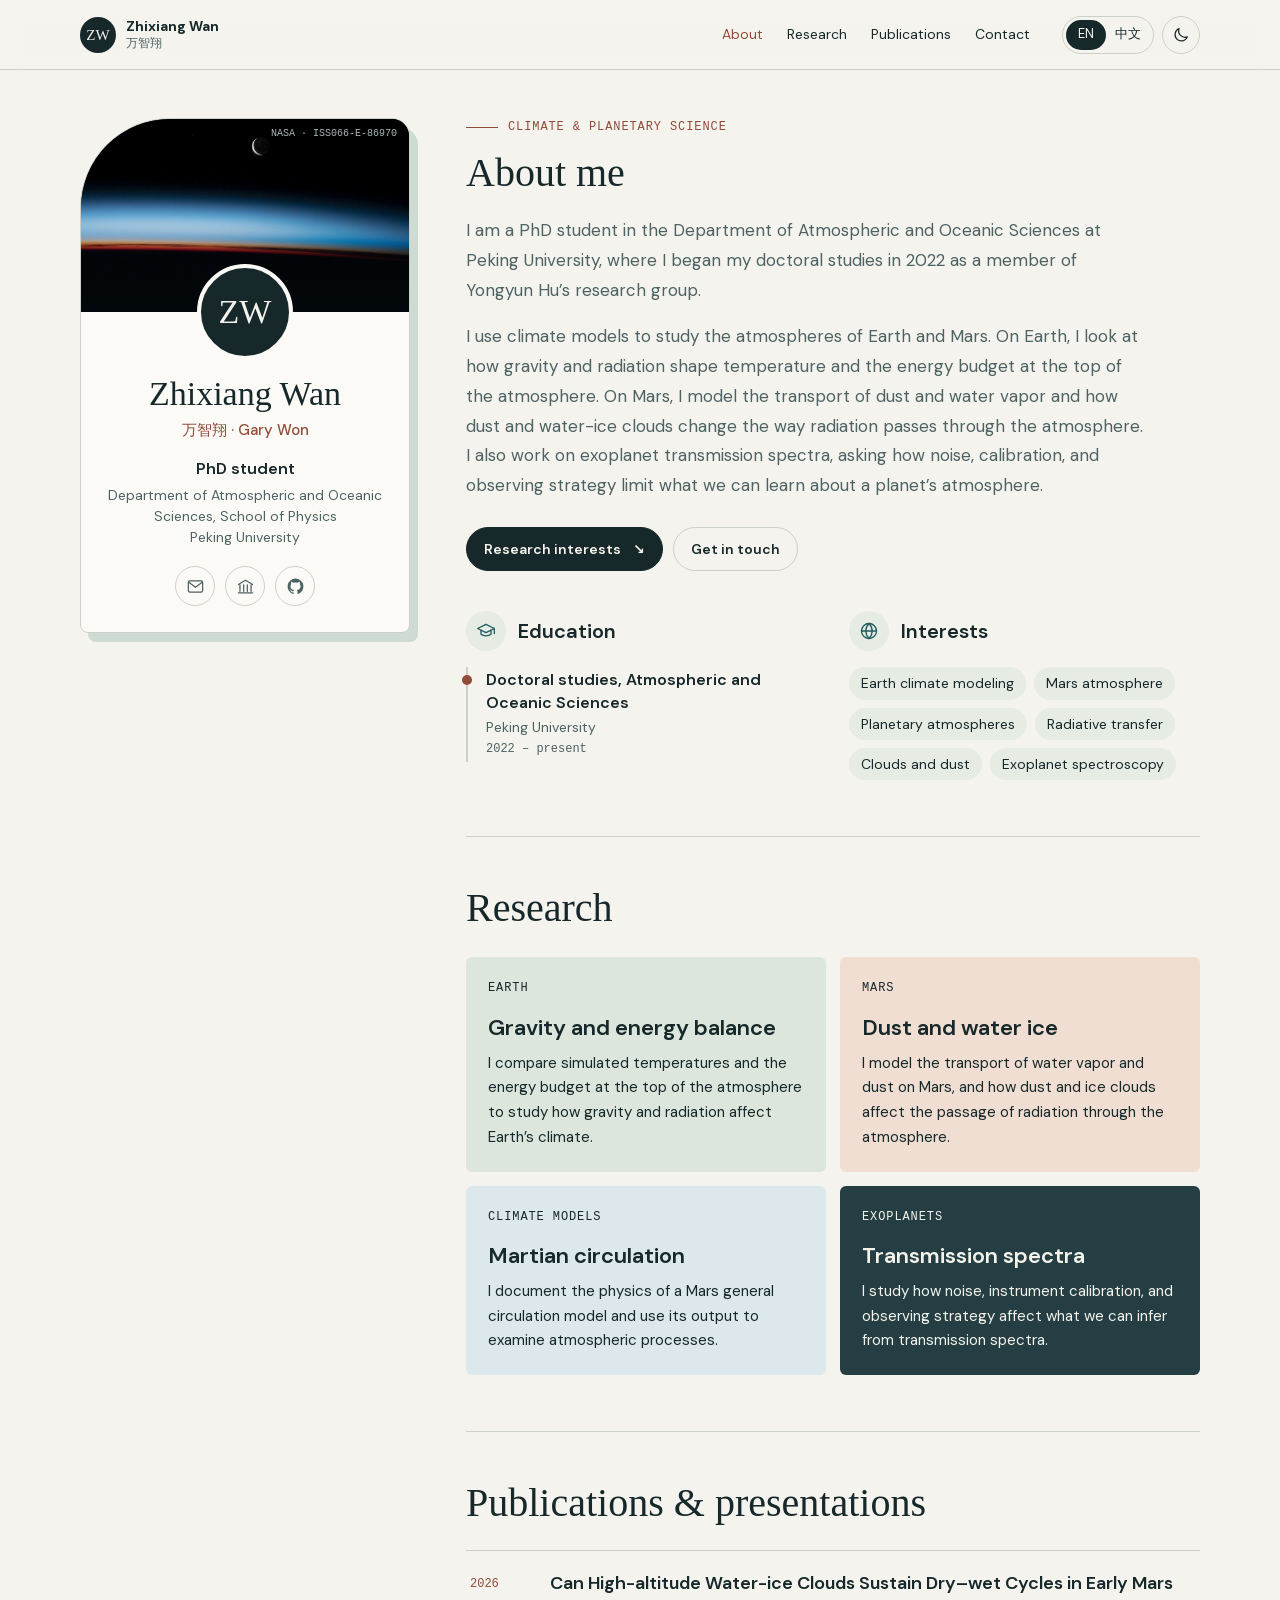
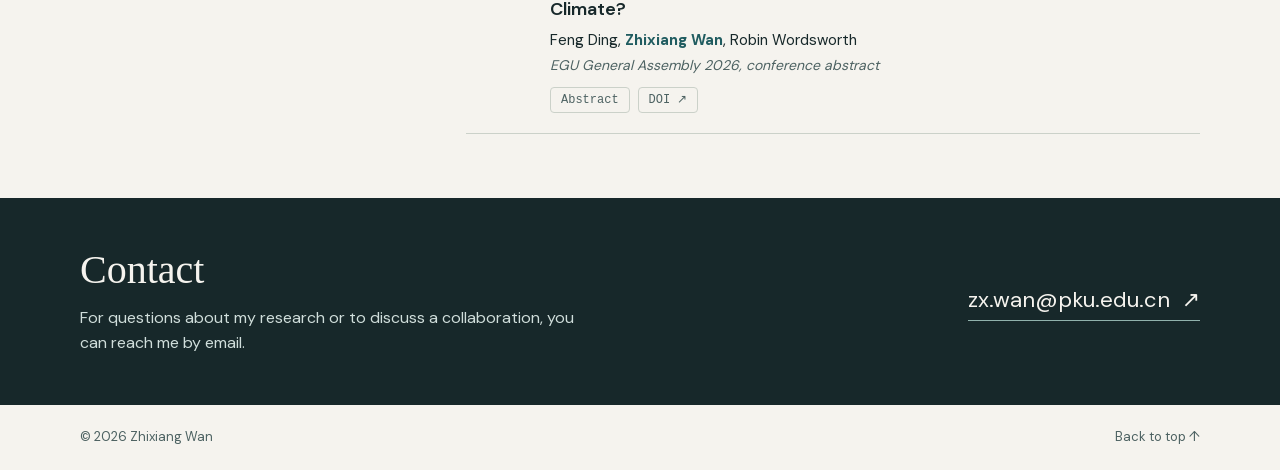
==== commit e9c37250: "Redesign homepage as profile + resume layout with light/dark theme Co-Authored-By: Claude Opus 5.5 <" ====
--- a/index.html
+++ b/index.html
@@ -10,6 +10,17 @@
     />
     <meta name="theme-color" content="#f5f3ee" />
     <title data-i18n="page.title">Zhixiang Wan | Climate &amp; planetary science</title>
+    <script>
+      // Apply the saved or system theme before first paint.
+      (function () {
+        var theme;
+        try { theme = localStorage.getItem("homepage-theme"); } catch (e) {}
+        if (theme !== "light" && theme !== "dark") {
+          theme = window.matchMedia && matchMedia("(prefers-color-scheme: dark)").matches ? "dark" : "light";
+        }
+        document.documentElement.dataset.theme = theme;
+      })();
+    </script>
     <link rel="stylesheet" href="styles.css" />
   </head>
   <body>
@@ -24,9 +35,9 @@
       </a>
 
       <nav class="desktop-nav" aria-label="Main navigation" data-i18n-aria="nav.aria">
-        <a href="#about" data-i18n="nav.about">Background</a>
+        <a href="#about" data-i18n="nav.about">About</a>
         <a href="#research" data-i18n="nav.research">Research</a>
-        <a href="#projects" data-i18n="nav.projects">Projects</a>
+        <a href="#publications" data-i18n="nav.publications">Publications</a>
         <a href="#contact" data-i18n="nav.contact">Contact</a>
       </nav>
 
@@ -35,155 +46,181 @@
           <button class="language-button is-active" type="button" data-language-button="en" lang="en" aria-label="English" aria-pressed="true">EN</button>
           <button class="language-button" type="button" data-language-button="zh" lang="zh-CN" aria-label="中文" aria-pressed="false">中文</button>
         </div>
-        <button class="menu-toggle" type="button" aria-expanded="false" aria-controls="mobile-menu" aria-label="Open menu">
+        <button class="icon-button theme-toggle" type="button" aria-label="Switch to dark mode">
+          <svg class="icon-moon" viewBox="0 0 24 24" aria-hidden="true"><path d="M20.5 14.5A8.5 8.5 0 0 1 9.5 3.5a8.5 8.5 0 1 0 11 11Z" /></svg>
+          <svg class="icon-sun" viewBox="0 0 24 24" aria-hidden="true"><circle cx="12" cy="12" r="4" /><path d="M12 2v2.5M12 19.5V22M4.9 4.9l1.8 1.8M17.3 17.3l1.8 1.8M2 12h2.5M19.5 12H22M4.9 19.1l1.8-1.8M17.3 6.7l1.8-1.8" /></svg>
+        </button>
+        <button class="icon-button menu-toggle" type="button" aria-expanded="false" aria-controls="mobile-menu" aria-label="Open menu">
           <span aria-hidden="true"></span><span aria-hidden="true"></span><span aria-hidden="true"></span>
         </button>
       </div>
 
       <nav class="mobile-menu" id="mobile-menu" aria-label="Mobile navigation" data-i18n-aria="nav.mobileAria" hidden>
-        <a href="#about" data-i18n="nav.about">Background</a>
+        <a href="#about" data-i18n="nav.about">About</a>
         <a href="#research" data-i18n="nav.research">Research</a>
-        <a href="#projects" data-i18n="nav.projects">Projects</a>
+        <a href="#publications" data-i18n="nav.publications">Publications</a>
         <a href="#contact" data-i18n="nav.contact">Contact</a>
       </nav>
     </header>
 
     <main id="top" tabindex="-1">
-      <section class="hero section-wrap">
-        <div class="hero-copy">
-          <p class="eyebrow">
-            <span class="eyebrow-dot"></span>
-            <span data-i18n="hero.eyebrow">Climate &amp; planetary science</span>
-          </p>
-          <h1>
-            <span class="hero-name" data-i18n="hero.title">Zhixiang Wan</span>
-            <span class="hero-name-alt" data-i18n="hero.nameAlt">万智翔 · Gary Won</span>
-          </h1>
-          <p class="hero-lede" data-i18n="hero.lede">
-            I use climate models to study the atmospheres of Earth and Mars. I also work on transmission spectra of exoplanets.
-          </p>
-          <div class="hero-actions">
-            <a class="button button-primary" href="#research">
-              <span data-i18n="hero.primary">Research interests</span>
-              <span class="button-arrow" aria-hidden="true">↘</span>
-            </a>
-            <a class="button button-quiet" href="#about" data-i18n="hero.secondary">Academic background</a>
+      <div class="layout section-wrap">
+        <aside class="profile" aria-label="Profile" data-i18n-aria="profile.aria">
+          <div class="profile-card">
+            <figure class="profile-cover">
+              <img
+                src="assets/earth-limb-nasa.jpg"
+                width="720" height="480"
+                alt="Earth's blue atmospheric limb with a crescent moon above it"
+                data-i18n-attr="alt:hero.imageAlt"
+              />
+              <figcaption>
+                <a href="https://science.nasa.gov/earth/earth-observatory/earths-limb-with-a-crescent-moon-150240/" data-i18n="hero.credit">NASA · ISS066-E-86970</a>
+              </figcaption>
+            </figure>
+            <div class="profile-body">
+              <span class="avatar" aria-hidden="true">ZW</span>
+              <h1>
+                <span class="profile-name" data-i18n="hero.title">Zhixiang Wan</span>
+                <span class="profile-name-alt" data-i18n="hero.nameAlt">万智翔 · Gary Won</span>
+              </h1>
+              <p class="profile-role" data-i18n="profile.role">PhD student</p>
+              <p class="profile-affiliation">
+                <span data-i18n="about.department">Department of Atmospheric and Oceanic Sciences, School of Physics</span><br />
+                <span data-i18n="about.university">Peking University</span>
+              </p>
+              <ul class="profile-links">
+                <li>
+                  <a href="mailto:zx.wan@pku.edu.cn" aria-label="Email" data-i18n-aria="links.email" title="zx.wan@pku.edu.cn">
+                    <svg viewBox="0 0 24 24" aria-hidden="true"><rect x="3" y="5" width="18" height="14" rx="2" /><path d="m3.5 6.5 8.5 6.5 8.5-6.5" /></svg>
+                  </a>
+                </li>
+                <li>
+                  <a href="https://faculty.pku.edu.cn/yyhu/en/zdylm/24959/list/index.htm" aria-label="Research group" data-i18n-aria="links.group" data-i18n-attr="href:about.groupUrl" title="Yongyun Hu’s research group">
+                    <svg viewBox="0 0 24 24" aria-hidden="true"><path d="M3 9.5 12 4l9 5.5M5 10v8M9.7 10v8M14.3 10v8M19 10v8M3 20h18" /></svg>
+                  </a>
+                </li>
+                <li>
+                  <a href="https://github.com/WonGary" aria-label="GitHub" title="GitHub">
+                    <svg class="filled" viewBox="0 0 24 24" aria-hidden="true"><path d="M12 2a10 10 0 0 0-3.16 19.49c.5.09.68-.22.68-.48v-1.7c-2.78.6-3.37-1.34-3.37-1.34-.45-1.16-1.11-1.47-1.11-1.47-.91-.62.07-.6.07-.6 1 .07 1.53 1.03 1.53 1.03.9 1.52 2.34 1.08 2.91.83.09-.65.35-1.09.63-1.34-2.22-.25-4.55-1.11-4.55-4.94 0-1.09.39-1.98 1.03-2.68-.1-.25-.45-1.27.1-2.65 0 0 .84-.27 2.75 1.02a9.5 9.5 0 0 1 5 0c1.91-1.29 2.75-1.02 2.75-1.02.55 1.38.2 2.4.1 2.65.64.7 1.03 1.59 1.03 2.68 0 3.84-2.34 4.69-4.57 4.93.36.31.68.92.68 1.85v2.75c0 .27.18.58.69.48A10 10 0 0 0 12 2Z" /></svg>
+                  </a>
+                </li>
+              </ul>
+            </div>
           </div>
+        </aside>
+
+        <div class="content">
+          <section class="block" id="about">
+            <p class="eyebrow">
+              <span class="eyebrow-dot"></span>
+              <span data-i18n="hero.eyebrow">Climate &amp; planetary science</span>
+            </p>
+            <h2 data-i18n="about.title">About me</h2>
+            <div class="prose">
+              <p data-i18n="about.p1">
+                I am a PhD student in the Department of Atmospheric and Oceanic Sciences at Peking University, where I began my doctoral studies in 2022 as a member of Yongyun Hu’s research group.
+              </p>
+              <p data-i18n="about.p2">
+                I use climate models to study the atmospheres of Earth and Mars. On Earth, I look at how gravity and radiation shape temperature and the energy budget at the top of the atmosphere. On Mars, I model the transport of dust and water vapor and how dust and water-ice clouds change the way radiation passes through the atmosphere. I also work on exoplanet transmission spectra, asking how noise, calibration, and observing strategy limit what we can learn about a planet’s atmosphere.
+              </p>
+            </div>
+            <div class="hero-actions">
+              <a class="button button-primary" href="#research">
+                <span data-i18n="hero.primary">Research interests</span>
+                <span aria-hidden="true">↘</span>
+              </a>
+              <a class="button button-quiet" href="mailto:zx.wan@pku.edu.cn" data-i18n="hero.email">Get in touch</a>
+            </div>
+
+            <div class="facts">
+              <div class="fact">
+                <h3 class="fact-title">
+                  <span class="fact-icon" aria-hidden="true">
+                    <svg viewBox="0 0 24 24"><path d="M2 9l10-5 10 5-10 5L2 9Z" /><path d="M6 11v5c3 2.5 9 2.5 12 0v-5M22 9v6" /></svg>
+                  </span>
+                  <span data-i18n="education.title">Education</span>
+                </h3>
+                <ol class="timeline">
+                  <li>
+                    <strong data-i18n="education.phd">Doctoral studies, Atmospheric and Oceanic Sciences</strong>
+                    <span data-i18n="about.university">Peking University</span>
+                    <time data-i18n="education.phdYears">2022 – present</time>
+                  </li>
+                </ol>
+              </div>
+              <div class="fact">
+                <h3 class="fact-title">
+                  <span class="fact-icon" aria-hidden="true">
+                    <svg viewBox="0 0 24 24"><circle cx="12" cy="12" r="9" /><path d="M3 12h18M12 3c2.5 2.5 3.8 5.5 3.8 9s-1.3 6.5-3.8 9c-2.5-2.5-3.8-5.5-3.8-9S9.5 5.5 12 3Z" /></svg>
+                  </span>
+                  <span data-i18n="interests.title">Interests</span>
+                </h3>
+                <ul class="chips">
+                  <li data-i18n="interests.earth">Earth climate modeling</li>
+                  <li data-i18n="interests.mars">Mars atmosphere</li>
+                  <li data-i18n="interests.planetary">Planetary atmospheres</li>
+                  <li data-i18n="interests.radiation">Radiative transfer</li>
+                  <li data-i18n="interests.clouds">Clouds and dust</li>
+                  <li data-i18n="interests.exoplanets">Exoplanet spectroscopy</li>
+                </ul>
+              </div>
+            </div>
+          </section>
+
+          <section class="block" id="research">
+            <h2 data-i18n="nav.research">Research</h2>
+            <div class="research-grid">
+              <article class="research-card research-card-sage">
+                <div class="card-topline" data-i18n="research.earth.tag">Earth</div>
+                <h3 data-i18n="research.earth.title">Gravity and energy balance</h3>
+                <p data-i18n="research.earth.body">
+                  I compare simulated temperatures and the energy budget at the top of the atmosphere to study how gravity and radiation affect Earth’s climate.
+                </p>
+              </article>
+              <article class="research-card research-card-coral">
+                <div class="card-topline" data-i18n="research.mars.tag">Mars</div>
+                <h3 data-i18n="research.mars.title">Dust and water ice</h3>
+                <p data-i18n="research.mars.body">
+                  I model the transport of water vapor and dust on Mars, and how dust and ice clouds affect the passage of radiation through the atmosphere.
+                </p>
+              </article>
+              <article class="research-card research-card-blue">
+                <div class="card-topline" data-i18n="research.model.tag">Climate models</div>
+                <h3 data-i18n="research.model.title">Martian circulation</h3>
+                <p data-i18n="research.model.body">
+                  I document the physics of a Mars general circulation model and use its output to examine atmospheric processes.
+                </p>
+              </article>
+              <article class="research-card research-card-ink">
+                <div class="card-topline" data-i18n="research.jwst.tag">Exoplanets</div>
+                <h3 data-i18n="research.jwst.title">Transmission spectra</h3>
+                <p data-i18n="research.jwst.body">
+                  I study how noise, instrument calibration, and observing strategy affect what we can infer from transmission spectra.
+                </p>
+              </article>
+            </div>
+          </section>
+
+          <section class="block" id="publications">
+            <h2 data-i18n="pubs.title">Publications &amp; presentations</h2>
+            <ol class="pub-list">
+              <li class="pub">
+                <span class="pub-year">2026</span>
+                <div class="pub-body">
+                  <a class="pub-title" lang="en" href="https://doi.org/10.5194/egusphere-egu26-10203">Can High-altitude Water-ice Clouds Sustain Dry–wet Cycles in Early Mars Climate?</a>
+                  <p class="pub-authors" lang="en">Feng Ding, <strong>Zhixiang Wan</strong>, Robin Wordsworth</p>
+                  <p class="pub-venue" data-i18n="abstract.venue">EGU General Assembly 2026, conference abstract</p>
+                  <div class="pub-tags">
+                    <span class="tag" data-i18n="abstract.label">Abstract</span>
+                    <a class="tag tag-link" href="https://doi.org/10.5194/egusphere-egu26-10203">DOI ↗</a>
+                  </div>
+                </div>
+              </li>
+            </ol>
+          </section>
         </div>
-
-        <figure class="hero-visual">
-          <div class="visual-frame">
-            <img
-              src="assets/earth-limb-nasa.jpg"
-              width="720" height="480"
-              alt="Earth's blue atmospheric limb with a crescent moon above it"
-              data-i18n-attr="alt:hero.imageAlt"
-            />
-            <div class="visual-overlay"></div>
-            <div class="visual-label visual-label-bottom">
-              <span data-i18n="hero.visualLabel">Earth's limb with a crescent moon</span>
-              <small data-i18n="hero.credit">NASA · ISS Expedition 66</small>
-            </div>
-          </div>
-          <figcaption class="visual-side-note">
-            <a href="https://science.nasa.gov/earth/earth-observatory/earths-limb-with-a-crescent-moon-150240/" aria-label="NASA photograph ISS066-E-86970" data-i18n-aria="hero.source">ISS066-E-86970</a>
-          </figcaption>
-        </figure>
-      </section>
-
-      <section class="section-wrap about-section" id="about">
-        <div class="about-layout">
-          <h2 data-i18n="hero.secondary">Academic background</h2>
-          <div class="about-copy">
-            <h3 data-i18n="about.university">Peking University</h3>
-            <p data-i18n="about.department">Department of Atmospheric and Oceanic Sciences, School of Physics</p>
-            <p data-i18n="about.education">I began my doctoral studies in 2022.</p>
-            <a class="text-link" href="https://faculty.pku.edu.cn/yyhu/en/zdylm/24959/list/index.htm" data-i18n-attr="href:about.groupUrl"><span data-i18n="about.group">Yongyun Hu’s research group</span> <span aria-hidden="true">↗</span></a>
-          </div>
-        </div>
-      </section>
-
-      <section class="section-wrap research-section" id="research">
-        <h2 data-i18n="hero.primary">Research interests</h2>
-        <div class="research-grid">
-          <article class="research-card research-card-sage" id="earth35">
-            <div class="card-topline" data-i18n="research.earth.tag">Earth</div>
-            <h3 data-i18n="research.earth.title">Gravity and energy balance</h3>
-            <p data-i18n="research.earth.body">
-              I compare simulated temperatures and the energy budget at the top of the atmosphere to study how gravity and radiation affect Earth’s climate.
-            </p>
-          </article>
-          <article class="research-card research-card-coral" id="mars15">
-            <div class="card-topline" data-i18n="research.mars.tag">Mars</div>
-            <h3 data-i18n="research.mars.title">Dust and water ice</h3>
-            <p data-i18n="research.mars.body">
-              I model the transport of water vapor and dust on Mars, and how dust and ice clouds affect the passage of radiation through the atmosphere.
-            </p>
-          </article>
-          <article class="research-card research-card-blue" id="model-description">
-            <div class="card-topline" data-i18n="research.model.tag">Climate models</div>
-            <h3 data-i18n="research.model.title">Martian circulation</h3>
-            <p data-i18n="research.model.body">
-              I document the physics of a Mars general circulation model and use its output to examine atmospheric processes.
-            </p>
-          </article>
-          <article class="research-card research-card-ink" id="jwst-spectrum">
-            <div class="card-topline" data-i18n="research.jwst.tag">Exoplanets</div>
-            <h3 data-i18n="research.jwst.title">Transmission spectra</h3>
-            <p data-i18n="research.jwst.body">
-              I study how noise, instrument calibration, and observing strategy affect what we can infer from transmission spectra.
-            </p>
-          </article>
-        </div>
-      </section>
-
-      <section class="section-wrap projects-section" id="projects">
-        <h2 data-i18n="projects.title">Research projects</h2>
-        <div class="project-list">
-          <a class="project-row" href="#earth35">
-            <span class="project-main">
-              <strong>Earth35</strong>
-              <small data-i18n="projects.earth">Earth climate model experiments and multi-year diagnostics</small>
-            </span>
-            <span class="project-type" data-i18n="projects.modeling">Modeling</span>
-            <span class="project-arrow" aria-hidden="true">↑</span>
-          </a>
-          <a class="project-row" href="#mars15">
-            <span class="project-main">
-              <strong>Mars15</strong>
-              <small data-i18n="projects.mars">Mars atmosphere, dust, clouds, and radiative transfer</small>
-            </span>
-            <span class="project-type" data-i18n="projects.modeling">Modeling</span>
-            <span class="project-arrow" aria-hidden="true">↑</span>
-          </a>
-          <a class="project-row" href="#model-description">
-            <span class="project-main">
-              <strong>ModelDescription2025</strong>
-              <small data-i18n="projects.manuscript">Mars global climate model description and manuscript</small>
-            </span>
-            <span class="project-type" data-i18n="projects.manuscriptType">Manuscript</span>
-            <span class="project-arrow" aria-hidden="true">↑</span>
-          </a>
-          <a class="project-row" href="#jwst-spectrum">
-            <span class="project-main">
-              <strong data-i18n="projects.jwstName">JWST transmission spectra</strong>
-              <small data-i18n="projects.jwst">Exoplanet transmission spectra and observation design</small>
-            </span>
-            <span class="project-type" data-i18n="projects.spectroscopy">Spectroscopy</span>
-            <span class="project-arrow" aria-hidden="true">↑</span>
-          </a>
-        </div>
-        <article class="abstract">
-          <div>
-            <h3 data-i18n="abstract.label">Conference abstract</h3>
-            <p data-i18n="abstract.venue">EGU General Assembly 2026</p>
-          </div>
-          <div>
-            <a class="text-link" lang="en" href="https://doi.org/10.5194/egusphere-egu26-10203">Can High-altitude Water-ice Clouds Sustain Dry–wet Cycles in Early Mars Climate? <span aria-hidden="true">↗</span></a>
-            <p lang="en">Feng Ding, <strong>Zhixiang Wan</strong>, Robin Wordsworth</p>
-          </div>
-        </article>
-      </section>
+      </div>
 
       <section class="contact-section" id="contact">
         <div class="contact-inner section-wrap">
--- a/styles.css
+++ b/styles.css
@@ -9,11 +9,26 @@
 :root {
   color-scheme: light;
   --paper: #f5f3ee;
+  --surface: #fbfaf6;
   --ink: #17282a;
   --muted: #4d6262;
   --rule: #cbd1c9;
   --rust: #914b38;
   --teal: #205c60;
+  --link-line: #86a6a5;
+  --hover: #e9ece5;
+  --header-bg: rgb(245 243 238 / .92);
+  --shadow: #cedbd2;
+  --chip: #e6ebe4;
+  --sage: #dce6dc;
+  --coral: #f1ded2;
+  --blue: #dce8eb;
+  --deep: #253e43;
+  --deep-ink: #f3f3eb;
+  --band: #17282a;
+  --band-ink: #f5f3ee;
+  --band-muted: #d0dedb;
+  --on-ink: #ffffff;
   --sans: "DM Sans", "PingFang SC", "Microsoft YaHei", system-ui, sans-serif;
   --display: Georgia, "Songti SC", "Noto Serif CJK SC", "STSong", serif;
   --mono: ui-monospace, "SFMono-Regular", Consolas, "PingFang SC", monospace;
@@ -23,13 +38,41 @@
   -webkit-text-size-adjust: 100%;
 }
 
+:root[data-theme="dark"] {
+  color-scheme: dark;
+  --paper: #0f1719;
+  --surface: #152124;
+  --ink: #e7e5dd;
+  --muted: #a3b3b1;
+  --rule: #2a3a3c;
+  --rust: #e0957a;
+  --teal: #86c6c2;
+  --link-line: #4f7d7b;
+  --hover: #172427;
+  --header-bg: rgb(15 23 25 / .9);
+  --shadow: #1f3330;
+  --chip: #1c2b2d;
+  --sage: #1b2a24;
+  --coral: #2e221e;
+  --blue: #192a30;
+  --deep: #2b4a4f;
+  --deep-ink: #eef1ea;
+  --band: #0a1113;
+  --band-ink: #e7e5dd;
+  --band-muted: #a9bcb8;
+  --on-ink: #0f1719;
+}
+
 *, *::before, *::after { box-sizing: border-box; }
 html { scroll-behavior: smooth; scroll-padding-top: 90px; }
-body, figure, h1, h2, h3, p { margin: 0; }
-body { line-height: 1.6; }
+body, figure, h1, h2, h3, p, ol, ul { margin: 0; }
+ol, ul { padding: 0; list-style: none; }
+body { line-height: 1.6; transition: background-color .25s, color .25s; background: var(--paper); }
 button, a { color: inherit; font: inherit; }
 a { text-decoration: none; }
 button { cursor: pointer; }
+svg { fill: none; stroke: currentColor; stroke-width: 1.6; stroke-linecap: round; stroke-linejoin: round; }
+svg.filled { fill: currentColor; stroke: none; }
 [hidden] { display: none !important; }
 :focus-visible { outline: 3px solid #287e92; outline-offset: 4px; }
 ::selection { background: #c5e1d8; color: #17282a; }
@@ -41,11 +84,12 @@
   top: .7rem;
   padding: .55rem 1rem;
   background: var(--ink);
-  color: white;
+  color: var(--paper);
   transform: translateY(-170%);
 }
 .skip-link:focus { transform: none; }
 
+/* Header */
 .site-header {
   position: sticky;
   top: 0;
@@ -53,26 +97,25 @@
   display: flex;
   align-items: center;
   gap: 2rem;
-  min-height: 74px;
-  padding: .7rem max(36px, calc((100% - 1120px) / 2));
+  min-height: 70px;
+  padding: .6rem max(36px, calc((100% - 1120px) / 2));
   border-bottom: 1px solid var(--rule);
-  background: rgba(245, 243, 238, .97);
-}
-.brand, .header-tools, .desktop-nav, .language-switch, .hero-actions {
-  display: flex;
-  align-items: center;
-}
+  background: var(--header-bg);
+  backdrop-filter: blur(10px);
+  -webkit-backdrop-filter: blur(10px);
+}
+.brand, .header-tools, .desktop-nav, .language-switch, .hero-actions { display: flex; align-items: center; }
 .brand { gap: 10px; margin-right: auto; flex-shrink: 0; }
 .brand-mark {
   display: grid;
-  width: 38px;
-  height: 38px;
+  width: 36px;
+  height: 36px;
   place-items: center;
   border-radius: 50%;
   color: var(--paper);
   background: var(--ink);
   font-family: var(--display);
-  font-size: 16px;
+  font-size: 15px;
 }
 .brand-text { display: grid; line-height: 1.28; }
 .brand-text strong { font-size: 14px; }
@@ -80,44 +123,105 @@
 .desktop-nav { gap: 24px; }
 .desktop-nav a, .mobile-menu a { font-size: 14px; }
 .desktop-nav a:hover, .mobile-menu a:hover, .site-footer a:hover { color: var(--rust); text-decoration: underline; text-underline-offset: .25em; }
-.header-tools { gap: 9px; }
+.desktop-nav a.is-current { color: var(--rust); }
+.header-tools { gap: 8px; }
 .language-switch { border: 1px solid var(--rule); padding: 3px; border-radius: 30px; }
 .language-button {
   min-width: 40px;
-  min-height: 31px;
+  min-height: 30px;
   padding: 2px 9px;
   border: 0;
   border-radius: 30px;
   background: transparent;
   font-size: 13px;
 }
-.language-button[aria-pressed="true"] { color: white; background: var(--ink); }
+.language-button[aria-pressed="true"] { color: var(--paper); background: var(--ink); }
+.icon-button {
+  display: grid;
+  place-content: center;
+  width: 38px;
+  height: 38px;
+  border-radius: 50%;
+  border: 1px solid var(--rule);
+  background: transparent;
+}
+.icon-button:hover { border-color: var(--ink); }
+.theme-toggle svg { width: 18px; height: 18px; }
+.icon-sun { display: none; }
+[data-theme="dark"] .icon-sun { display: block; }
+[data-theme="dark"] .icon-moon { display: none; }
 .menu-toggle, .mobile-menu { display: none; }
 
-.hero {
-  display: grid;
-  grid-template-columns: 1fr .94fr;
-  gap: 58px;
-  align-items: center;
-  padding-block: 76px 86px;
-}
-.hero > *, .project-main { min-width: 0; }
-.eyebrow, .card-topline, .project-type, .visual-side-note {
+/* Two-column resume layout */
+.layout {
+  display: grid;
+  grid-template-columns: minmax(0, 330px) minmax(0, 1fr);
+  gap: 56px;
+  align-items: start;
+  padding-block: 48px 64px;
+}
+.profile { position: sticky; top: 94px; }
+.profile-card {
+  overflow: hidden;
+  border: 1px solid var(--rule);
+  border-radius: 90px 18px 8px 8px;
+  background: var(--surface);
+  box-shadow: 8px 9px 0 var(--shadow);
+}
+.profile-cover { position: relative; aspect-ratio: 1.7; background: #101719; }
+.profile-cover img { display: block; width: 100%; height: 100%; object-fit: cover; object-position: 52% 45%; }
+.profile-cover::after { content: ""; position: absolute; inset: 45% 0 0; background: linear-gradient(transparent, rgb(4 11 16 / .7)); }
+.profile-cover figcaption { position: absolute; z-index: 1; right: 12px; top: 8px; font: 10px/1.4 var(--mono); color: #aab8b7; }
+.profile-cover figcaption a:hover { text-decoration: underline; }
+.profile-body { padding: 0 26px 26px; text-align: center; }
+.avatar {
+  position: relative;
+  z-index: 1;
+  display: grid;
+  width: 96px;
+  height: 96px;
+  margin: -48px auto 14px;
+  place-items: center;
+  border-radius: 50%;
+  border: 4px solid var(--surface);
+  color: var(--paper);
+  background: var(--ink);
+  font: 34px/1 var(--display);
+}
+h1, h2 { font-family: var(--display); font-weight: 400; line-height: 1.15; }
+.profile-name, .profile-name-alt { display: block; }
+.profile-name { font-size: 34px; }
+.profile-name-alt { margin-top: 6px; font: 500 15px/1.5 var(--sans); color: var(--rust); }
+.profile-role { margin-top: 14px; font-weight: 600; }
+.profile-affiliation { margin-top: 4px; color: var(--muted); font-size: 14px; line-height: 1.5; }
+.profile-links { display: flex; justify-content: center; gap: 10px; margin-top: 18px; }
+.profile-links a {
+  display: grid;
+  width: 40px;
+  height: 40px;
+  place-items: center;
+  border-radius: 50%;
+  border: 1px solid var(--rule);
+  color: var(--muted);
+  transition: color .2s, border-color .2s, transform .2s;
+}
+.profile-links a:hover { color: var(--rust); border-color: var(--rust); transform: translateY(-2px); }
+.profile-links svg { width: 19px; height: 19px; }
+
+.content { min-width: 0; }
+.block + .block { margin-top: 56px; padding-top: 48px; border-top: 1px solid var(--rule); }
+.eyebrow, .card-topline, .pub-year, .tag {
   font-family: var(--mono);
   font-size: 12px;
   line-height: 1.5;
 }
 .eyebrow, .card-topline { letter-spacing: .075em; text-transform: uppercase; }
-.eyebrow { display: flex; align-items: center; gap: 10px; margin-bottom: 20px; color: var(--rust); }
+.eyebrow { display: flex; align-items: center; gap: 10px; margin-bottom: 14px; color: var(--rust); }
 .eyebrow-dot { height: 1px; width: 32px; background: currentColor; }
-h1, h2 { font-family: var(--display); font-weight: 400; line-height: 1.12; }
-h1 { font-size: 76px; }
-h2 { font-size: 44px; text-wrap: balance; }
-.hero-name, .hero-name-alt { display: block; }
-.hero-name-alt { margin-top: 12px; font: 500 19px/1.5 var(--sans); color: var(--rust); }
-:lang(zh-CN) .hero-name { line-height: 1.25; }
-.hero-lede { max-width: 31em; margin-block: 24px 29px; color: var(--muted); font-size: 19px; }
-.hero-actions { flex-wrap: wrap; gap: 10px; }
+h2 { font-size: 40px; text-wrap: balance; }
+.prose { margin-top: 20px; max-width: 40em; color: var(--muted); font-size: 17px; line-height: 1.75; }
+.prose p + p { margin-top: 1em; }
+.hero-actions { flex-wrap: wrap; gap: 10px; margin-top: 26px; }
 .button {
   display: inline-flex;
   align-items: center;
@@ -129,67 +233,48 @@
   font-size: 14px;
   font-weight: 600;
 }
-.button-primary { color: white; background: var(--ink); border-color: var(--ink); }
-.button-primary:hover { background: var(--teal); }
+.button-primary { color: var(--paper); background: var(--ink); border-color: var(--ink); }
+.button-primary:hover { background: var(--teal); border-color: var(--teal); }
 .button-quiet:hover { border-color: var(--ink); }
-.hero-visual { position: relative; width: 100%; padding-right: 22px; }
-.visual-frame {
-  position: relative;
-  overflow: hidden;
-  aspect-ratio: 1.38;
-  isolation: isolate;
-  border-radius: 120px 24px 6px 6px;
-  background: #101719;
-  box-shadow: 9px 10px 0 #cedbd2;
-}
-.visual-frame img { display: block; width: 100%; height: 100%; object-fit: cover; object-position: 52% 45%; }
-.visual-overlay { position: absolute; inset: 50% 0 0; background: linear-gradient(transparent, rgb(4 11 16 / .75)); }
-.visual-label { position: absolute; bottom: 14px; left: 20px; right: 16px; display: grid; color: white; font-size: 13px; }
-.visual-label small { color: #bfcac9; font-size: 11px; }
-.visual-side-note { position: absolute; right: -2px; bottom: 0; writing-mode: vertical-rl; color: var(--muted); font-size: 10px; }
-.visual-side-note a:hover { text-decoration: underline; }
-
-.about-section, .research-section, .projects-section { padding-block: 57px; border-top: 1px solid var(--rule); }
-.about-layout, .abstract { display: grid; grid-template-columns: minmax(0, .8fr) minmax(0, 1.2fr); gap: 52px; }
-.about-copy h3 { margin-bottom: .2rem; font-weight: 600; font-size: 23px; }
-.about-copy p, .abstract p { color: var(--muted); }
-.about-copy p + p { margin-top: .75rem; }
-.text-link { color: var(--teal); text-decoration: underline; text-decoration-color: #86a6a5; text-underline-offset: .22em; }
-.text-link:hover { color: var(--rust); text-decoration-color: currentColor; }
-.about-copy .text-link { display: inline-block; margin-top: .8rem; }
-.research-grid { display: grid; grid-template-columns: repeat(4, minmax(0, 1fr)); gap: 13px; margin-top: 30px; }
-.research-card { padding: 21px; border-radius: 5px; }
-.research-card-sage { background: #dce6dc; }
-.research-card-coral { background: #f1ded2; }
-.research-card-blue { background: #dce8eb; }
-.research-card-ink { background: #253e43; color: #f3f3eb; }
-.card-topline { margin-bottom: 1.4rem; }
-.research-card h3 { margin-bottom: .6rem; font-size: 23px; font-weight: 600; line-height: 1.22; }
+
+.facts { display: grid; grid-template-columns: repeat(2, minmax(0, 1fr)); gap: 32px; margin-top: 40px; }
+.fact-title { display: flex; align-items: center; gap: 12px; margin-bottom: 16px; font-size: 20px; font-weight: 600; }
+.fact-icon { display: grid; width: 40px; height: 40px; place-items: center; border-radius: 50%; color: var(--teal); background: var(--chip); }
+.fact-icon svg { width: 20px; height: 20px; }
+.timeline li { display: grid; gap: 2px; padding: 2px 0 2px 18px; border-left: 2px solid var(--rule); position: relative; }
+.timeline li::before { content: ""; position: absolute; left: -6px; top: 8px; width: 10px; height: 10px; border-radius: 50%; background: var(--rust); }
+.timeline strong { font-weight: 600; line-height: 1.4; }
+.timeline span, .timeline time { color: var(--muted); font-size: 14px; }
+.timeline time { font-family: var(--mono); font-size: 12px; }
+.chips { display: flex; flex-wrap: wrap; gap: 8px; }
+.chips li { padding: 5px 12px; border-radius: 20px; background: var(--chip); font-size: 14px; }
+
+.research-grid { display: grid; grid-template-columns: repeat(2, minmax(0, 1fr)); gap: 14px; margin-top: 26px; }
+.research-card { padding: 22px; border-radius: 6px; transition: transform .2s; }
+.research-card:hover { transform: translateY(-3px); }
+.research-card-sage { background: var(--sage); }
+.research-card-coral { background: var(--coral); }
+.research-card-blue { background: var(--blue); }
+.research-card-ink { background: var(--deep); color: var(--deep-ink); }
+.card-topline { margin-bottom: 1.1rem; }
+.research-card h3 { margin-bottom: .55rem; font-size: 22px; font-weight: 600; line-height: 1.22; }
 .research-card p { font-size: 15px; line-height: 1.65; }
-.research-card:target { outline: 2px solid var(--teal); outline-offset: 3px; }
-.project-list { margin-top: 26px; border-top: 1px solid var(--rule); }
-.project-row {
-  display: grid;
-  grid-template-columns: minmax(0, 1fr) auto 22px;
-  gap: 20px;
-  align-items: center;
-  padding: 15px 4px;
-  border-bottom: 1px solid var(--rule);
-}
-.project-row:hover { background: #e9ece5; }
-.project-main { display: grid; gap: 3px; }
-.project-main strong { font-size: 19px; font-weight: 600; overflow-wrap: anywhere; }
-.project-main small, .project-type { color: var(--muted); }
-.project-main small { font-size: 14px; }
-.project-arrow { text-align: right; color: var(--teal); }
-.abstract { margin-top: 32px; padding: 22px 24px; background: #e9eae2; border-left: 3px solid #7e9e91; }
-.abstract h3 { font-size: 19px; }
-.abstract p { margin-top: .25rem; font-size: 14px; }
-.abstract .text-link { font-weight: 500; }
-
-.contact-section { background: var(--ink); color: var(--paper); }
+
+.pub-list { margin-top: 24px; border-top: 1px solid var(--rule); }
+.pub { display: grid; grid-template-columns: 64px minmax(0, 1fr); gap: 16px; padding: 20px 4px; border-bottom: 1px solid var(--rule); }
+.pub-year { padding-top: 4px; color: var(--rust); }
+.pub-title { font-size: 18px; font-weight: 600; line-height: 1.4; }
+.pub-title:hover { color: var(--teal); text-decoration: underline; text-underline-offset: .2em; }
+.pub-authors { margin-top: 6px; font-size: 15px; }
+.pub-authors strong { color: var(--teal); }
+.pub-venue { margin-top: 2px; color: var(--muted); font-size: 14px; font-style: italic; }
+.pub-tags { display: flex; flex-wrap: wrap; gap: 8px; margin-top: 10px; }
+.tag { padding: 3px 10px; border: 1px solid var(--rule); border-radius: 4px; color: var(--muted); }
+.tag-link:hover { color: var(--rust); border-color: var(--rust); }
+
+.contact-section { background: var(--band); color: var(--band-ink); }
 .contact-inner { display: flex; justify-content: space-between; align-items: center; gap: 30px; padding-block: 49px; }
-.contact-copy p { margin-top: 12px; max-width: 32em; color: #d0dedb; }
+.contact-copy p { margin-top: 12px; max-width: 32em; color: var(--band-muted); }
 .contact-email { display: inline-flex; align-items: center; gap: 12px; padding-bottom: 3px; border-bottom: 1px solid #91b2ac; font-size: 22px; }
 .contact-email:hover { color: #c0ded4; }
 .site-footer { display: flex; justify-content: space-between; flex-wrap: wrap; gap: 10px; padding-block: 22px; font-size: 13px; color: var(--muted); }
@@ -198,54 +283,37 @@
   .section-wrap { width: calc(100% - 54px); }
   .site-header { padding-inline: 27px; gap: 16px; }
   .desktop-nav { gap: 15px; }
-  .hero { gap: 30px; }
-  h1 { font-size: 59px; }
-  .research-grid { grid-template-columns: repeat(2, minmax(0, 1fr)); }
-}
-
-@media (max-width: 720px) {
-  html { scroll-padding-top: 76px; }
+  .layout { grid-template-columns: minmax(0, 280px) minmax(0, 1fr); gap: 36px; }
+  .profile-body { padding-inline: 18px; }
+  .facts, .research-grid { grid-template-columns: 1fr; }
+}
+
+@media (max-width: 760px) {
+  html { scroll-padding-top: 72px; }
   .section-wrap { width: calc(100% - 36px); }
-  .site-header { min-height: 63px; padding-inline: 18px; }
+  .site-header { min-height: 62px; padding-inline: 18px; }
   .desktop-nav { display: none; }
-  .language-button { min-height: 34px; }
-  .menu-toggle {
-    display: grid;
-    place-content: center;
-    gap: 4px;
-    width: 40px;
-    height: 40px;
-    border-radius: 50%;
-    border: 1px solid var(--rule);
-    background: transparent;
-  }
+  .language-button { min-height: 32px; }
+  .menu-toggle { display: grid; gap: 4px; }
   .menu-toggle span { display: block; width: 16px; height: 1px; background: var(--ink); }
   .menu-toggle[aria-expanded="true"] span:first-child { transform: translateY(5px) rotate(45deg); }
   .menu-toggle[aria-expanded="true"] span:nth-child(2) { visibility: hidden; }
   .menu-toggle[aria-expanded="true"] span:last-child { transform: translateY(-5px) rotate(-45deg); }
   .mobile-menu { position: absolute; inset: 100% 0 auto; display: grid; padding: 5px 18px 12px; border-bottom: 1px solid var(--rule); background: var(--paper); }
   .mobile-menu a { padding: .6rem .5rem; }
-  .hero { grid-template-columns: 1fr; gap: 32px; padding-block: 39px 42px; }
-  h1 { font-size: 51px; }
-  h2 { font-size: 34px; }
-  .hero-name-alt { font-size: 17px; margin-top: 6px; }
-  .hero-lede { font-size: 17px; margin-block: 16px 20px; }
-  .eyebrow { margin-bottom: 12px; font-size: 11px; }
-  .hero-visual { max-width: 490px; }
-  .visual-frame { aspect-ratio: 1.75; border-top-left-radius: 65px; }
-  .about-section, .research-section, .projects-section { padding-block: 36px; }
-  .about-layout, .abstract { grid-template-columns: 1fr; gap: 14px; }
-  .research-grid { margin-top: 18px; }
-  .card-topline { margin-bottom: .75rem; }
-  .project-row { grid-template-columns: minmax(0, 1fr) 20px; gap: 8px; }
-  .project-type { display: none; }
-  .abstract { padding: 16px; }
+  .brand-text { display: none; }
+  .layout { grid-template-columns: 1fr; gap: 40px; padding-block: 28px 44px; }
+  .profile { position: static; max-width: 440px; width: 100%; margin-inline: auto; }
+  .profile-card { border-top-left-radius: 60px; }
+  h2 { font-size: 32px; }
+  .prose { font-size: 16px; }
+  .block + .block { margin-top: 40px; padding-top: 36px; }
+  .research-grid { grid-template-columns: 1fr; }
+  .pub { grid-template-columns: 1fr; gap: 4px; }
   .contact-inner { flex-direction: column; align-items: flex-start; gap: 18px; padding-block: 34px; }
-}
-@media (max-width: 480px) {
-  .research-grid { grid-template-columns: 1fr; }
-  .research-card { padding: 18px; }
+  .contact-email { font-size: 19px; overflow-wrap: anywhere; }
 }
 @media (prefers-reduced-motion: reduce) {
   html { scroll-behavior: auto; }
-}
+  body, .research-card, .profile-links a { transition: none; }
+}
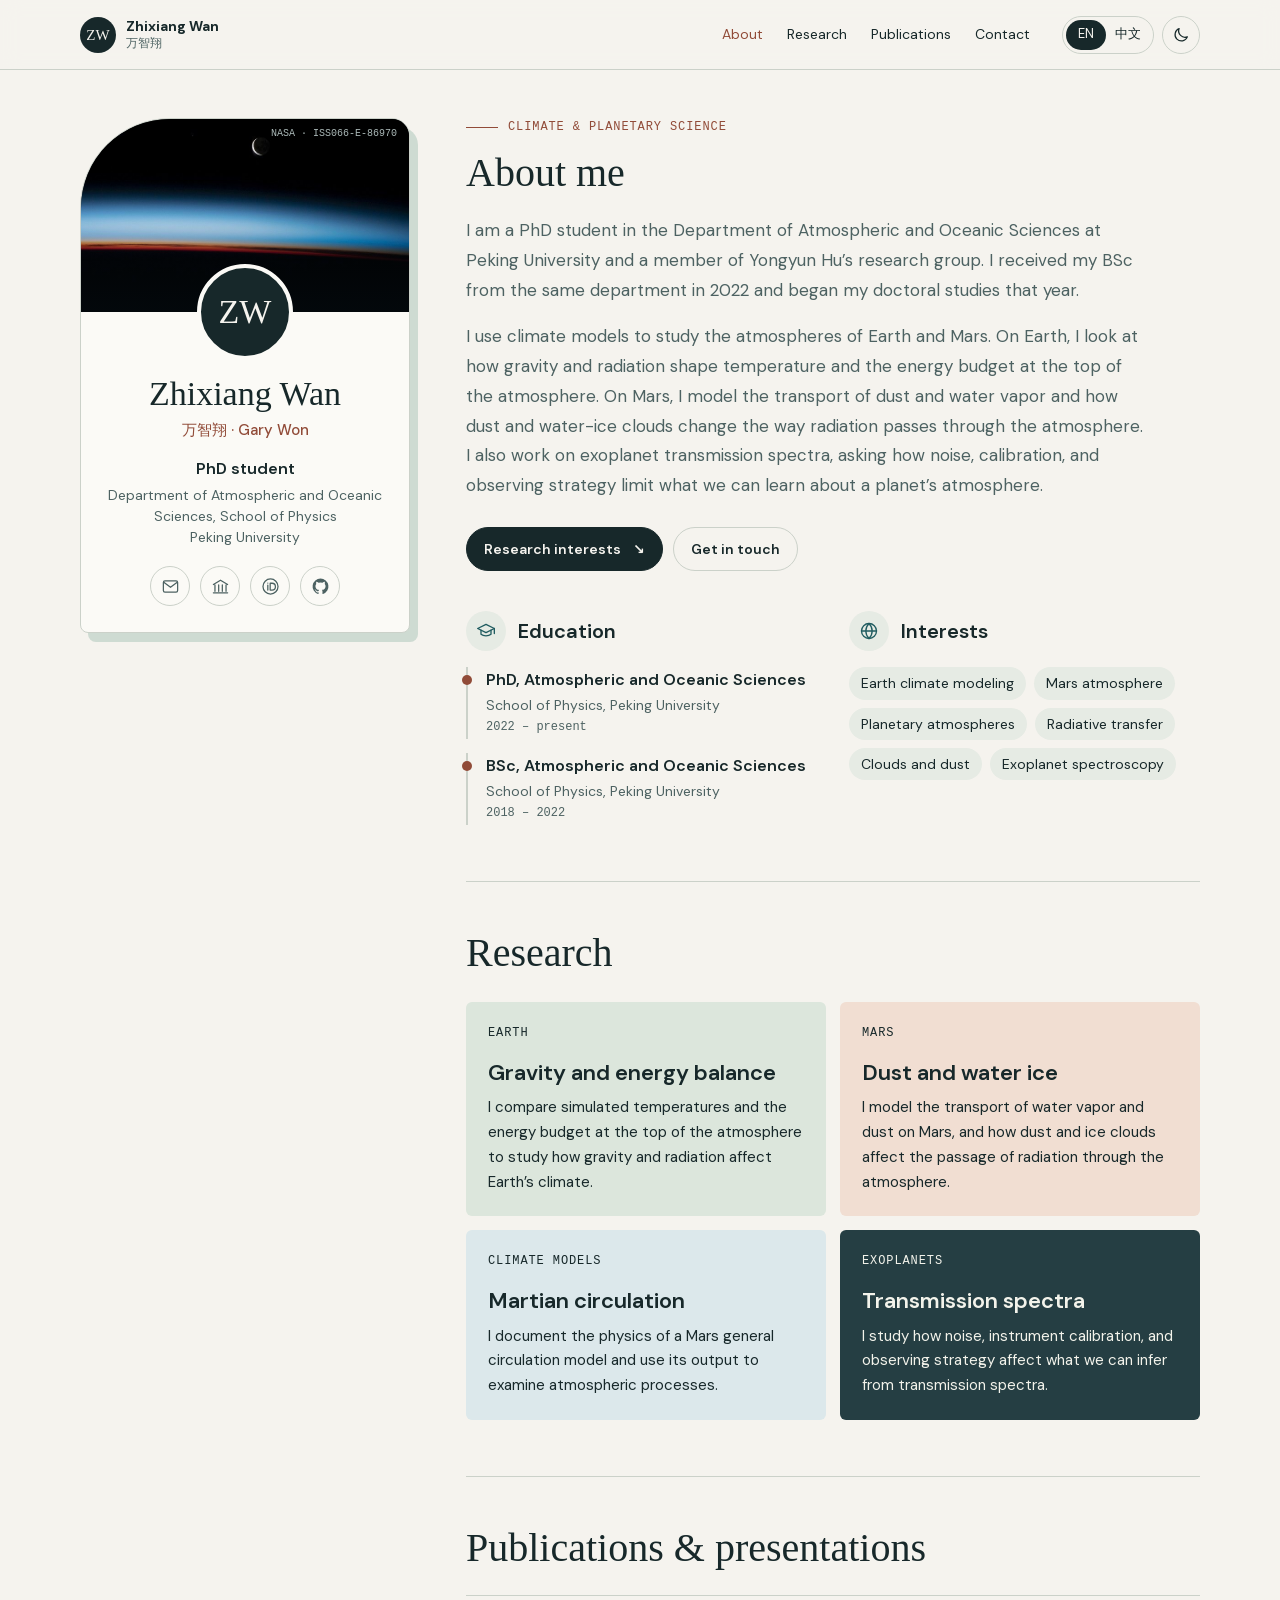
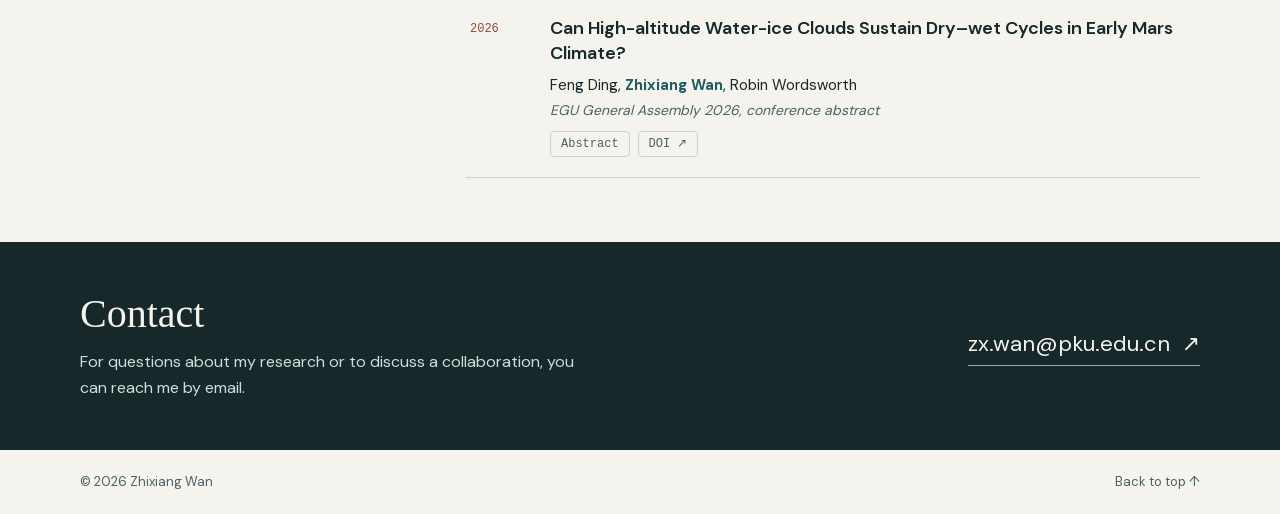
==== commit 5ee904ad: "Add BSc entry and ORCID link to homepage Co-Authored-By: Claude Opus 5.5 <noreply@anthropic.com>" ====
--- a/index.html
+++ b/index.html
@@ -101,6 +101,11 @@
                   </a>
                 </li>
                 <li>
+                  <a href="https://orcid.org/0009-0001-2761-6070" aria-label="ORCID" title="ORCID 0009-0001-2761-6070">
+                    <svg viewBox="0 0 24 24" aria-hidden="true"><circle cx="12" cy="12" r="9.5" /><path d="M8.6 10.2v6.3M8.6 7.6v.1M11.6 16.5V7.9h2.3a4.3 4.3 0 0 1 0 8.6h-2.3Z" /></svg>
+                  </a>
+                </li>
+                <li>
                   <a href="https://github.com/WonGary" aria-label="GitHub" title="GitHub">
                     <svg class="filled" viewBox="0 0 24 24" aria-hidden="true"><path d="M12 2a10 10 0 0 0-3.16 19.49c.5.09.68-.22.68-.48v-1.7c-2.78.6-3.37-1.34-3.37-1.34-.45-1.16-1.11-1.47-1.11-1.47-.91-.62.07-.6.07-.6 1 .07 1.53 1.03 1.53 1.03.9 1.52 2.34 1.08 2.91.83.09-.65.35-1.09.63-1.34-2.22-.25-4.55-1.11-4.55-4.94 0-1.09.39-1.98 1.03-2.68-.1-.25-.45-1.27.1-2.65 0 0 .84-.27 2.75 1.02a9.5 9.5 0 0 1 5 0c1.91-1.29 2.75-1.02 2.75-1.02.55 1.38.2 2.4.1 2.65.64.7 1.03 1.59 1.03 2.68 0 3.84-2.34 4.69-4.57 4.93.36.31.68.92.68 1.85v2.75c0 .27.18.58.69.48A10 10 0 0 0 12 2Z" /></svg>
                   </a>
@@ -119,7 +124,7 @@
             <h2 data-i18n="about.title">About me</h2>
             <div class="prose">
               <p data-i18n="about.p1">
-                I am a PhD student in the Department of Atmospheric and Oceanic Sciences at Peking University, where I began my doctoral studies in 2022 as a member of Yongyun Hu’s research group.
+                I am a PhD student in the Department of Atmospheric and Oceanic Sciences at Peking University and a member of Yongyun Hu’s research group. I received my BSc from the same department in 2022 and began my doctoral studies that year.
               </p>
               <p data-i18n="about.p2">
                 I use climate models to study the atmospheres of Earth and Mars. On Earth, I look at how gravity and radiation shape temperature and the energy budget at the top of the atmosphere. On Mars, I model the transport of dust and water vapor and how dust and water-ice clouds change the way radiation passes through the atmosphere. I also work on exoplanet transmission spectra, asking how noise, calibration, and observing strategy limit what we can learn about a planet’s atmosphere.
@@ -143,9 +148,14 @@
                 </h3>
                 <ol class="timeline">
                   <li>
-                    <strong data-i18n="education.phd">Doctoral studies, Atmospheric and Oceanic Sciences</strong>
-                    <span data-i18n="about.university">Peking University</span>
+                    <strong data-i18n="education.phd">PhD, Atmospheric and Oceanic Sciences</strong>
+                    <span data-i18n="education.school">School of Physics, Peking University</span>
                     <time data-i18n="education.phdYears">2022 – present</time>
+                  </li>
+                  <li>
+                    <strong data-i18n="education.bsc">BSc, Atmospheric and Oceanic Sciences</strong>
+                    <span data-i18n="education.school">School of Physics, Peking University</span>
+                    <time>2018 – 2022</time>
                   </li>
                 </ol>
               </div>
--- a/styles.css
+++ b/styles.css
@@ -243,6 +243,7 @@
 .fact-icon svg { width: 20px; height: 20px; }
 .timeline li { display: grid; gap: 2px; padding: 2px 0 2px 18px; border-left: 2px solid var(--rule); position: relative; }
 .timeline li::before { content: ""; position: absolute; left: -6px; top: 8px; width: 10px; height: 10px; border-radius: 50%; background: var(--rust); }
+.timeline li + li { margin-top: 14px; }
 .timeline strong { font-weight: 600; line-height: 1.4; }
 .timeline span, .timeline time { color: var(--muted); font-size: 14px; }
 .timeline time { font-family: var(--mono); font-size: 12px; }
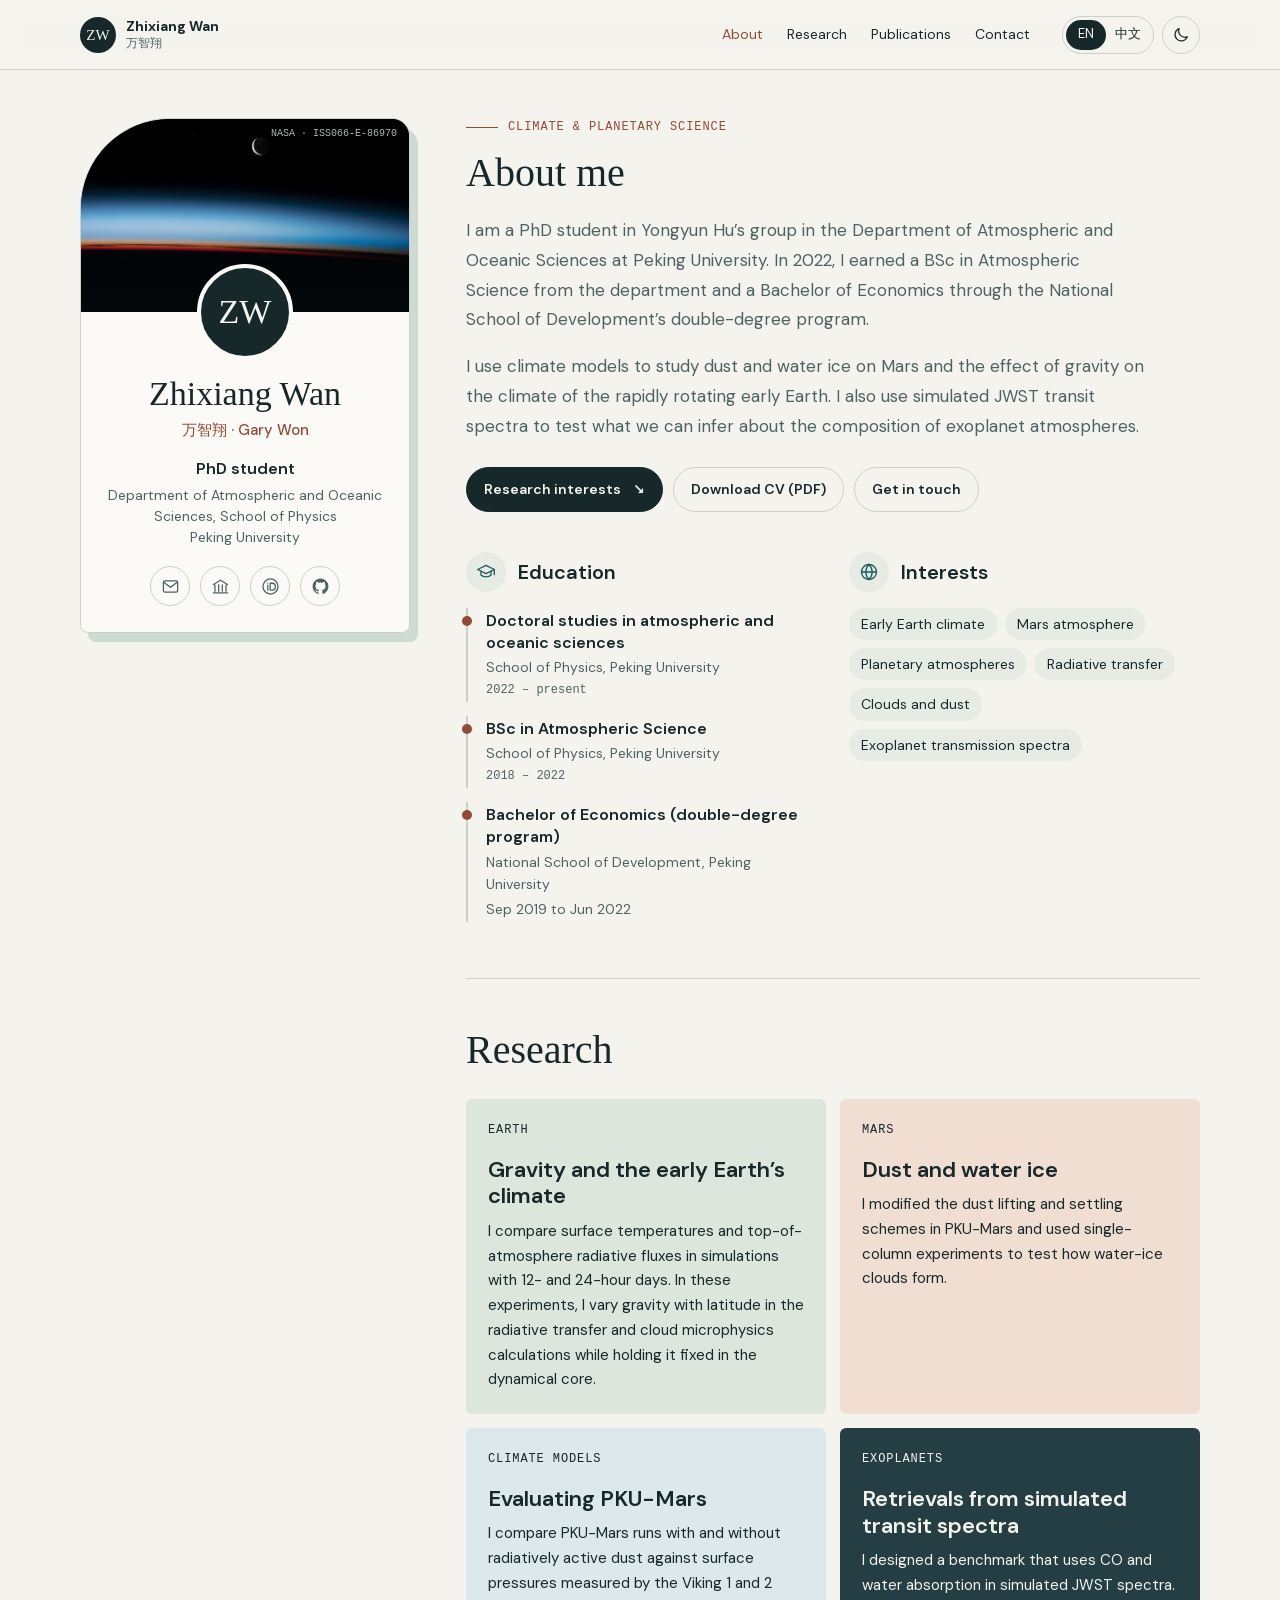
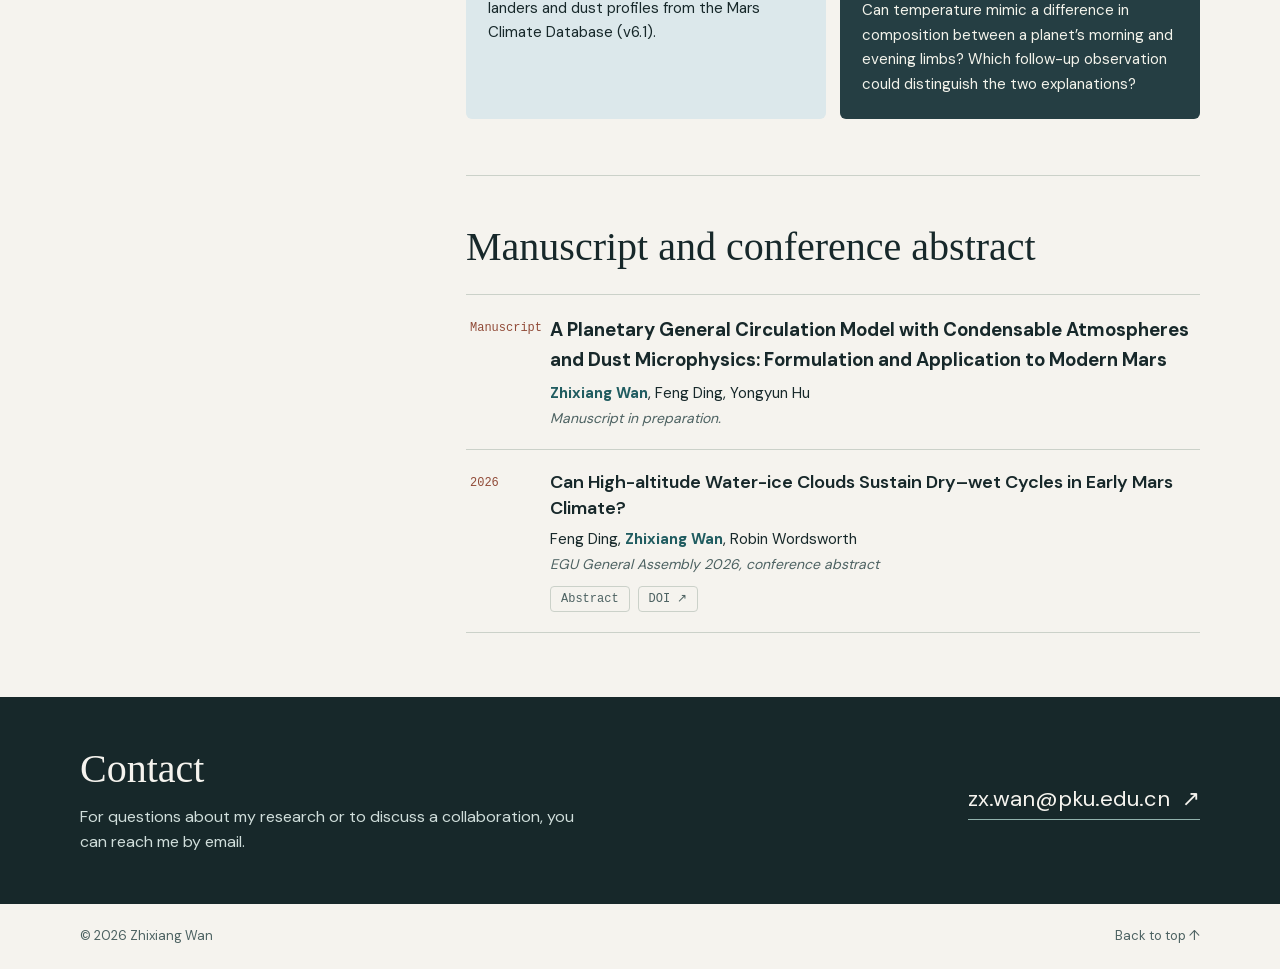
==== commit 0444729e: "Publish academic CV and update the bilingual research profile" ====
--- a/index.html
+++ b/index.html
@@ -5,7 +5,7 @@
     <meta name="viewport" content="width=device-width, initial-scale=1.0" />
     <meta
       name="description"
-      content="Zhixiang Wan studies planetary atmospheres with Earth and Mars climate models and exoplanet transmission spectra. Research, academic background and contact information."
+      content="Zhixiang Wan, PhD student at Peking University. Research on the climate of early Earth, the Martian atmosphere and exoplanet atmospheric retrievals using simulated transit spectra."
       data-i18n-attr="content:page.description"
     />
     <meta name="theme-color" content="#f5f3ee" />
@@ -124,10 +124,10 @@
             <h2 data-i18n="about.title">About me</h2>
             <div class="prose">
               <p data-i18n="about.p1">
-                I am a PhD student in the Department of Atmospheric and Oceanic Sciences at Peking University and a member of Yongyun Hu’s research group. I received my BSc from the same department in 2022 and began my doctoral studies that year.
+                I am a PhD student in Yongyun Hu’s group in the Department of Atmospheric and Oceanic Sciences at Peking University. In 2022, I earned a BSc in Atmospheric Science from the department and a Bachelor of Economics through the National School of Development’s double-degree program.
               </p>
               <p data-i18n="about.p2">
-                I use climate models to study the atmospheres of Earth and Mars. On Earth, I look at how gravity and radiation shape temperature and the energy budget at the top of the atmosphere. On Mars, I model the transport of dust and water vapor and how dust and water-ice clouds change the way radiation passes through the atmosphere. I also work on exoplanet transmission spectra, asking how noise, calibration, and observing strategy limit what we can learn about a planet’s atmosphere.
+                I use climate models to study dust and water ice on Mars and the effect of gravity on the climate of the rapidly rotating early Earth. I also use simulated JWST transit spectra to test what we can infer about the composition of exoplanet atmospheres.
               </p>
             </div>
             <div class="hero-actions">
@@ -135,6 +135,7 @@
                 <span data-i18n="hero.primary">Research interests</span>
                 <span aria-hidden="true">↘</span>
               </a>
+              <a class="button button-quiet" href="assets/Zhixiang_Wan_CV.pdf" download="Zhixiang_Wan_CV.pdf" hreflang="en" type="application/pdf" data-i18n="hero.cv">Download CV (PDF)</a>
               <a class="button button-quiet" href="mailto:zx.wan@pku.edu.cn" data-i18n="hero.email">Get in touch</a>
             </div>
 
@@ -148,14 +149,19 @@
                 </h3>
                 <ol class="timeline">
                   <li>
-                    <strong data-i18n="education.phd">PhD, Atmospheric and Oceanic Sciences</strong>
+                    <strong data-i18n="education.phd">Doctoral studies in atmospheric and oceanic sciences</strong>
                     <span data-i18n="education.school">School of Physics, Peking University</span>
                     <time data-i18n="education.phdYears">2022 – present</time>
                   </li>
                   <li>
-                    <strong data-i18n="education.bsc">BSc, Atmospheric and Oceanic Sciences</strong>
+                    <strong data-i18n="education.bsc">BSc in Atmospheric Science</strong>
                     <span data-i18n="education.school">School of Physics, Peking University</span>
                     <time>2018 – 2022</time>
+                  </li>
+                  <li>
+                    <strong data-i18n="education.economics">Bachelor of Economics (double-degree program)</strong>
+                    <span data-i18n="education.economicsSchool">National School of Development, Peking University</span>
+                    <span data-i18n="education.economicsDates">Sep 2019 to Jun 2022</span>
                   </li>
                 </ol>
               </div>
@@ -167,12 +173,12 @@
                   <span data-i18n="interests.title">Interests</span>
                 </h3>
                 <ul class="chips">
-                  <li data-i18n="interests.earth">Earth climate modeling</li>
+                  <li data-i18n="interests.earth">Early Earth climate</li>
                   <li data-i18n="interests.mars">Mars atmosphere</li>
                   <li data-i18n="interests.planetary">Planetary atmospheres</li>
                   <li data-i18n="interests.radiation">Radiative transfer</li>
                   <li data-i18n="interests.clouds">Clouds and dust</li>
-                  <li data-i18n="interests.exoplanets">Exoplanet spectroscopy</li>
+                  <li data-i18n="interests.exoplanets">Exoplanet transmission spectra</li>
                 </ul>
               </div>
             </div>
@@ -183,38 +189,46 @@
             <div class="research-grid">
               <article class="research-card research-card-sage">
                 <div class="card-topline" data-i18n="research.earth.tag">Earth</div>
-                <h3 data-i18n="research.earth.title">Gravity and energy balance</h3>
+                <h3 data-i18n="research.earth.title">Gravity and the early Earth’s climate</h3>
                 <p data-i18n="research.earth.body">
-                  I compare simulated temperatures and the energy budget at the top of the atmosphere to study how gravity and radiation affect Earth’s climate.
+                  I compare surface temperatures and top-of-atmosphere radiative fluxes in simulations with 12- and 24-hour days. In these experiments, I vary gravity with latitude in the radiative transfer and cloud microphysics calculations while holding it fixed in the dynamical core.
                 </p>
               </article>
               <article class="research-card research-card-coral">
                 <div class="card-topline" data-i18n="research.mars.tag">Mars</div>
                 <h3 data-i18n="research.mars.title">Dust and water ice</h3>
                 <p data-i18n="research.mars.body">
-                  I model the transport of water vapor and dust on Mars, and how dust and ice clouds affect the passage of radiation through the atmosphere.
+                  I modified the dust lifting and settling schemes in PKU-Mars and used single-column experiments to test how water-ice clouds form.
                 </p>
               </article>
               <article class="research-card research-card-blue">
                 <div class="card-topline" data-i18n="research.model.tag">Climate models</div>
-                <h3 data-i18n="research.model.title">Martian circulation</h3>
+                <h3 data-i18n="research.model.title">Evaluating PKU-Mars</h3>
                 <p data-i18n="research.model.body">
-                  I document the physics of a Mars general circulation model and use its output to examine atmospheric processes.
+                  I compare PKU-Mars runs with and without radiatively active dust against surface pressures measured by the Viking 1 and 2 landers and dust profiles from the Mars Climate Database (v6.1).
                 </p>
               </article>
               <article class="research-card research-card-ink">
                 <div class="card-topline" data-i18n="research.jwst.tag">Exoplanets</div>
-                <h3 data-i18n="research.jwst.title">Transmission spectra</h3>
+                <h3 data-i18n="research.jwst.title">Retrievals from simulated transit spectra</h3>
                 <p data-i18n="research.jwst.body">
-                  I study how noise, instrument calibration, and observing strategy affect what we can infer from transmission spectra.
+                  I designed a benchmark that uses CO and water absorption in simulated JWST spectra. Can temperature mimic a difference in composition between a planet’s morning and evening limbs? Which follow-up observation could distinguish the two explanations?
                 </p>
               </article>
             </div>
           </section>
 
           <section class="block" id="publications">
-            <h2 data-i18n="pubs.title">Publications &amp; presentations</h2>
+            <h2 data-i18n="pubs.title">Manuscript and conference abstract</h2>
             <ol class="pub-list">
+              <li class="pub">
+                <span class="pub-year" data-i18n="manuscript.label">Manuscript</span>
+                <div class="pub-body">
+                  <h3 lang="en">A Planetary General Circulation Model with Condensable Atmospheres and Dust Microphysics: Formulation and Application to Modern Mars</h3>
+                  <p class="pub-authors" lang="en"><strong>Zhixiang Wan</strong>, Feng Ding, Yongyun Hu</p>
+                  <p class="pub-venue" data-i18n="manuscript.status">Manuscript in preparation.</p>
+                </div>
+              </li>
               <li class="pub">
                 <span class="pub-year">2026</span>
                 <div class="pub-body">
@@ -253,6 +267,6 @@
       <a href="#top" data-i18n="footer.back">Back to top ↑</a>
     </footer>
 
-    <script src="script.js"></script>
+    <script src="script.js?v=20261122-cv"></script>
   </body>
 </html>
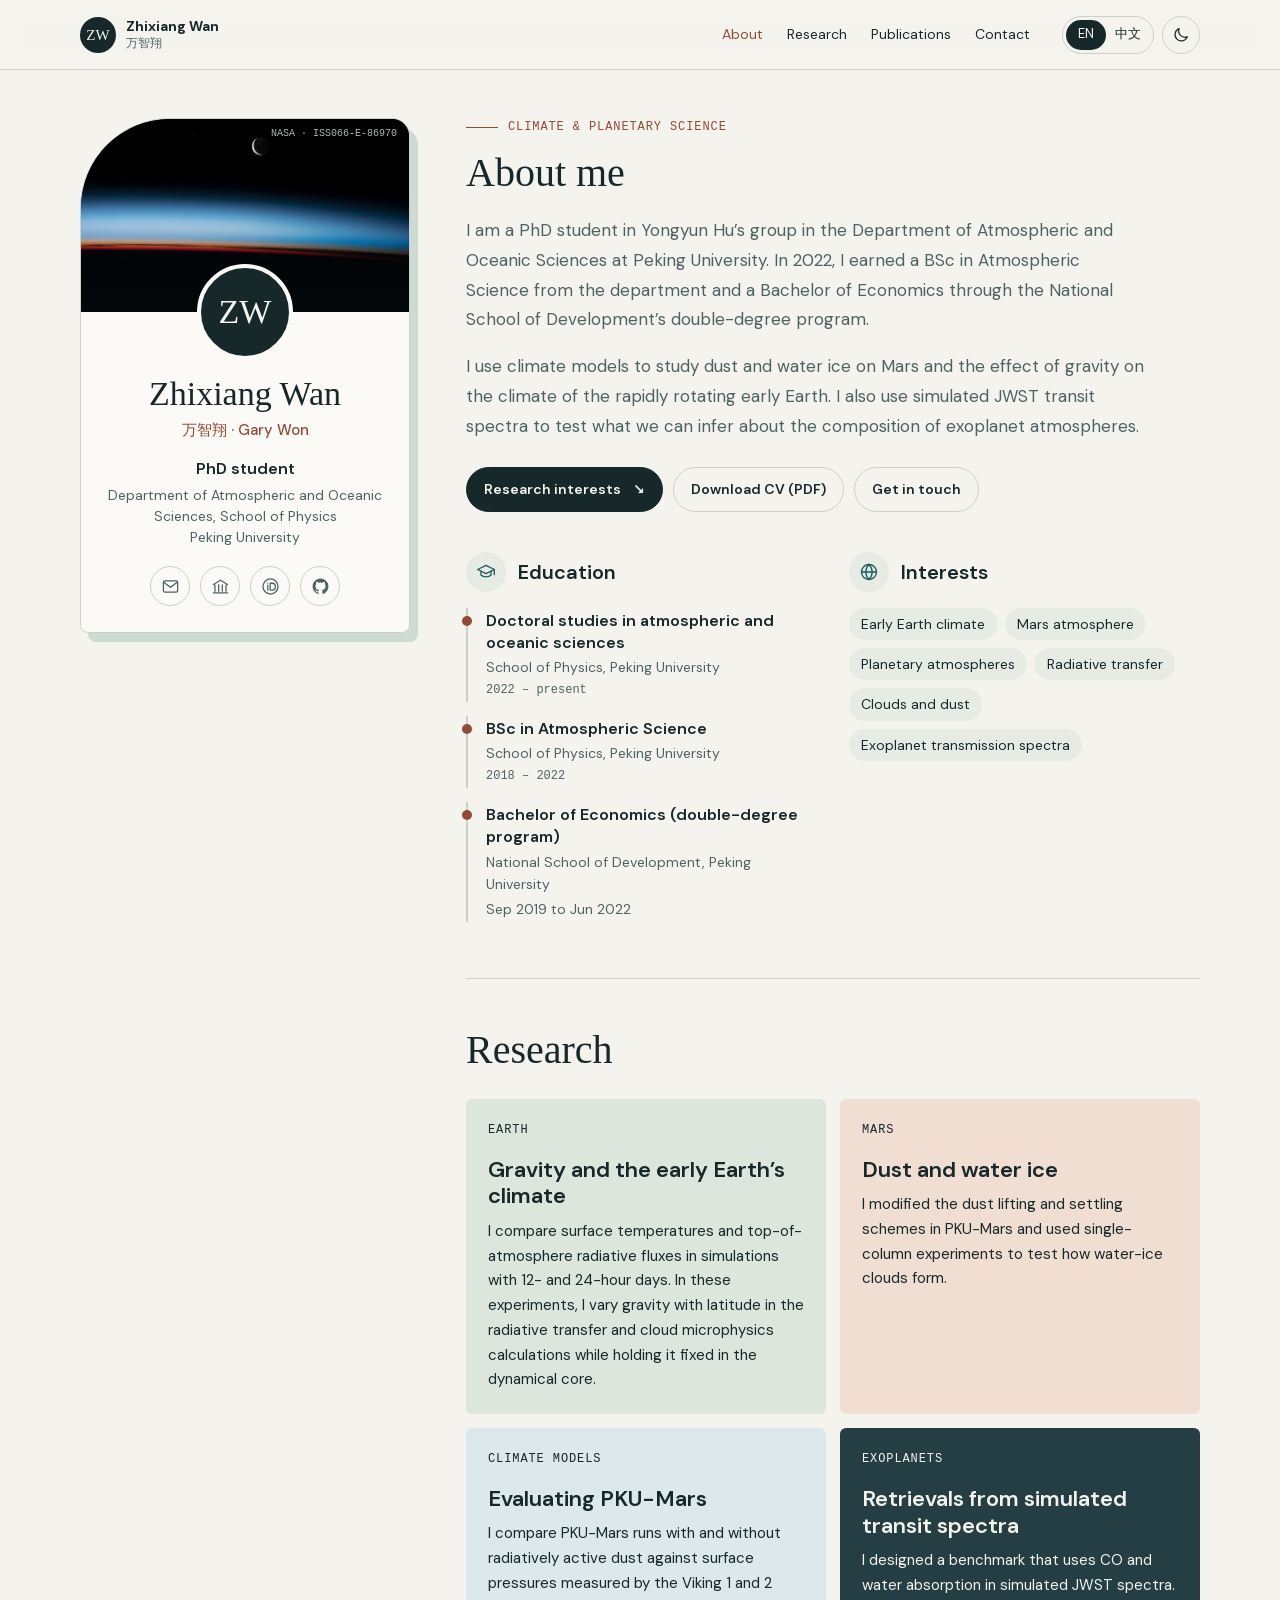
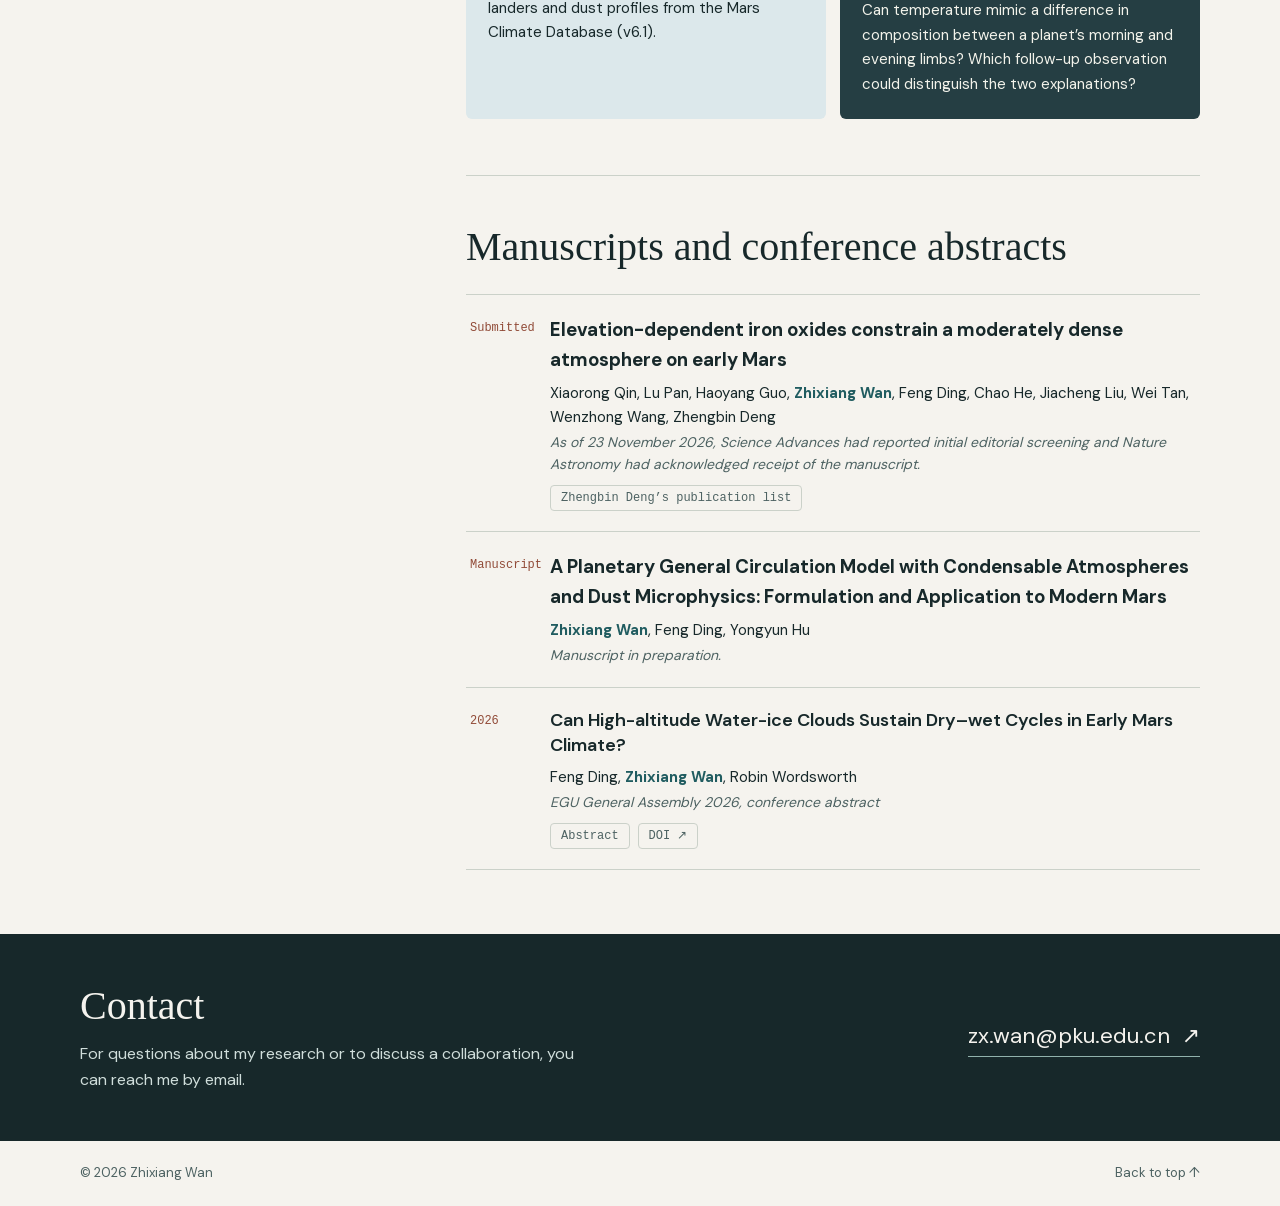
==== commit 7f7a3df2: "List the early Mars iron oxides manuscript on the homepage and CVs" ====
--- a/index.html
+++ b/index.html
@@ -135,7 +135,8 @@
                 <span data-i18n="hero.primary">Research interests</span>
                 <span aria-hidden="true">↘</span>
               </a>
-              <a class="button button-quiet" href="assets/Zhixiang_Wan_CV.pdf" download="Zhixiang_Wan_CV.pdf" hreflang="en" type="application/pdf" data-i18n="hero.cv">Download CV (PDF)</a>
+              <a class="button button-quiet" href="assets/Zhixiang_Wan_CV.pdf" download hreflang="en" type="application/pdf"
+                 data-i18n="hero.cv" data-i18n-attr="href:hero.cvUrl hreflang:hero.cvLanguage">Download CV (PDF)</a>
               <a class="button button-quiet" href="mailto:zx.wan@pku.edu.cn" data-i18n="hero.email">Get in touch</a>
             </div>
 
@@ -219,8 +220,19 @@
           </section>
 
           <section class="block" id="publications">
-            <h2 data-i18n="pubs.title">Manuscript and conference abstract</h2>
+            <h2 data-i18n="pubs.title">Manuscripts and conference abstracts</h2>
             <ol class="pub-list">
+              <li class="pub">
+                <span class="pub-year" data-i18n="qin.label">Submitted</span>
+                <div class="pub-body">
+                  <h3 data-i18n="qin.title">Elevation-dependent iron oxides constrain a moderately dense atmosphere on early Mars</h3>
+                  <p class="pub-authors" lang="en">Xiaorong Qin, Lu Pan, Haoyang Guo, <strong>Zhixiang Wan</strong>, Feng Ding, Chao He, Jiacheng Liu, Wei Tan, Wenzhong Wang, Zhengbin Deng</p>
+                  <p class="pub-venue" data-i18n="qin.status">As of 23 November 2026, Science Advances had reported initial editorial screening and Nature Astronomy had acknowledged receipt of the manuscript.</p>
+                  <div class="pub-tags">
+                    <a class="tag tag-link" href="https://faculty.ustc.edu.cn/dengzhengbin/zh_CN/zdylm/696895/list/index.htm" data-i18n="qin.source">Zhengbin Deng’s publication list</a>
+                  </div>
+                </div>
+              </li>
               <li class="pub">
                 <span class="pub-year" data-i18n="manuscript.label">Manuscript</span>
                 <div class="pub-body">
@@ -267,6 +279,6 @@
       <a href="#top" data-i18n="footer.back">Back to top ↑</a>
     </footer>
 
-    <script src="script.js?v=20261122-cv"></script>
+    <script src="script.js?v=20261123-qin"></script>
   </body>
 </html>
